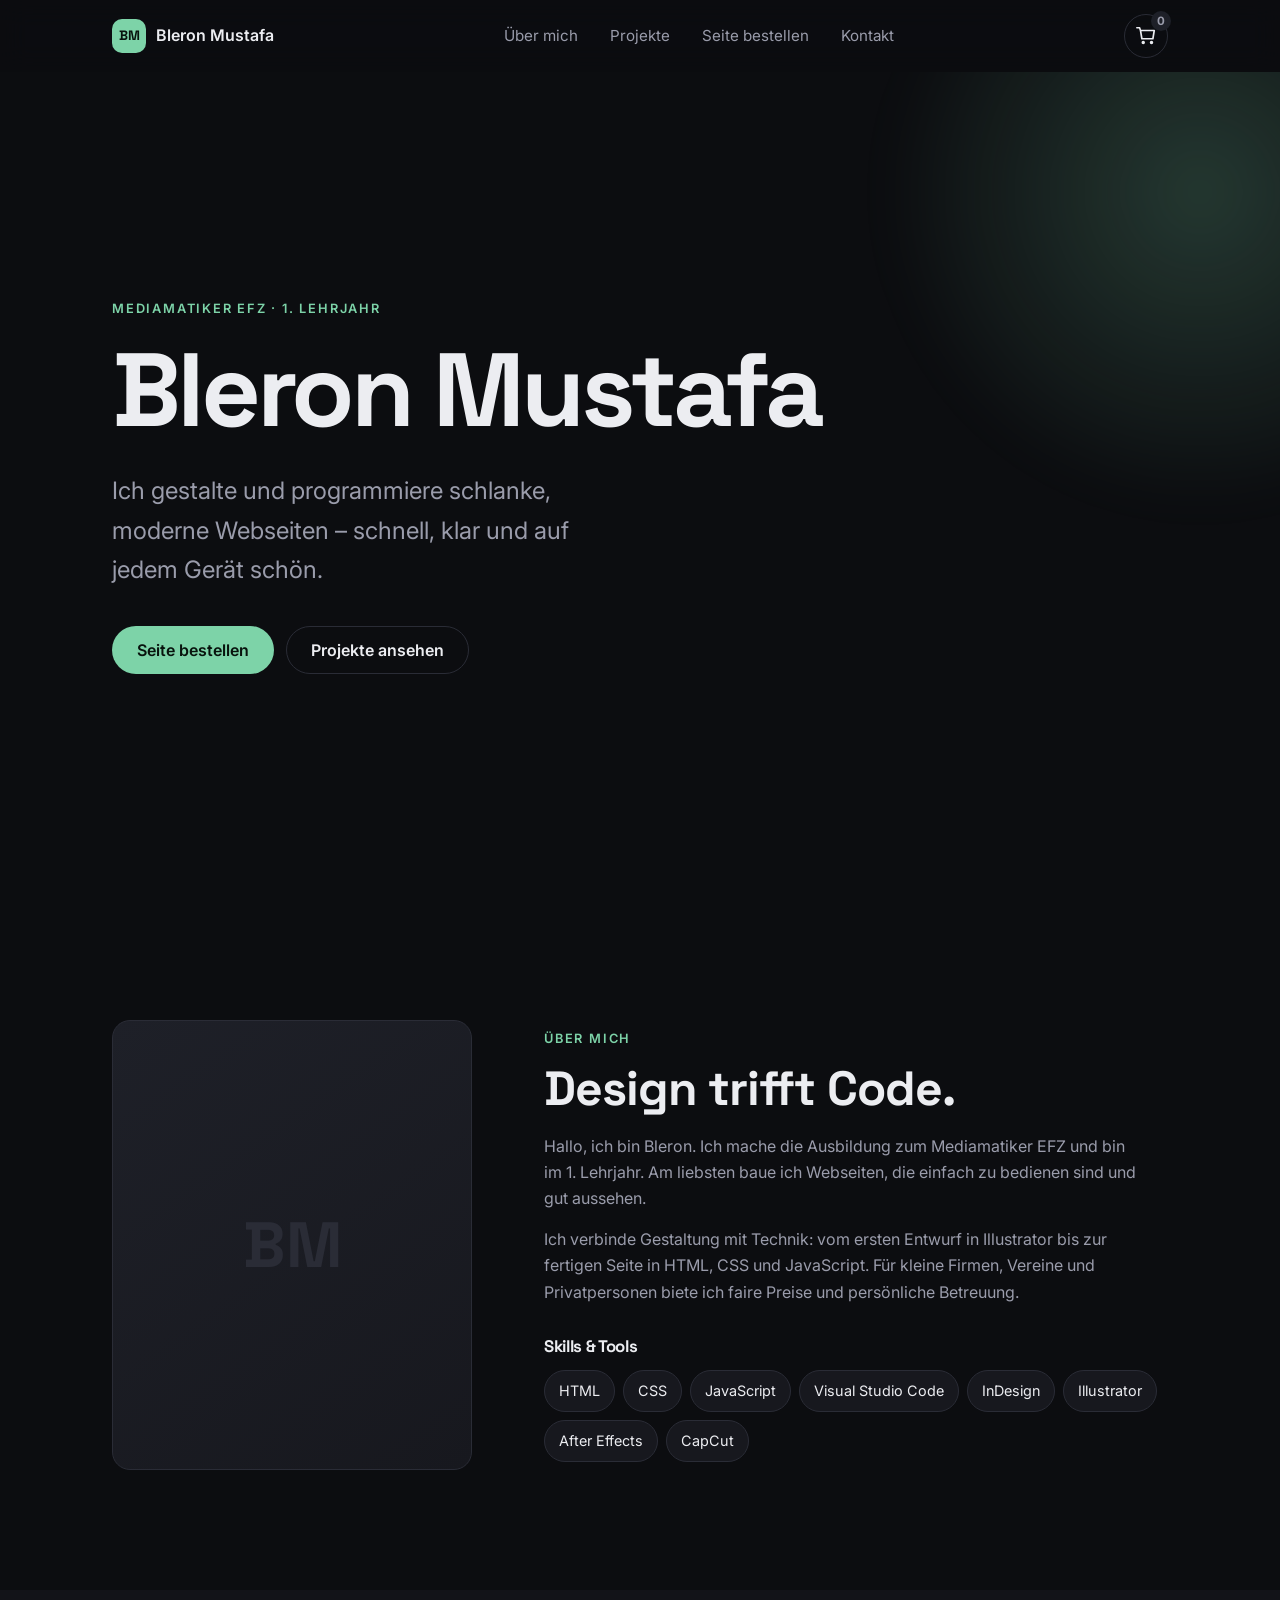
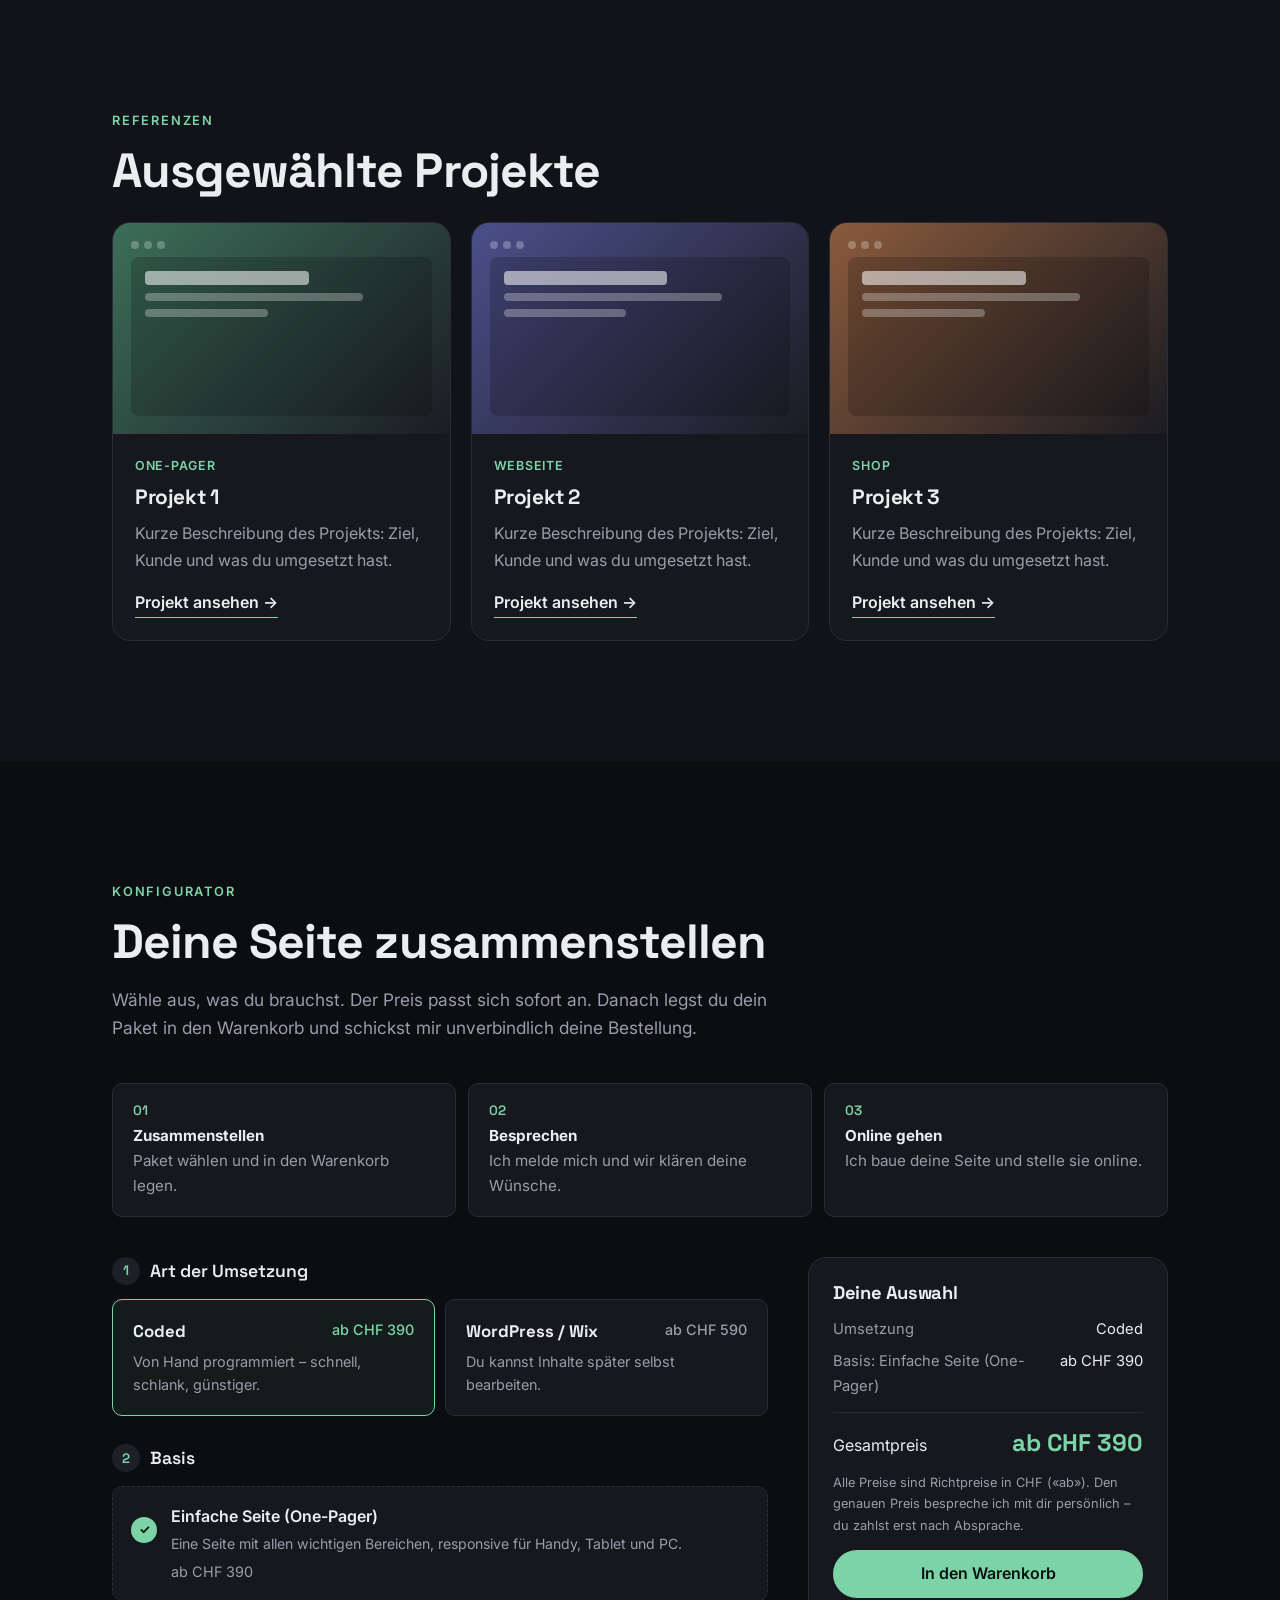
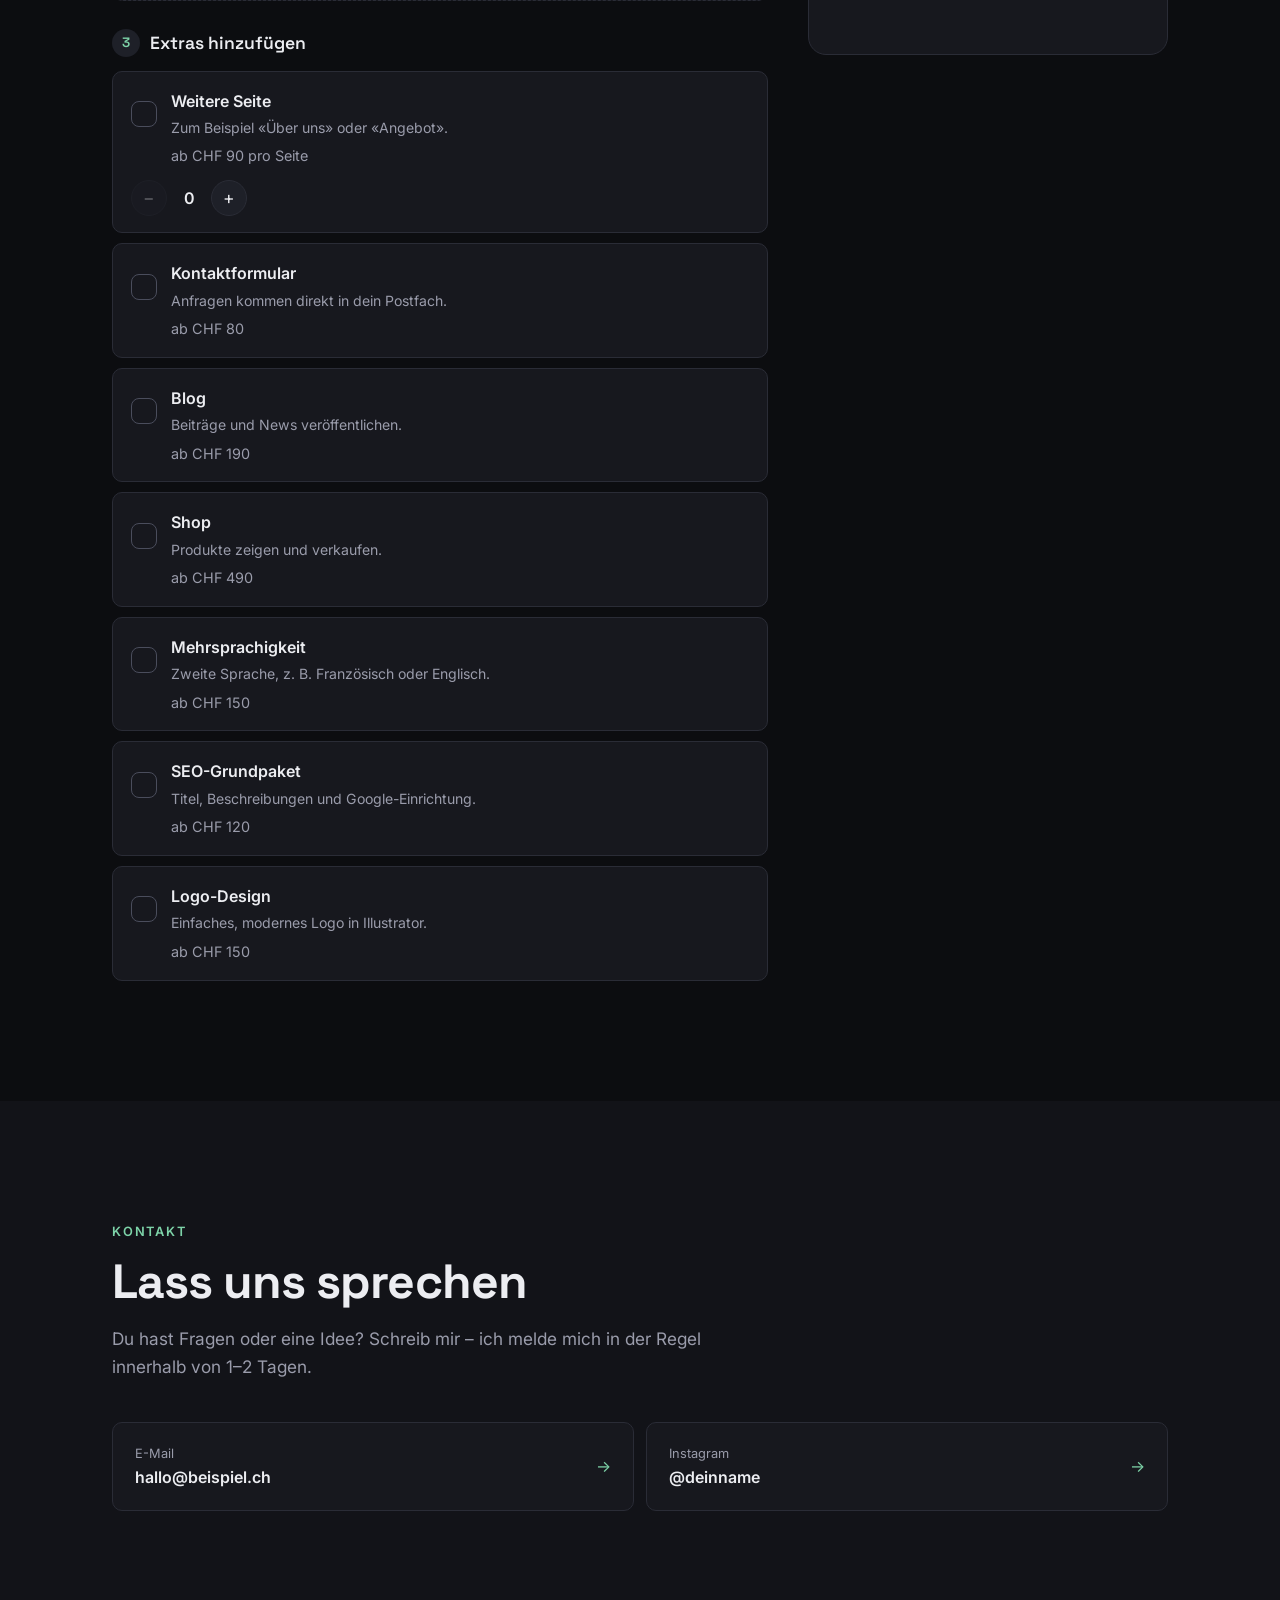
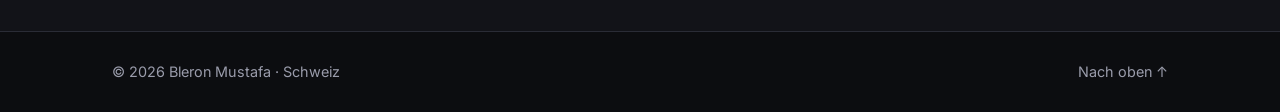
==== index.html @ dbeaaf13 "Add files via upload" ====
<!DOCTYPE html>
<html lang="de-CH">
<head>
  <meta charset="UTF-8">
  <meta name="viewport" content="width=device-width, initial-scale=1">
  <title>Bleron Mustafa – Webseiten &amp; Mediamatik</title>
  <meta name="description" content="Bleron Mustafa, Mediamatiker EFZ in Ausbildung. Moderne, schnelle Webseiten – coded oder mit WordPress/Wix. Jetzt online zusammenstellen und bestellen.">
  <meta name="theme-color" content="#0c0d10">

  <!-- Schriften -->
  <link rel="preconnect" href="https://fonts.googleapis.com">
  <link rel="preconnect" href="https://fonts.gstatic.com" crossorigin>
  <link href="https://fonts.googleapis.com/css2?family=Inter:wght@400;500;600&family=Space+Grotesk:wght@500;600;700&display=swap" rel="stylesheet">

  <link rel="stylesheet" href="style.css">
  <script>document.documentElement.classList.add("js");</script>
  <script src="script.js" defer></script>
</head>
<body>
  <a class="skip-link" href="#main">Zum Inhalt springen</a>

  <!-- ===== Header ===== -->
  <header class="header" id="top">
    <div class="container header__inner">
      <a class="logo" href="#top" aria-label="Zur Startseite">
        <span class="logo__mark" aria-hidden="true">BM</span>
        <span class="logo__text" data-text="name"></span>
      </a>

      <nav class="nav" id="nav" aria-label="Hauptnavigation">
        <ul class="nav__list">
          <li><a href="#about">Über mich</a></li>
          <li><a href="#projects">Projekte</a></li>
          <li><a href="#configurator">Seite bestellen</a></li>
          <li><a href="#contact">Kontakt</a></li>
        </ul>
      </nav>

      <div class="header__actions">
        <button class="cart-btn" id="cartBtn" type="button" aria-haspopup="dialog" aria-controls="cart">
          <svg viewBox="0 0 24 24" width="22" height="22" aria-hidden="true"><path d="M6 6h15l-1.5 9h-12L6 6Zm0 0L5 3H2M9 20a1 1 0 1 0 0-2 1 1 0 0 0 0 2Zm9 0a1 1 0 1 0 0-2 1 1 0 0 0 0 2Z" fill="none" stroke="currentColor" stroke-width="1.8" stroke-linecap="round" stroke-linejoin="round"/></svg>
          <span class="visually-hidden">Warenkorb, </span>
          <span class="cart-btn__count" id="cartCount" aria-live="polite">0</span>
          <span class="visually-hidden"> Artikel</span>
        </button>
        <button class="menu-btn" id="menuBtn" type="button" aria-expanded="false" aria-controls="nav">
          <span class="menu-btn__bar" aria-hidden="true"></span>
          <span class="visually-hidden">Menü öffnen</span>
        </button>
      </div>
    </div>
  </header>

  <main id="main">
    <!-- ===== Hero ===== -->
    <section class="hero" aria-labelledby="heroTitle">
      <div class="hero__glow" aria-hidden="true"></div>
      <div class="container hero__inner">
        <p class="eyebrow reveal" data-text="heroEyebrow"></p>
        <h1 class="hero__title reveal" id="heroTitle" data-text="name"></h1>
        <p class="hero__lead reveal" data-text="heroText"></p>
        <div class="hero__cta reveal">
          <a class="btn btn--primary" href="#configurator">Seite bestellen</a>
          <a class="btn btn--ghost" href="#projects">Projekte ansehen</a>
        </div>
      </div>
    </section>

    <!-- ===== Über mich ===== -->
    <section class="section" id="about" aria-labelledby="aboutTitle">
      <div class="container about">
        <div class="about__photo reveal" id="aboutPhoto"></div>
        <div class="about__content">
          <p class="eyebrow reveal">Über mich</p>
          <h2 class="section__title reveal" id="aboutTitle" data-text="aboutTitle"></h2>
          <div class="about__text reveal" id="aboutText"></div>
          <h3 class="about__subtitle reveal">Skills &amp; Tools</h3>
          <ul class="skills reveal" id="skills"></ul>
        </div>
      </div>
    </section>

    <!-- ===== Projekte ===== -->
    <section class="section section--alt" id="projects" aria-labelledby="projectsTitle">
      <div class="container">
        <p class="eyebrow reveal">Referenzen</p>
        <h2 class="section__title reveal" id="projectsTitle">Ausgewählte Projekte</h2>
        <div class="projects" id="projectList"></div>
      </div>
    </section>

    <!-- ===== Konfigurator ===== -->
    <section class="section" id="configurator" aria-labelledby="configTitle">
      <div class="container">
        <p class="eyebrow reveal">Konfigurator</p>
        <h2 class="section__title reveal" id="configTitle">Deine Seite zusammenstellen</h2>
        <p class="section__lead reveal" data-text="configLead"></p>

        <ol class="steps reveal" id="steps"></ol>

        <form class="config reveal" id="configForm" novalidate>
          <div class="config__main">
            <!-- Schritt 1: Art der Umsetzung -->
            <fieldset class="config__group">
              <legend class="config__legend"><span class="config__num">1</span> Art der Umsetzung</legend>
              <div class="type-switch" id="typeSwitch"></div>
            </fieldset>

            <!-- Schritt 2: Basis -->
            <fieldset class="config__group">
              <legend class="config__legend"><span class="config__num">2</span> Basis</legend>
              <div class="option option--base" id="baseOption"></div>
            </fieldset>

            <!-- Schritt 3: Extras -->
            <fieldset class="config__group">
              <legend class="config__legend"><span class="config__num">3</span> Extras hinzufügen</legend>
              <div class="options" id="extrasList"></div>
            </fieldset>
          </div>

          <!-- Zusammenfassung -->
          <aside class="summary" aria-labelledby="summaryTitle">
            <h3 class="summary__title" id="summaryTitle">Deine Auswahl</h3>
            <ul class="summary__list" id="summaryList"></ul>
            <div class="summary__total">
              <span>Gesamtpreis</span>
              <strong id="configTotal" aria-live="polite">–</strong>
            </div>
            <p class="summary__note" data-text="priceNote"></p>
            <button class="btn btn--primary btn--block" type="submit" id="addToCartBtn">In den Warenkorb</button>
            <button class="btn btn--ghost btn--block" type="button" id="cancelEditBtn" hidden>Bearbeiten abbrechen</button>
            <p class="summary__feedback" id="configFeedback" role="status"></p>
          </aside>
        </form>
      </div>
    </section>

    <!-- ===== Kontakt ===== -->
    <section class="section section--alt" id="contact" aria-labelledby="contactTitle">
      <div class="container contact">
        <p class="eyebrow reveal">Kontakt</p>
        <h2 class="section__title reveal" id="contactTitle">Lass uns sprechen</h2>
        <p class="section__lead reveal" data-text="contactText"></p>
        <ul class="contact__list reveal" id="contactList"></ul>
      </div>
    </section>
  </main>

  <!-- ===== Footer ===== -->
  <footer class="footer">
    <div class="container footer__inner">
      <p>© <span id="year"></span> <span data-text="name"></span> · <span data-text="location"></span></p>
      <a href="#top">Nach oben ↑</a>
    </div>
  </footer>

  <!-- ===== Warenkorb (Seitenleiste) ===== -->
  <dialog class="drawer" id="cart" aria-labelledby="cartTitle">
    <div class="drawer__inner">
      <div class="drawer__head">
        <h2 class="drawer__title" id="cartTitle">Warenkorb</h2>
        <button class="icon-btn" type="button" id="cartClose" aria-label="Warenkorb schliessen">
          <svg viewBox="0 0 24 24" width="20" height="20" aria-hidden="true"><path d="M6 6l12 12M18 6 6 18" stroke="currentColor" stroke-width="2" stroke-linecap="round"/></svg>
        </button>
      </div>

      <!-- Ansicht 1: Artikel -->
      <div class="drawer__view" id="cartView">
        <ul class="cart-list" id="cartList"></ul>
        <div class="cart-empty" id="cartEmpty">
          <p>Dein Warenkorb ist noch leer.</p>
          <a class="btn btn--ghost" href="#configurator" data-close-cart>Zum Konfigurator</a>
        </div>
        <div class="drawer__foot" id="cartFoot">
          <div class="summary__total">
            <span>Total</span>
            <strong id="cartTotal">–</strong>
          </div>
          <p class="summary__note" data-text="priceNote"></p>
          <button class="btn btn--primary btn--block" type="button" id="checkoutBtn">Bestellen</button>
        </div>
      </div>

      <!-- Ansicht 2: Bestellformular -->
      <div class="drawer__view" id="orderView" hidden>
        <button class="link-btn" type="button" id="backToCart">← Zurück zum Warenkorb</button>
        <form class="order-form" id="orderForm" novalidate>
          <p class="order-form__info">Felder mit <span aria-hidden="true">*</span><span class="visually-hidden">Stern</span> sind Pflicht.</p>

          <div class="field">
            <label for="fName">Name <span aria-hidden="true">*</span></label>
            <input id="fName" name="name" type="text" autocomplete="name" required aria-describedby="fNameErr">
            <p class="field__error" id="fNameErr"></p>
          </div>
          <div class="field">
            <label for="fEmail">E-Mail <span aria-hidden="true">*</span></label>
            <input id="fEmail" name="email" type="email" autocomplete="email" inputmode="email" required aria-describedby="fEmailErr">
            <p class="field__error" id="fEmailErr"></p>
          </div>
          <div class="field">
            <label for="fPhone">Telefon <span class="field__opt">(optional)</span></label>
            <input id="fPhone" name="telefon" type="tel" autocomplete="tel" inputmode="tel" aria-describedby="fPhoneErr">
            <p class="field__error" id="fPhoneErr"></p>
          </div>
          <div class="field">
            <label for="fMessage">Nachricht / Wünsche <span class="field__opt">(optional)</span></label>
            <textarea id="fMessage" name="nachricht" rows="4" placeholder="Was ist dir wichtig? Farben, Beispiele, Termin …"></textarea>
          </div>
          <!-- Spam-Schutz für Formspree (für Menschen unsichtbar) -->
          <input class="visually-hidden" type="text" name="_gotcha" tabindex="-1" autocomplete="off" aria-hidden="true">

          <div class="summary__total">
            <span>Total</span>
            <strong id="orderTotal">–</strong>
          </div>
          <button class="btn btn--primary btn--block" type="submit" id="sendBtn">Bestellung absenden</button>
          <p class="form-status" id="orderStatus" role="alert"></p>
        </form>
      </div>

      <!-- Ansicht 3: Danke -->
      <div class="drawer__view thanks" id="thanksView" hidden tabindex="-1">
        <div class="thanks__icon" aria-hidden="true">✓</div>
        <h3>Vielen Dank!</h3>
        <p data-text="thanksText"></p>
        <p class="thanks__demo" id="thanksDemo" hidden>Hinweis: Demo-Modus – es wurde keine E-Mail gesendet, weil die Formspree-ID noch fehlt.</p>
        <button class="btn btn--ghost" type="button" data-close-cart>Schliessen</button>
      </div>
    </div>
  </dialog>

  <noscript><p class="noscript">Bitte aktiviere JavaScript, damit Konfigurator und Warenkorb funktionieren.</p></noscript>
</body>
</html>
---- style.css ----
/* =========================================================
   Bleron Mustafa – Portfolio
   Mobile first. Farben & Abstände als Variablen.
   ========================================================= */

:root {
  --bg: #0c0d10;
  --bg-alt: #121318;
  --surface: #17181e;
  --surface-2: #1e2028;
  --border: #2a2c36;
  --text: #ecedf1;
  --muted: #9a9cab;
  --accent: #7dd3a8;          /* Akzentfarbe: ruhiges Mint */
  --accent-strong: #a3e6c4;
  --accent-ink: #08130d;      /* Text auf Akzentfarbe */
  --danger: #ff8a8a;

  --font: "Inter", system-ui, -apple-system, "Segoe UI", sans-serif;
  --font-head: "Space Grotesk", var(--font);

  --radius: 18px;
  --radius-sm: 10px;
  --container: 1120px;
  --gutter: 20px;
  --header-h: 64px;
  --ease: cubic-bezier(.2, .7, .2, 1);
}

/* ---------- Grundlagen ---------- */
*, *::before, *::after { box-sizing: border-box; }
html { scroll-behavior: smooth; scroll-padding-top: calc(var(--header-h) + 12px); -webkit-text-size-adjust: 100%; }
body {
  margin: 0;
  background: var(--bg);
  color: var(--text);
  font: 400 1rem/1.65 var(--font);
  -webkit-font-smoothing: antialiased;
}
img { max-width: 100%; display: block; }
a { color: inherit; }
h1, h2, h3 { font-family: var(--font-head); line-height: 1.15; margin: 0; letter-spacing: -0.02em; }
p { margin: 0; }
ul, ol { margin: 0; padding: 0; list-style: none; }
button, input, textarea { font: inherit; color: inherit; }
button { cursor: pointer; }
[hidden] { display: none !important; }

:focus-visible { outline: 2px solid var(--accent); outline-offset: 3px; border-radius: 6px; }

.visually-hidden {
  position: absolute !important; width: 1px; height: 1px; padding: 0; margin: -1px;
  overflow: hidden; clip: rect(0 0 0 0); white-space: nowrap; border: 0;
}
.skip-link {
  position: absolute; left: 12px; top: -60px; z-index: 100;
  background: var(--accent); color: var(--accent-ink); padding: 10px 16px; border-radius: var(--radius-sm);
  font-weight: 600; text-decoration: none; transition: top .2s;
}
.skip-link:focus { top: 12px; }

.container { width: 100%; max-width: var(--container); margin: 0 auto; padding: 0 var(--gutter); }

/* ---------- Buttons ---------- */
.btn {
  display: inline-flex; align-items: center; justify-content: center; gap: 8px;
  min-height: 48px; padding: 0 24px; border-radius: 999px;
  border: 1px solid transparent; font-weight: 600; text-decoration: none;
  transition: transform .25s var(--ease), background-color .25s, border-color .25s, color .25s;
}
.btn:hover { transform: translateY(-2px); }
.btn:active { transform: translateY(0); }
.btn--primary { background: var(--accent); color: var(--accent-ink); }
.btn--primary:hover { background: var(--accent-strong); }
.btn--ghost { background: transparent; border-color: var(--border); }
.btn--ghost:hover { border-color: var(--accent); color: var(--accent); }
.btn--block { width: 100%; }
.btn:disabled { opacity: .45; cursor: not-allowed; transform: none; }

.icon-btn {
  display: inline-grid; place-items: center; width: 40px; height: 40px;
  border-radius: 50%; border: 1px solid var(--border); background: transparent;
  transition: border-color .2s, color .2s;
}
.icon-btn:hover { border-color: var(--accent); color: var(--accent); }
.link-btn { background: none; border: 0; padding: 4px 0; color: var(--muted); text-decoration: underline; text-underline-offset: 3px; }
.link-btn:hover { color: var(--text); }

/* ---------- Header ---------- */
.header {
  position: sticky; top: 0; z-index: 50; height: var(--header-h);
  background: rgba(12, 13, 16, .72);
  backdrop-filter: saturate(160%) blur(14px); -webkit-backdrop-filter: saturate(160%) blur(14px);
  border-bottom: 1px solid transparent; transition: border-color .3s;
}
.header.is-scrolled { border-bottom-color: var(--border); }
.header__inner { height: 100%; display: flex; align-items: center; justify-content: space-between; gap: 16px; }

.logo { display: flex; align-items: center; gap: 10px; text-decoration: none; font-weight: 600; }
.logo__mark {
  display: grid; place-items: center; width: 34px; height: 34px; border-radius: 10px;
  background: var(--accent); color: var(--accent-ink); font: 700 .85rem var(--font-head);
}
.logo__text { display: none; }

.header__actions { display: flex; align-items: center; gap: 8px; }

.cart-btn {
  position: relative; display: inline-grid; place-items: center; width: 44px; height: 44px;
  border-radius: 50%; border: 1px solid var(--border); background: transparent;
  transition: border-color .2s, color .2s;
}
.cart-btn:hover { border-color: var(--accent); color: var(--accent); }
.cart-btn__count {
  position: absolute; top: -4px; right: -4px; min-width: 20px; height: 20px; padding: 0 5px;
  border-radius: 999px; background: var(--accent); color: var(--accent-ink);
  font-size: .72rem; font-weight: 700; line-height: 20px; text-align: center;
  transition: transform .3s var(--ease);
}
.cart-btn__count.is-empty { background: var(--surface-2); color: var(--muted); }
.cart-btn__count.bump { animation: bump .45s var(--ease); }
@keyframes bump { 40% { transform: scale(1.35); } }

/* Mobile-Menü */
.menu-btn {
  width: 44px; height: 44px; border-radius: 50%; border: 1px solid var(--border);
  background: transparent; display: grid; place-items: center;
}
.menu-btn__bar, .menu-btn__bar::before, .menu-btn__bar::after {
  display: block; width: 18px; height: 2px; background: currentColor; border-radius: 2px;
  transition: transform .3s var(--ease), opacity .2s; content: ""; position: relative;
}
.menu-btn__bar::before { position: absolute; top: -6px; }
.menu-btn__bar::after { position: absolute; top: 6px; }
.menu-btn[aria-expanded="true"] .menu-btn__bar { background: transparent; }
.menu-btn[aria-expanded="true"] .menu-btn__bar::before { transform: translateY(6px) rotate(45deg); }
.menu-btn[aria-expanded="true"] .menu-btn__bar::after { transform: translateY(-6px) rotate(-45deg); }

.nav {
  position: fixed; inset: var(--header-h) 0 auto 0;
  background: var(--bg); border-bottom: 1px solid var(--border);
  padding: 8px var(--gutter) 20px;
  opacity: 0; visibility: hidden; transform: translateY(-8px);
  transition: opacity .25s, transform .25s var(--ease), visibility .25s;
}
.nav.is-open { opacity: 1; visibility: visible; transform: none; }
.nav__list a {
  display: block; padding: 14px 4px; text-decoration: none; font-size: 1.1rem;
  border-bottom: 1px solid var(--border); color: var(--muted); transition: color .2s;
}
.nav__list a:hover { color: var(--text); }

/* ---------- Abschnitte ---------- */
.section { padding: 88px 0; }
.section--alt { background: var(--bg-alt); }
.eyebrow {
  color: var(--accent); font-size: .8rem; font-weight: 600;
  letter-spacing: .14em; text-transform: uppercase; margin-bottom: 12px;
}
.section__title { font-size: clamp(2rem, 6vw, 3rem); margin-bottom: 16px; }
.section__lead { color: var(--muted); max-width: 60ch; font-size: 1.08rem; margin-bottom: 40px; }

/* ---------- Hero ---------- */
.hero {
  position: relative; overflow: hidden;
  min-height: calc(100svh - var(--header-h));
  display: flex; align-items: center; padding: 80px 0;
}
.hero__glow {
  position: absolute; width: 640px; height: 640px; right: -240px; top: -200px;
  background: radial-gradient(closest-side, rgba(125, 211, 168, .22), transparent);
  filter: blur(20px); pointer-events: none;
  animation: float 14s ease-in-out infinite alternate;
}
@keyframes float { to { transform: translate(-80px, 80px) scale(1.1); } }
.hero__inner { position: relative; }
.hero__title { font-size: clamp(2.8rem, 12vw, 6.5rem); font-weight: 700; letter-spacing: -0.04em; }
.hero__lead { margin-top: 20px; max-width: 34ch; font-size: clamp(1.15rem, 3.4vw, 1.5rem); color: var(--muted); }
.hero__cta { margin-top: 36px; display: flex; flex-wrap: wrap; gap: 12px; }

/* ---------- Über mich ---------- */
.about { display: grid; gap: 40px; }
.about__photo {
  aspect-ratio: 4 / 5; max-width: 360px; width: 100%; border-radius: var(--radius); overflow: hidden;
  background: linear-gradient(145deg, var(--surface-2), var(--surface));
  border: 1px solid var(--border); display: grid; place-items: center;
}
.about__photo img { width: 100%; height: 100%; object-fit: cover; }
.about__initials { font: 700 4rem var(--font-head); color: var(--border); }
.about__text { display: grid; gap: 14px; color: var(--muted); max-width: 60ch; }
.about__subtitle { font-size: 1.05rem; margin: 32px 0 14px; }
.skills { display: flex; flex-wrap: wrap; gap: 8px; }
.skills li {
  padding: 8px 14px; border-radius: 999px; font-size: .9rem;
  background: var(--surface); border: 1px solid var(--border);
  transition: border-color .2s, color .2s, transform .25s var(--ease);
}
.skills li:hover { border-color: var(--accent); color: var(--accent); transform: translateY(-2px); }

/* ---------- Projekte ---------- */
.projects { display: grid; gap: 20px; margin-top: 24px; }
.project {
  display: flex; flex-direction: column; border-radius: var(--radius); overflow: hidden;
  background: var(--surface); border: 1px solid var(--border);
  transition: transform .4s var(--ease), border-color .3s;
}
.project:hover { transform: translateY(-6px); border-color: #3a3d4a; }
.project__media { aspect-ratio: 16 / 10; overflow: hidden; background: var(--surface-2); }
.project__media img { width: 100%; height: 100%; object-fit: cover; transition: transform .6s var(--ease); }
.project:hover .project__media img, .project:hover .mock { transform: scale(1.04); }
/* Platzhalter-Bild: kleines Browser-Fenster */
.mock { height: 100%; padding: 18px; display: flex; flex-direction: column; gap: 8px; transition: transform .6s var(--ease); }
.mock__bar { display: flex; gap: 5px; }
.mock__bar i { width: 8px; height: 8px; border-radius: 50%; background: rgba(255,255,255,.25); }
.mock__body { flex: 1; border-radius: 8px; background: rgba(0,0,0,.18); padding: 14px; display: grid; gap: 8px; align-content: start; }
.mock__body span { height: 8px; border-radius: 4px; background: rgba(255,255,255,.28); }
.mock__body span:first-child { height: 14px; width: 60%; background: rgba(255,255,255,.55); }
.mock__body span:nth-child(2) { width: 80%; }
.mock__body span:nth-child(3) { width: 45%; }
.project__body { padding: 22px; display: flex; flex-direction: column; gap: 10px; flex: 1; }
.project__tag { font-size: .78rem; color: var(--accent); font-weight: 600; letter-spacing: .06em; text-transform: uppercase; }
.project__title { font-size: 1.3rem; }
.project__text { color: var(--muted); flex: 1; }
.project__link {
  align-self: flex-start; margin-top: 6px; font-weight: 600; text-decoration: none;
  border-bottom: 1px solid var(--accent); padding-bottom: 2px; transition: color .2s;
}
.project__link:hover { color: var(--accent); }
.project__link span { display: inline-block; transition: transform .25s var(--ease); }
.project__link:hover span { transform: translateX(4px); }

/* ---------- Ablauf ---------- */
.steps { display: grid; gap: 12px; margin-bottom: 40px; counter-reset: step; }
.steps li {
  counter-increment: step; padding: 18px 20px; border-radius: var(--radius-sm);
  background: var(--surface); border: 1px solid var(--border); color: var(--muted); font-size: .95rem;
}
.steps li::before { content: counter(step, decimal-leading-zero); display: block; color: var(--accent); font: 600 .85rem var(--font-head); margin-bottom: 4px; }
.steps strong { color: var(--text); display: block; }

/* ---------- Konfigurator ---------- */
.config { display: grid; gap: 24px; align-items: start; }
.config__main { display: grid; gap: 28px; }
.config__group { border: 0; margin: 0; padding: 0; min-width: 0; }
.config__legend { display: flex; align-items: center; gap: 10px; font: 600 1.1rem var(--font-head); margin-bottom: 14px; padding: 0; }
.config__num {
  display: grid; place-items: center; width: 28px; height: 28px; border-radius: 50%;
  background: var(--surface-2); color: var(--accent); font-size: .85rem;
}

/* Umschalter Coded / WordPress */
.type-switch { display: grid; gap: 10px; }
.type-option { position: relative; }
.type-option input { position: absolute; opacity: 0; inset: 0; margin: 0; cursor: pointer; }
.type-option label {
  display: block; padding: 18px 20px; border-radius: var(--radius-sm); cursor: pointer;
  background: var(--surface); border: 1px solid var(--border);
  transition: border-color .2s, background-color .2s;
}
.type-option label strong { display: flex; justify-content: space-between; gap: 12px; font-family: var(--font-head); font-size: 1.05rem; }
.type-option label small { display: block; color: var(--muted); margin-top: 4px; font-size: .9rem; }
.type-option__price { color: var(--muted); font-weight: 500; font-family: var(--font); font-size: .9rem; white-space: nowrap; }
.type-option label:hover { border-color: #3a3d4a; }
.type-option input:checked + label { border-color: var(--accent); background: rgba(125, 211, 168, .07); }
.type-option input:checked + label .type-option__price { color: var(--accent); }
.type-option input:focus-visible + label { outline: 2px solid var(--accent); outline-offset: 3px; }

/* Optionen (Basis + Extras) */
.options { display: grid; gap: 10px; }
.option {
  display: grid; grid-template-columns: auto 1fr; gap: 4px 14px; align-items: center;
  padding: 16px 18px; border-radius: var(--radius-sm);
  background: var(--surface); border: 1px solid var(--border);
  transition: border-color .2s, background-color .2s;
}
.option.is-active { border-color: var(--accent); background: rgba(125, 211, 168, .05); }
.option__info { min-width: 0; }
.option__label { font-weight: 600; cursor: pointer; display: block; }
.option__desc { color: var(--muted); font-size: .88rem; }
.option__price { grid-column: 2; color: var(--muted); font-size: .9rem; }
.option.is-active .option__price { color: var(--accent); }
.option--base { border-style: dashed; }
.option__badge {
  display: grid; place-items: center; width: 26px; height: 26px; border-radius: 50%;
  background: var(--accent); color: var(--accent-ink); font-size: .8rem; font-weight: 700;
}

/* Eigene Checkbox */
.check { position: relative; width: 26px; height: 26px; }
.check input { position: absolute; inset: 0; opacity: 0; margin: 0; cursor: pointer; }
.check span {
  display: grid; place-items: center; width: 26px; height: 26px; border-radius: 8px;
  border: 1.5px solid #4a4d5c; transition: background-color .2s, border-color .2s; pointer-events: none;
}
.check span::after { content: "✓"; font-size: .85rem; font-weight: 700; color: var(--accent-ink); transform: scale(0); transition: transform .2s var(--ease); }
.check input:checked + span { background: var(--accent); border-color: var(--accent); }
.check input:checked + span::after { transform: scale(1); }
.check input:focus-visible + span { outline: 2px solid var(--accent); outline-offset: 3px; }

/* Mengen-Auswahl + / - */
.stepper { grid-column: 1 / -1; display: flex; align-items: center; gap: 6px; margin-top: 8px; }
.stepper button {
  width: 36px; height: 36px; border-radius: 50%; border: 1px solid var(--border);
  background: var(--surface-2); font-size: 1.1rem; line-height: 1; transition: border-color .2s, color .2s;
}
.stepper button:hover:not(:disabled) { border-color: var(--accent); color: var(--accent); }
.stepper button:disabled { opacity: .35; cursor: not-allowed; }
.stepper output { min-width: 32px; text-align: center; font-weight: 600; }

/* Zusammenfassung */
.summary {
  padding: 24px; border-radius: var(--radius);
  background: var(--surface); border: 1px solid var(--border);
  display: grid; gap: 14px;
}
.summary__title { font-size: 1.15rem; }
.summary__list { display: grid; gap: 8px; font-size: .92rem; color: var(--muted); }
.summary__list li { display: flex; justify-content: space-between; gap: 12px; }
.summary__list li span:last-child { white-space: nowrap; color: var(--text); }
.summary__total {
  display: flex; justify-content: space-between; align-items: baseline; gap: 12px;
  padding-top: 14px; border-top: 1px solid var(--border);
}
.summary__total strong { font: 700 1.5rem var(--font-head); color: var(--accent); }
.summary__note { font-size: .8rem; color: var(--muted); }
.summary__feedback { font-size: .9rem; color: var(--accent); min-height: 1.3em; }

/* ---------- Kontakt ---------- */
.contact { text-align: left; }
.contact__list { display: grid; gap: 12px; }
.contact__list a {
  display: flex; align-items: center; justify-content: space-between; gap: 16px;
  padding: 20px 22px; border-radius: var(--radius-sm); text-decoration: none;
  background: var(--surface); border: 1px solid var(--border);
  transition: border-color .2s, transform .3s var(--ease);
}
.contact__list a:hover { border-color: var(--accent); transform: translateX(4px); }
.contact__list small { display: block; color: var(--muted); font-size: .8rem; }
.contact__list strong { font-weight: 600; word-break: break-word; }
.contact__list .arrow { color: var(--accent); }

/* ---------- Footer ---------- */
.footer { border-top: 1px solid var(--border); padding: 28px 0; color: var(--muted); font-size: .9rem; }
.footer__inner { display: flex; flex-wrap: wrap; justify-content: space-between; gap: 12px; }
.footer a { text-decoration: none; }
.footer a:hover { color: var(--accent); }

/* ---------- Warenkorb-Seitenleiste ---------- */
.drawer {
  margin: 0 0 0 auto; padding: 0; border: 0; height: 100dvh; max-height: 100dvh;
  width: min(440px, 100vw); max-width: 100vw;
  background: var(--bg-alt); color: var(--text); border-left: 1px solid var(--border);
}
.drawer[open] { animation: slideIn .35s var(--ease); }
.drawer::backdrop { background: rgba(0, 0, 0, .55); backdrop-filter: blur(3px); }
@keyframes slideIn { from { transform: translateX(100%); } }
.drawer__inner { height: 100%; display: flex; flex-direction: column; }
.drawer__head {
  display: flex; align-items: center; justify-content: space-between;
  padding: 18px var(--gutter); border-bottom: 1px solid var(--border);
}
.drawer__title { font-size: 1.3rem; }
.drawer__view { flex: 1; overflow-y: auto; padding: 20px var(--gutter); display: flex; flex-direction: column; gap: 16px; }
.drawer__foot { margin-top: auto; display: grid; gap: 12px; }

.cart-list { display: grid; gap: 12px; }
.cart-item { padding: 18px; border-radius: var(--radius-sm); background: var(--surface); border: 1px solid var(--border); }
.cart-item__head { display: flex; justify-content: space-between; gap: 12px; margin-bottom: 10px; }
.cart-item__title { font-size: 1rem; font-family: var(--font-head); }
.cart-item__type { color: var(--accent); font-size: .82rem; }
.cart-item__opts { display: grid; gap: 4px; font-size: .88rem; color: var(--muted); }
.cart-item__opts li { display: flex; justify-content: space-between; gap: 10px; }
.cart-item__opts li span:last-child { white-space: nowrap; }
.cart-item__sum { display: flex; justify-content: space-between; margin-top: 10px; padding-top: 10px; border-top: 1px solid var(--border); font-weight: 600; }
.cart-item__actions { display: flex; gap: 16px; margin-top: 12px; }
.cart-item__actions .link-btn--danger:hover { color: var(--danger); }
.cart-empty { text-align: center; color: var(--muted); padding: 40px 0; display: grid; gap: 18px; justify-items: center; }

/* Formular */
.order-form { display: grid; gap: 16px; }
.order-form__info { font-size: .85rem; color: var(--muted); }
.field { display: grid; gap: 6px; }
.field label { font-weight: 500; font-size: .95rem; }
.field__opt { color: var(--muted); font-weight: 400; }
.field input, .field textarea {
  width: 100%; padding: 13px 14px; border-radius: var(--radius-sm);
  background: var(--surface); border: 1px solid var(--border);
  transition: border-color .2s, box-shadow .2s; resize: vertical;
}
.field input:focus, .field textarea:focus { outline: none; border-color: var(--accent); box-shadow: 0 0 0 3px rgba(125, 211, 168, .2); }
.field [aria-invalid="true"] { border-color: var(--danger); }
.field__error { color: var(--danger); font-size: .85rem; min-height: 0; }
.field__error:empty { display: none; }
.form-status { font-size: .9rem; color: var(--danger); }
.form-status:empty { display: none; }

.thanks { text-align: center; justify-content: center; align-items: center; }
.thanks:focus { outline: none; }
.thanks__icon {
  width: 72px; height: 72px; border-radius: 50%; display: grid; place-items: center;
  background: var(--accent); color: var(--accent-ink); font-size: 2rem; font-weight: 700;
  animation: pop .5s var(--ease);
}
@keyframes pop { from { transform: scale(.5); opacity: 0; } }
.thanks h3 { font-size: 1.6rem; }
.thanks p { color: var(--muted); max-width: 32ch; }
.thanks__demo { font-size: .85rem; border: 1px dashed var(--border); padding: 10px 14px; border-radius: var(--radius-sm); }

.noscript { position: fixed; bottom: 0; left: 0; right: 0; padding: 14px; background: var(--danger); color: #000; text-align: center; }

/* ---------- Scroll-Animation ---------- */
.js .reveal { opacity: 0; transform: translateY(24px); transition: opacity .8s var(--ease), transform .8s var(--ease); }
.js .reveal.is-visible { opacity: 1; transform: none; }

/* ---------- Tablet ---------- */
@media (min-width: 700px) {
  :root { --gutter: 32px; }
  .section { padding: 120px 0; }
  .projects { grid-template-columns: repeat(2, 1fr); }
  .type-switch { grid-template-columns: 1fr 1fr; }
  .steps { grid-template-columns: repeat(3, 1fr); }
  .contact__list { grid-template-columns: repeat(2, 1fr); }
  .logo__text { display: inline; }
}

/* ---------- Desktop ---------- */
@media (min-width: 1000px) {
  :root { --header-h: 72px; }
  .menu-btn { display: none; }
  .nav {
    position: static; opacity: 1; visibility: visible; transform: none;
    background: none; border: 0; padding: 0;
  }
  .nav__list { display: flex; gap: 32px; }
  .nav__list a { padding: 6px 0; border: 0; font-size: .95rem; position: relative; }
  .nav__list a::after {
    content: ""; position: absolute; left: 0; right: 0; bottom: 0; height: 1px;
    background: var(--accent); transform: scaleX(0); transform-origin: left; transition: transform .3s var(--ease);
  }
  .nav__list a:hover::after { transform: scaleX(1); }

  .about { grid-template-columns: 360px 1fr; gap: 72px; align-items: center; }
  .projects { grid-template-columns: repeat(3, 1fr); }
  .config { grid-template-columns: 1fr 360px; gap: 40px; }
  .summary { position: sticky; top: calc(var(--header-h) + 24px); }
}

/* ---------- Weniger Bewegung, wenn gewünscht ---------- */
@media (prefers-reduced-motion: reduce) {
  html { scroll-behavior: auto; }
  *, *::before, *::after { animation-duration: .01ms !important; animation-iteration-count: 1 !important; transition-duration: .01ms !important; }
  .js .reveal { opacity: 1; transform: none; }
}
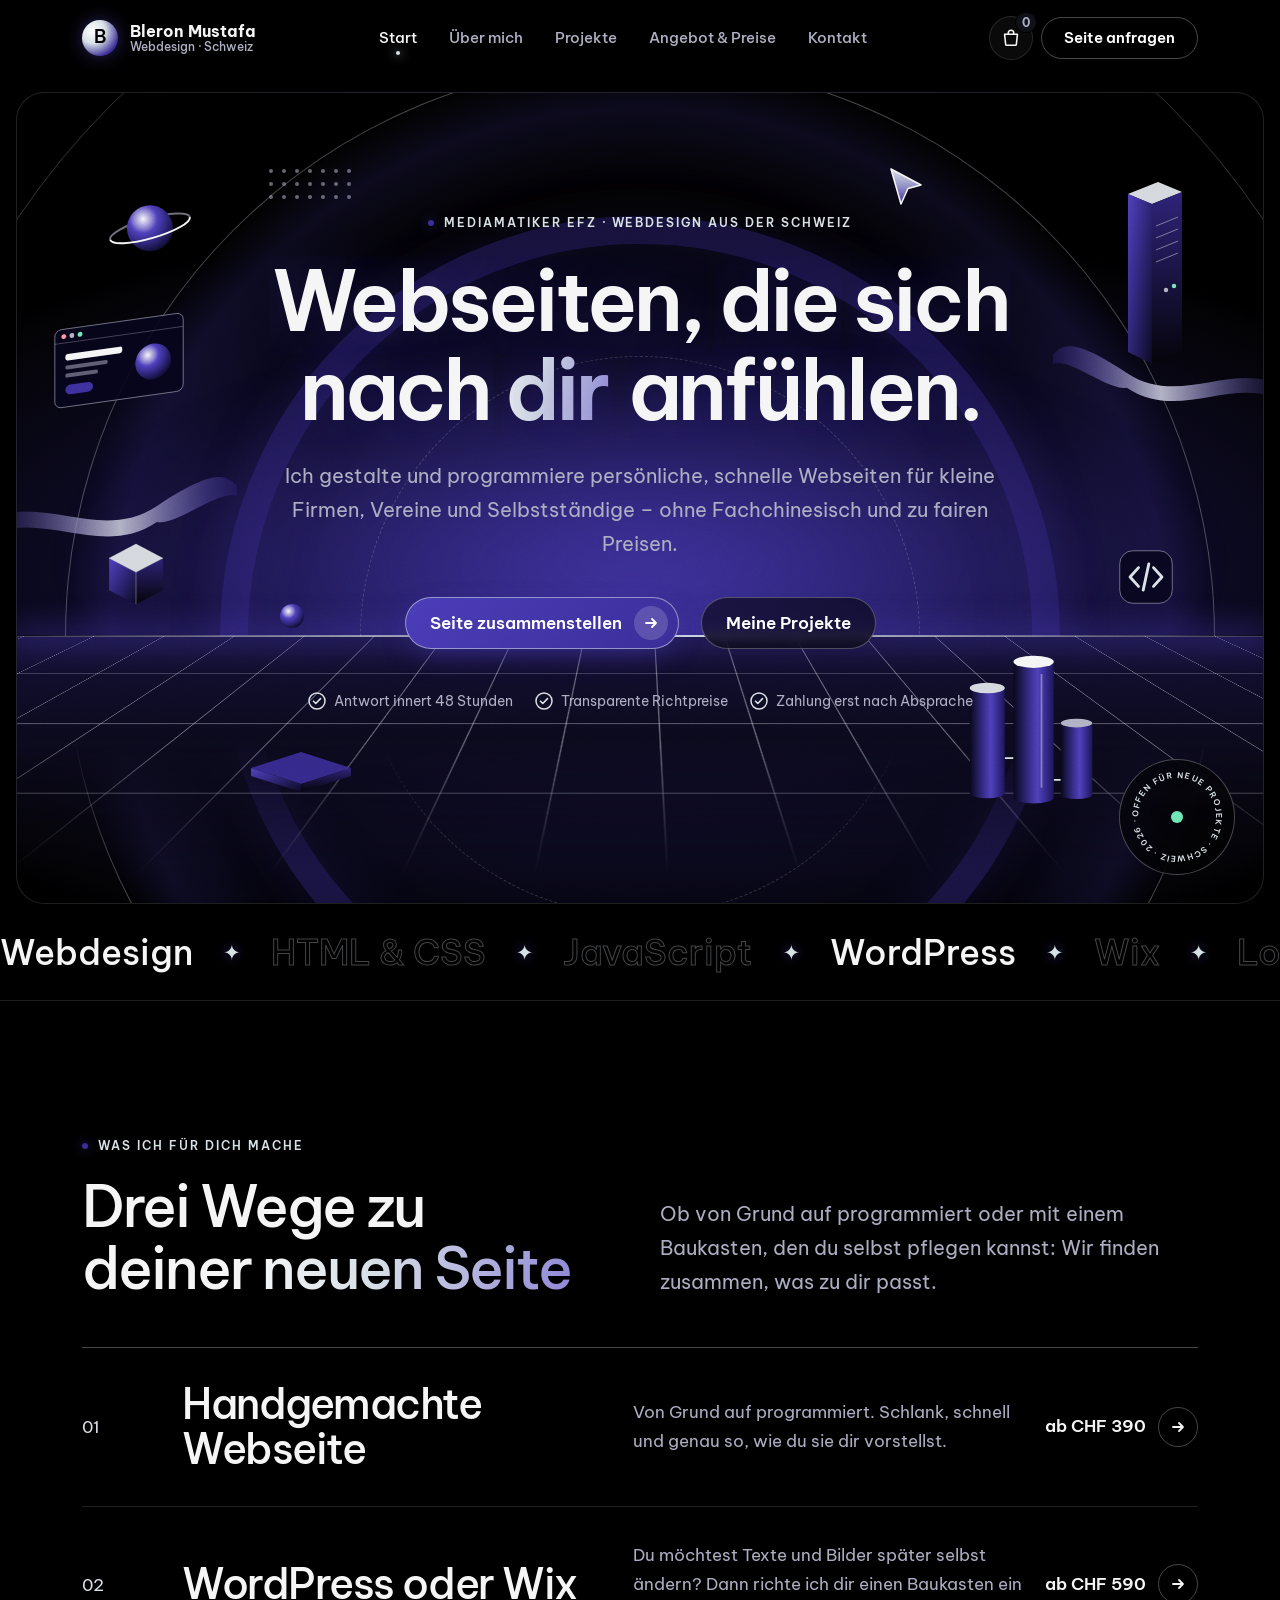
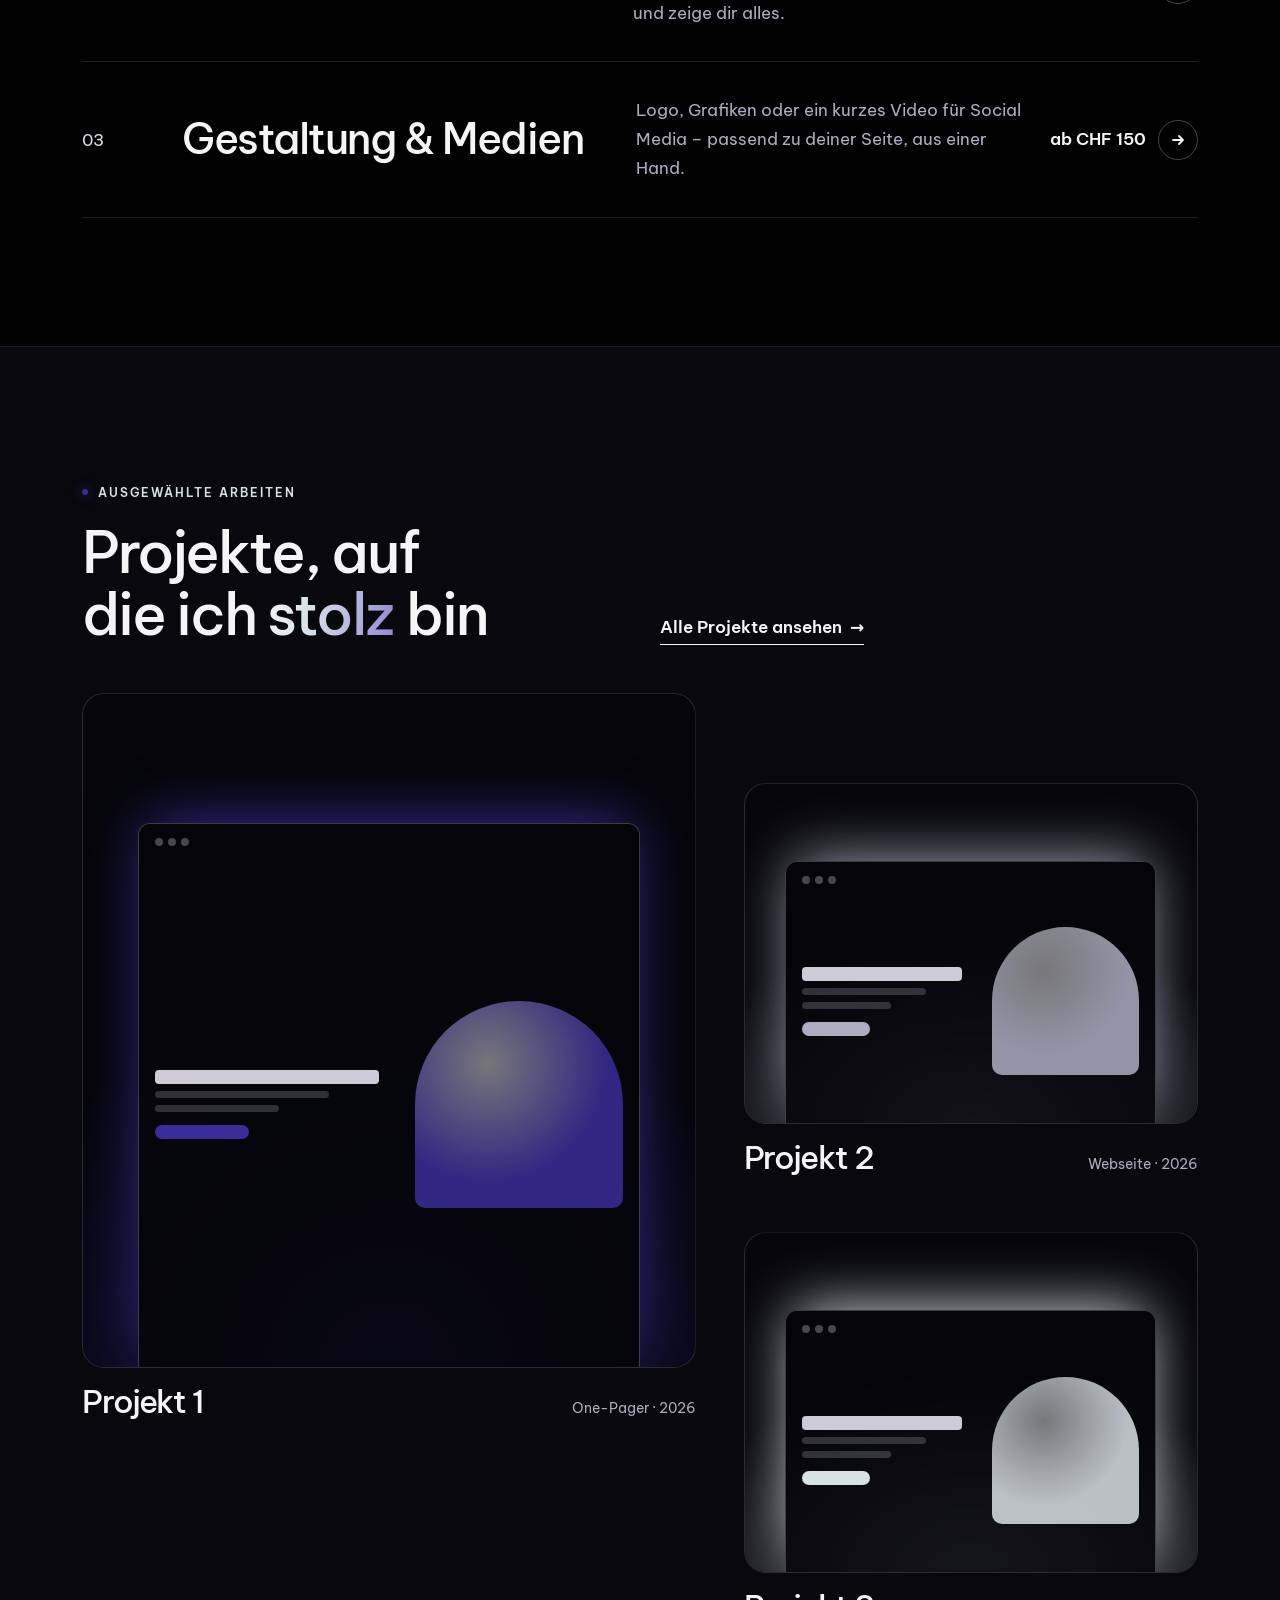
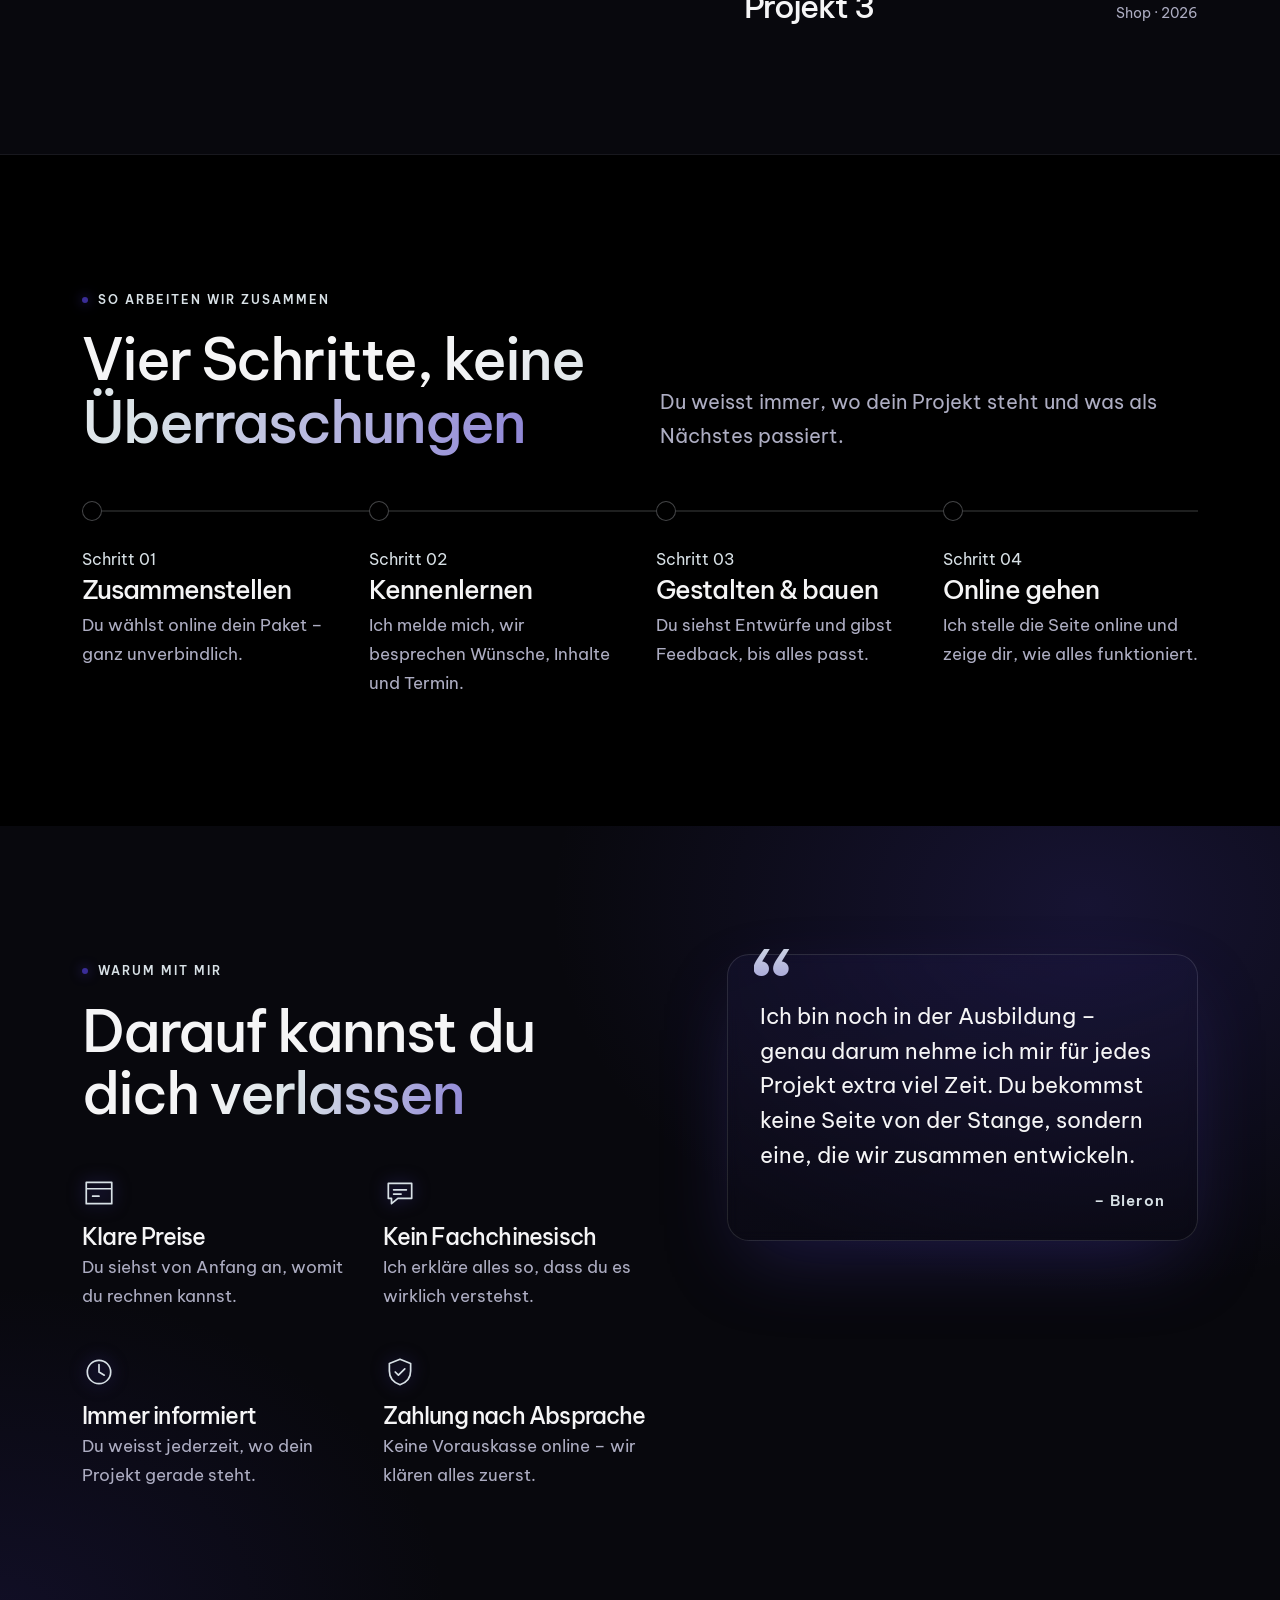
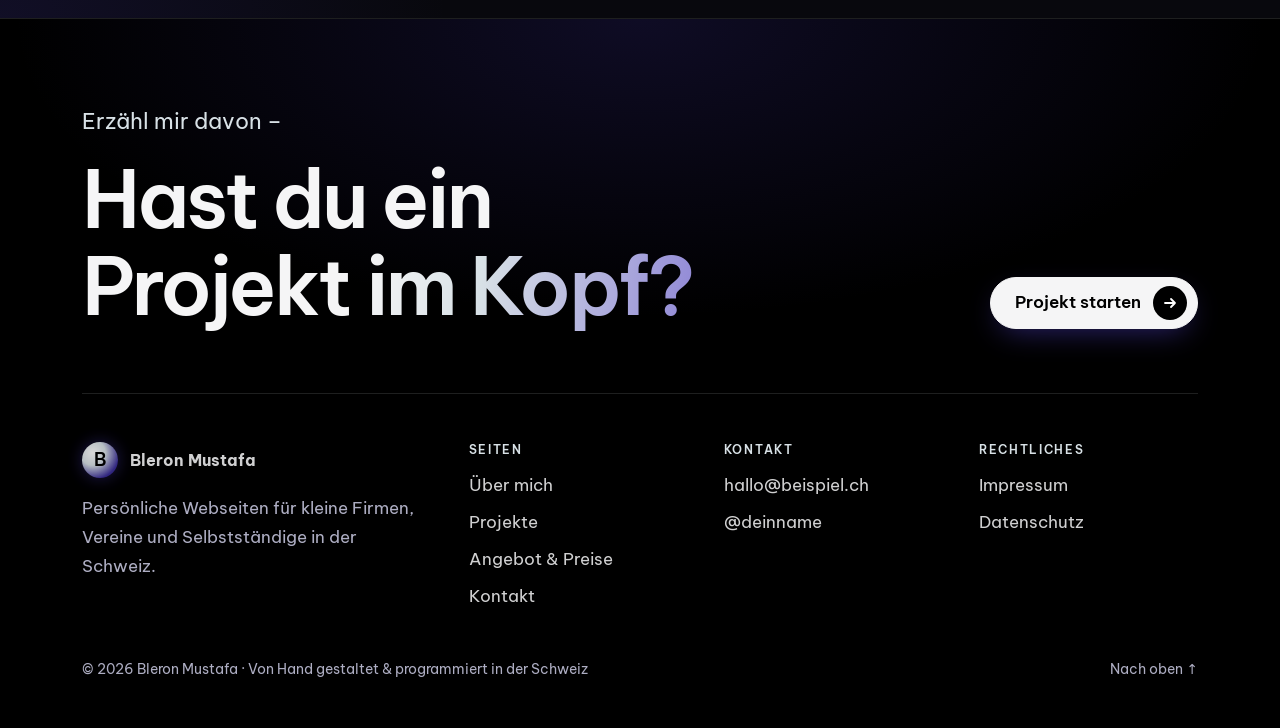
==== commit 636c4605: "Add files via upload" ====
--- a/index.html
+++ b/index.html
@@ -3,14 +3,14 @@
 <head>
   <meta charset="UTF-8">
   <meta name="viewport" content="width=device-width, initial-scale=1">
-  <title>Bleron Mustafa – Webseiten &amp; Mediamatik</title>
-  <meta name="description" content="Bleron Mustafa, Mediamatiker EFZ in Ausbildung. Moderne, schnelle Webseiten – coded oder mit WordPress/Wix. Jetzt online zusammenstellen und bestellen.">
-  <meta name="theme-color" content="#0c0d10">
-
-  <!-- Schriften -->
+  <title>Bleron Mustafa – Persönliche Webseiten aus der Schweiz</title>
+  <meta name="description" content="Bleron Mustafa, Mediamatiker EFZ in Ausbildung: persönliche, schnelle Webseiten für kleine Firmen, Vereine und Selbstständige in der Schweiz. Faire Richtpreise in CHF.">
+  <meta name="theme-color" content="#000000">
+
+  <!-- Schrift: Be Vietnam Pro -->
   <link rel="preconnect" href="https://fonts.googleapis.com">
   <link rel="preconnect" href="https://fonts.gstatic.com" crossorigin>
-  <link href="https://fonts.googleapis.com/css2?family=Inter:wght@400;500;600&family=Space+Grotesk:wght@500;600;700&display=swap" rel="stylesheet">
+  <link href="https://fonts.googleapis.com/css2?family=Be+Vietnam+Pro:wght@400;500;600;700&display=swap" rel="stylesheet">
 
   <link rel="stylesheet" href="style.css">
   <script>document.documentElement.classList.add("js");</script>
@@ -20,216 +20,233 @@
   <a class="skip-link" href="#main">Zum Inhalt springen</a>
 
   <!-- ===== Header ===== -->
-  <header class="header" id="top">
-    <div class="container header__inner">
-      <a class="logo" href="#top" aria-label="Zur Startseite">
-        <span class="logo__mark" aria-hidden="true">BM</span>
-        <span class="logo__text" data-text="name"></span>
+  <header class="site-header">
+    <div class="wrap header-row">
+      <a class="brand" href="index.html" aria-label="Bleron Mustafa – zur Startseite">
+        <span class="brand__mark" aria-hidden="true">B</span>
+        <span class="brand__name">Bleron Mustafa <small>Webdesign · Schweiz</small></span>
       </a>
 
       <nav class="nav" id="nav" aria-label="Hauptnavigation">
         <ul class="nav__list">
-          <li><a href="#about">Über mich</a></li>
-          <li><a href="#projects">Projekte</a></li>
-          <li><a href="#configurator">Seite bestellen</a></li>
-          <li><a href="#contact">Kontakt</a></li>
+          <li><a href="index.html" aria-current="page">Start <small>Willkommen</small></a></li>
+          <li><a href="ueber-mich.html">Über mich <small>Wer ich bin</small></a></li>
+          <li><a href="projekte.html">Projekte <small>Referenzen</small></a></li>
+          <li><a href="angebot.html">Angebot &amp; Preise <small>Seite bestellen</small></a></li>
+          <li><a href="kontakt.html">Kontakt <small>Schreib mir</small></a></li>
         </ul>
+        <p class="nav__foot"><span data-config="email"></span><br>Antwort innert 48 Stunden</p>
       </nav>
 
-      <div class="header__actions">
-        <button class="cart-btn" id="cartBtn" type="button" aria-haspopup="dialog" aria-controls="cart">
-          <svg viewBox="0 0 24 24" width="22" height="22" aria-hidden="true"><path d="M6 6h15l-1.5 9h-12L6 6Zm0 0L5 3H2M9 20a1 1 0 1 0 0-2 1 1 0 0 0 0 2Zm9 0a1 1 0 1 0 0-2 1 1 0 0 0 0 2Z" fill="none" stroke="currentColor" stroke-width="1.8" stroke-linecap="round" stroke-linejoin="round"/></svg>
-          <span class="visually-hidden">Warenkorb, </span>
-          <span class="cart-btn__count" id="cartCount" aria-live="polite">0</span>
-          <span class="visually-hidden"> Artikel</span>
+      <div class="header-actions">
+        <button class="icon-btn" id="cartBtn" type="button" aria-haspopup="dialog">
+          <svg width="22" height="22" viewBox="0 0 24 24" aria-hidden="true"><path d="M5 8h14l-1.2 11.1a1 1 0 0 1-1 .9H7.2a1 1 0 0 1-1-.9L5 8Zm4 0V6.5a3 3 0 0 1 6 0V8" fill="none" stroke="currentColor" stroke-width="1.7" stroke-linecap="round" stroke-linejoin="round"/></svg>
+          <span class="visually-hidden">Warenkorb öffnen, </span>
+          <span class="cart-count is-empty" id="cartCount">0</span>
+          <span class="visually-hidden"> Pakete</span>
         </button>
+        <a class="btn btn--plain header-cta" href="angebot.html">Seite anfragen</a>
         <button class="menu-btn" id="menuBtn" type="button" aria-expanded="false" aria-controls="nav">
-          <span class="menu-btn__bar" aria-hidden="true"></span>
-          <span class="visually-hidden">Menü öffnen</span>
+          <span class="menu-btn__lines" aria-hidden="true"></span>
+          <span class="visually-hidden" id="menuLabel">Menü öffnen</span>
         </button>
       </div>
     </div>
   </header>
 
   <main id="main">
-    <!-- ===== Hero ===== -->
+    <!-- Hero mit Szene -->
     <section class="hero" aria-labelledby="heroTitle">
-      <div class="hero__glow" aria-hidden="true"></div>
-      <div class="container hero__inner">
-        <p class="eyebrow reveal" data-text="heroEyebrow"></p>
-        <h1 class="hero__title reveal" id="heroTitle" data-text="name"></h1>
-        <p class="hero__lead reveal" data-text="heroText"></p>
-        <div class="hero__cta reveal">
-          <a class="btn btn--primary" href="#configurator">Seite bestellen</a>
-          <a class="btn btn--ghost" href="#projects">Projekte ansehen</a>
-        </div>
-      </div>
-    </section>
-
-    <!-- ===== Über mich ===== -->
-    <section class="section" id="about" aria-labelledby="aboutTitle">
-      <div class="container about">
-        <div class="about__photo reveal" id="aboutPhoto"></div>
-        <div class="about__content">
-          <p class="eyebrow reveal">Über mich</p>
-          <h2 class="section__title reveal" id="aboutTitle" data-text="aboutTitle"></h2>
-          <div class="about__text reveal" id="aboutText"></div>
-          <h3 class="about__subtitle reveal">Skills &amp; Tools</h3>
-          <ul class="skills reveal" id="skills"></ul>
-        </div>
-      </div>
-    </section>
-
-    <!-- ===== Projekte ===== -->
-    <section class="section section--alt" id="projects" aria-labelledby="projectsTitle">
-      <div class="container">
-        <p class="eyebrow reveal">Referenzen</p>
-        <h2 class="section__title reveal" id="projectsTitle">Ausgewählte Projekte</h2>
-        <div class="projects" id="projectList"></div>
-      </div>
-    </section>
-
-    <!-- ===== Konfigurator ===== -->
-    <section class="section" id="configurator" aria-labelledby="configTitle">
-      <div class="container">
-        <p class="eyebrow reveal">Konfigurator</p>
-        <h2 class="section__title reveal" id="configTitle">Deine Seite zusammenstellen</h2>
-        <p class="section__lead reveal" data-text="configLead"></p>
-
-        <ol class="steps reveal" id="steps"></ol>
-
-        <form class="config reveal" id="configForm" novalidate>
-          <div class="config__main">
-            <!-- Schritt 1: Art der Umsetzung -->
-            <fieldset class="config__group">
-              <legend class="config__legend"><span class="config__num">1</span> Art der Umsetzung</legend>
-              <div class="type-switch" id="typeSwitch"></div>
-            </fieldset>
-
-            <!-- Schritt 2: Basis -->
-            <fieldset class="config__group">
-              <legend class="config__legend"><span class="config__num">2</span> Basis</legend>
-              <div class="option option--base" id="baseOption"></div>
-            </fieldset>
-
-            <!-- Schritt 3: Extras -->
-            <fieldset class="config__group">
-              <legend class="config__legend"><span class="config__num">3</span> Extras hinzufügen</legend>
-              <div class="options" id="extrasList"></div>
-            </fieldset>
-          </div>
-
-          <!-- Zusammenfassung -->
-          <aside class="summary" aria-labelledby="summaryTitle">
-            <h3 class="summary__title" id="summaryTitle">Deine Auswahl</h3>
-            <ul class="summary__list" id="summaryList"></ul>
-            <div class="summary__total">
-              <span>Gesamtpreis</span>
-              <strong id="configTotal" aria-live="polite">–</strong>
-            </div>
-            <p class="summary__note" data-text="priceNote"></p>
-            <button class="btn btn--primary btn--block" type="submit" id="addToCartBtn">In den Warenkorb</button>
-            <button class="btn btn--ghost btn--block" type="button" id="cancelEditBtn" hidden>Bearbeiten abbrechen</button>
-            <p class="summary__feedback" id="configFeedback" role="status"></p>
-          </aside>
-        </form>
-      </div>
-    </section>
-
-    <!-- ===== Kontakt ===== -->
-    <section class="section section--alt" id="contact" aria-labelledby="contactTitle">
-      <div class="container contact">
-        <p class="eyebrow reveal">Kontakt</p>
-        <h2 class="section__title reveal" id="contactTitle">Lass uns sprechen</h2>
-        <p class="section__lead reveal" data-text="contactText"></p>
-        <ul class="contact__list reveal" id="contactList"></ul>
+      <div class="hero__frame" id="heroScene">
+      <div class="scene" aria-hidden="true">
+        <svg width="0" height="0" style="position:absolute">
+          <defs>
+            <linearGradient id="gV" x1="0" y1="0" x2="0" y2="1"><stop offset="0" stop-color="#d8e1e6"/><stop offset="1" stop-color="#3a2d97"/></linearGradient>
+            <linearGradient id="gV2" x1="0" y1="0" x2="1" y2="1"><stop offset="0" stop-color="#4a3cb8"/><stop offset="1" stop-color="#0a0820"/></linearGradient>
+            <linearGradient id="gDark" x1="0" y1="0" x2="0" y2="1"><stop offset="0" stop-color="#2a2070"/><stop offset="1" stop-color="#030208"/></linearGradient>
+            <linearGradient id="gSide" x1="0" x2="1"><stop offset="0" stop-color="#07061a"/><stop offset=".6" stop-color="#4a3cb8"/><stop offset="1" stop-color="#1a1450"/></linearGradient>
+            <radialGradient id="gPlanet" cx=".35" cy=".3" r=".8"><stop offset="0" stop-color="#f5f5f6"/><stop offset=".38" stop-color="#4a3cb8"/><stop offset="1" stop-color="#05041a"/></radialGradient>
+            <linearGradient id="gRibbon" x1="0" x2="1"><stop offset="0" stop-color="#3a2d97" stop-opacity="0"/><stop offset=".55" stop-color="#adadc2"/><stop offset="1" stop-color="#3a2d97" stop-opacity=".25"/></linearGradient>
+          </defs>
+        </svg>
+        <div class="scene__glow"></div>
+        <div class="scene__arch"><span></span><span></span><span></span><span></span></div>
+        <div class="scene__floor"></div>
+        <div class="scene__horizon"></div>
+
+        <!-- Planet -->
+        <div class="obj obj--planet"><svg viewBox="0 0 120 100"><path d="M6 50a54 13 0 0 1 108 0" transform="rotate(-16 60 50)" fill="none" stroke="#adadc2" stroke-width="2.5" opacity=".6"/><circle cx="60" cy="50" r="30" fill="url(#gPlanet)"/><path d="M6 50a54 13 0 0 0 108 0" transform="rotate(-16 60 50)" fill="none" stroke="#f5f5f6" stroke-width="2.5"/></svg></div>
+        <!-- Würfel -->
+        <div class="obj obj--cube"><svg viewBox="0 0 100 110"><path d="M50 8 92 30 50 52 8 30z" fill="#d3d7dd"/><path d="M8 30 50 52v50L8 80z" fill="url(#gV2)"/><path d="M92 30 50 52v50l42-22z" fill="url(#gDark)"/><path d="M50 8 92 30 50 52 8 30zM50 52v50" fill="none" stroke="#f5f5f6" stroke-opacity=".5"/></svg></div>
+        <!-- Browserfenster -->
+        <div class="obj obj--window"><svg viewBox="0 0 160 124"><g transform="skewY(-8) translate(0 22)"><rect x="1" y="1" width="158" height="96" rx="8" fill="#05041a" fill-opacity=".9" stroke="#adadc2" stroke-opacity=".7"/><path d="M1 18h158" stroke="#adadc2" stroke-opacity=".4"/><circle cx="12" cy="10" r="3" fill="#ff8fa3"/><circle cx="22" cy="10" r="3" fill="#adadc2"/><circle cx="32" cy="10" r="3" fill="#6ee7b7"/><rect x="14" y="32" width="70" height="8" rx="3" fill="#f5f5f6"/><rect x="14" y="46" width="52" height="5" rx="2" fill="#adadc2" opacity=".5"/><rect x="14" y="56" width="40" height="5" rx="2" fill="#adadc2" opacity=".5"/><rect x="14" y="70" width="34" height="12" rx="6" fill="#3a2d97"/><circle cx="122" cy="56" r="22" fill="url(#gPlanet)"/></g></svg></div>
+        <!-- Monolith / Server -->
+        <div class="obj obj--monolith"><svg viewBox="0 0 70 200"><path d="M10 20 40 8 64 18 34 30z" fill="#d3d7dd"/><path d="M10 20 34 30v160L10 178z" fill="url(#gV2)"/><path d="M34 30 64 18v160l-30 12z" fill="url(#gDark)"/><path d="M38 52l22-9M38 64l22-9M38 76l22-9M38 88l22-9" stroke="#d8e1e6" stroke-opacity=".45"/><circle cx="56" cy="112" r="2.2" fill="#6ee7b7"/><circle cx="48" cy="116" r="2.2" fill="#adadc2"/></svg></div>
+        <!-- Säulen -->
+        <div class="obj obj--pillars"><svg viewBox="0 0 160 175"><path d="M50 120h10M106 145h8" stroke="#d8e1e6" stroke-width="2"/><path d="M10 40v120a20 6 0 0 0 40 0V40z" fill="url(#gSide)"/><ellipse cx="30" cy="40" rx="20" ry="6" fill="#d3d7dd"/><path d="M60 10v155a23 7 0 0 0 46 0V10z" fill="url(#gSide)"/><ellipse cx="83" cy="10" rx="23" ry="7" fill="#f5f5f6"/><path d="M92 24v130" stroke="#f5f5f6" stroke-opacity=".35" stroke-width="2"/><path d="M114 80v82a18 5 0 0 0 36 0V80z" fill="url(#gSide)"/><ellipse cx="132" cy="80" rx="18" ry="5" fill="#adadc2"/></svg></div>
+        <!-- Bänder -->
+        <div class="obj obj--ribbon-l"><svg viewBox="0 0 260 90"><path d="M0 60C60 20 120 80 180 40S250 10 260 20v10c-20-6-60 30-80 26C120 96 60 36 0 76z" fill="url(#gRibbon)"/></svg></div>
+        <div class="obj obj--ribbon-r"><svg viewBox="0 0 260 90"><path transform="scale(-1 1) translate(-260 0)" d="M0 60C60 20 120 80 180 40S250 10 260 20v10c-20-6-60 30-80 26C120 96 60 36 0 76z" fill="url(#gRibbon)"/></svg></div>
+        <!-- Mauszeiger -->
+        <div class="obj obj--cursor"><svg viewBox="0 0 40 46"><path d="M4 3l30 16-13 3.5L14 38z" fill="url(#gV)" stroke="#f5f5f6" stroke-width="1.5" stroke-linejoin="round"/></svg></div>
+        <!-- Kugel -->
+        <div class="obj obj--sphere"><svg viewBox="0 0 26 26"><circle cx="13" cy="13" r="12" fill="url(#gPlanet)"/></svg></div>
+        <!-- Platte -->
+        <div class="obj obj--slab"><svg viewBox="0 0 120 50"><path d="M10 20 60 4l50 16-50 16z" fill="#3a2d97" fill-opacity=".85"/><path d="M10 20v8l50 16v-8z" fill="url(#gV2)"/><path d="M110 20v8L60 44v-8z" fill="url(#gDark)"/></svg></div>
+        <!-- Code-Symbol -->
+        <div class="obj obj--code"><svg viewBox="0 0 64 64"><rect x="4" y="4" width="56" height="56" rx="14" fill="#05041a" fill-opacity=".85" stroke="#adadc2" stroke-opacity=".6"/><path d="M24 22l-9 10 9 10M40 22l9 10-9 10M35 18l-6 28" fill="none" stroke="#d8e1e6" stroke-width="3" stroke-linecap="round" stroke-linejoin="round"/></svg></div>
+        <!-- Punkte -->
+        <div class="obj obj--dots"><svg viewBox="0 0 90 32"><g fill="#adadc2" opacity=".55"><circle cx="5" cy="5" r="2"/><circle cx="18" cy="5" r="2"/><circle cx="31" cy="5" r="2"/><circle cx="44" cy="5" r="2"/><circle cx="57" cy="5" r="2"/><circle cx="70" cy="5" r="2"/><circle cx="83" cy="5" r="2"/><circle cx="5" cy="18" r="2"/><circle cx="18" cy="18" r="2"/><circle cx="31" cy="18" r="2"/><circle cx="44" cy="18" r="2"/><circle cx="57" cy="18" r="2"/><circle cx="70" cy="18" r="2"/><circle cx="83" cy="18" r="2"/><circle cx="5" cy="31" r="2"/><circle cx="18" cy="31" r="2"/><circle cx="31" cy="31" r="2"/><circle cx="44" cy="31" r="2"/><circle cx="57" cy="31" r="2"/><circle cx="70" cy="31" r="2"/><circle cx="83" cy="31" r="2"/></g></svg></div>
+      </div>
+        <div class="hero__content">
+          <p class="kicker" data-reveal>Mediamatiker EFZ · Webdesign aus der Schweiz</p>
+          <h1 class="title-xl split" id="heroTitle" data-split>Webseiten, die sich nach <em>dir</em> anfühlen.</h1>
+          <p class="lead" data-reveal style="--d:.45s">Ich gestalte und programmiere persönliche, schnelle Webseiten für kleine Firmen, Vereine und Selbstständige – ohne Fachchinesisch und zu fairen Preisen.</p>
+          <div class="hero__actions" data-reveal style="--d:.55s">
+            <a class="btn" href="angebot.html">Seite zusammenstellen <span class="btn__icon"><svg width="16" height="16" viewBox="0 0 16 16" aria-hidden="true"><path d="M3 8h10M9 4l4 4-4 4" fill="none" stroke="currentColor" stroke-width="1.8" stroke-linecap="round" stroke-linejoin="round"/></svg></span></a>
+            <a class="btn btn--line" href="projekte.html">Meine Projekte</a>
+          </div>
+          <ul class="trust" data-reveal style="--d:.65s">
+            <li><svg width="18" height="18" viewBox="0 0 18 18" aria-hidden="true"><circle cx="9" cy="9" r="8" fill="none" stroke="currentColor" stroke-width="1.5"/><path d="M5.5 9.2l2.3 2.3 4.7-4.9" fill="none" stroke="currentColor" stroke-width="1.6" stroke-linecap="round" stroke-linejoin="round"/></svg> Antwort innert 48 Stunden</li>
+            <li><svg width="18" height="18" viewBox="0 0 18 18" aria-hidden="true"><circle cx="9" cy="9" r="8" fill="none" stroke="currentColor" stroke-width="1.5"/><path d="M5.5 9.2l2.3 2.3 4.7-4.9" fill="none" stroke="currentColor" stroke-width="1.6" stroke-linecap="round" stroke-linejoin="round"/></svg> Transparente Richtpreise</li>
+            <li><svg width="18" height="18" viewBox="0 0 18 18" aria-hidden="true"><circle cx="9" cy="9" r="8" fill="none" stroke="currentColor" stroke-width="1.5"/><path d="M5.5 9.2l2.3 2.3 4.7-4.9" fill="none" stroke="currentColor" stroke-width="1.6" stroke-linecap="round" stroke-linejoin="round"/></svg> Zahlung erst nach Absprache</li>
+          </ul>
+        </div>
+        <div class="badge" aria-hidden="true">
+        <svg viewBox="0 0 120 120"><defs><path id="circle1" d="M60 60m-46 0a46 46 0 1 1 92 0a46 46 0 1 1-92 0"/></defs><text><textPath href="#circle1" textLength="286" lengthAdjust="spacing">Offen für neue Projekte · Schweiz · 2026 ·</textPath></text></svg>
+        <span class="badge__dot"></span>
+      </div>
+      </div>
+    </section>
+
+    <!-- Laufband -->
+    <div class="marquee" aria-hidden="true"><ul class="marquee__track" id="marquee"></ul></div>
+
+    <!-- Leistungen -->
+    <section class="section" aria-labelledby="servicesTitle">
+      <div class="wrap">
+        <div class="section-head">
+          <div>
+            <p class="kicker" data-reveal>Was ich für dich mache</p>
+            <h2 class="title-l" id="servicesTitle" data-reveal style="--d:.1s">Drei Wege zu deiner <em>neuen Seite</em></h2>
+          </div>
+          <p class="lead" data-reveal style="--d:.2s">Ob von Grund auf programmiert oder mit einem Baukasten, den du selbst pflegen kannst: Wir finden zusammen, was zu dir passt.</p>
+        </div>
+        <div class="services">
+          <a class="service" href="angebot.html?typ=coded" data-reveal>
+            <span class="service__no">01</span>
+            <h3 class="service__title">Handgemachte Webseite</h3>
+            <p class="service__text">Von Grund auf programmiert. Schlank, schnell und genau so, wie du sie dir vorstellst.</p>
+            <span class="service__price"><span data-price="base.coded"></span><span class="service__arrow"><svg width="16" height="16" viewBox="0 0 16 16" aria-hidden="true"><path d="M3 8h10M9 4l4 4-4 4" fill="none" stroke="currentColor" stroke-width="1.8" stroke-linecap="round" stroke-linejoin="round"/></svg></span></span>
+          </a>
+          <a class="service" href="angebot.html?typ=cms" data-reveal>
+            <span class="service__no">02</span>
+            <h3 class="service__title">WordPress oder Wix</h3>
+            <p class="service__text">Du möchtest Texte und Bilder später selbst ändern? Dann richte ich dir einen Baukasten ein und zeige dir alles.</p>
+            <span class="service__price"><span data-price="base.cms"></span><span class="service__arrow"><svg width="16" height="16" viewBox="0 0 16 16" aria-hidden="true"><path d="M3 8h10M9 4l4 4-4 4" fill="none" stroke="currentColor" stroke-width="1.8" stroke-linecap="round" stroke-linejoin="round"/></svg></span></span>
+          </a>
+          <a class="service" href="angebot.html" data-reveal>
+            <span class="service__no">03</span>
+            <h3 class="service__title">Gestaltung &amp; Medien</h3>
+            <p class="service__text">Logo, Grafiken oder ein kurzes Video für Social Media – passend zu deiner Seite, aus einer Hand.</p>
+            <span class="service__price"><span data-price="extra.logo"></span><span class="service__arrow"><svg width="16" height="16" viewBox="0 0 16 16" aria-hidden="true"><path d="M3 8h10M9 4l4 4-4 4" fill="none" stroke="currentColor" stroke-width="1.8" stroke-linecap="round" stroke-linejoin="round"/></svg></span></span>
+          </a>
+        </div>
+      </div>
+    </section>
+
+    <!-- Projekte -->
+    <section class="section section--sand" aria-labelledby="workTitle">
+      <div class="wrap">
+        <div class="section-head">
+          <div>
+            <p class="kicker" data-reveal>Ausgewählte Arbeiten</p>
+            <h2 class="title-l" id="workTitle" data-reveal style="--d:.1s">Projekte, auf die ich <em>stolz</em> bin</h2>
+          </div>
+          <p data-reveal style="--d:.2s"><a class="text-link" href="projekte.html">Alle Projekte ansehen <span aria-hidden="true">→</span></a></p>
+        </div>
+        <div class="work-grid" id="workTeaser"></div>
+      </div>
+    </section>
+
+    <!-- Ablauf -->
+    <section class="section" aria-labelledby="processTitle">
+      <div class="wrap">
+        <div class="section-head">
+          <div>
+            <p class="kicker" data-reveal>So arbeiten wir zusammen</p>
+            <h2 class="title-l" id="processTitle" data-reveal style="--d:.1s">Vier Schritte, <em>keine Überraschungen</em></h2>
+          </div>
+          <p class="lead" data-reveal style="--d:.2s">Du weisst immer, wo dein Projekt steht und was als Nächstes passiert.</p>
+        </div>
+        <ol class="process" id="process"><li class="process__line" aria-hidden="true"></li></ol>
+      </div>
+    </section>
+
+    <!-- Versprechen -->
+    <section class="section section--ink" aria-labelledby="promiseTitle">
+      <div class="wrap promise-grid">
+        <div>
+          <p class="kicker" data-reveal>Warum mit mir</p>
+          <h2 class="title-l" id="promiseTitle" data-reveal style="--d:.1s">Darauf kannst du dich <em style="color:var(--sun)">verlassen</em></h2>
+          <ul class="promises" id="promises" style="margin-top:48px"></ul>
+        </div>
+        <figure class="note" data-reveal="scale" style="margin:0">
+          <blockquote style="margin:0" id="personalNote"></blockquote>
+          <figcaption class="note__sign">– Bleron</figcaption>
+        </figure>
       </div>
     </section>
   </main>
 
   <!-- ===== Footer ===== -->
-  <footer class="footer">
-    <div class="container footer__inner">
-      <p>© <span id="year"></span> <span data-text="name"></span> · <span data-text="location"></span></p>
-      <a href="#top">Nach oben ↑</a>
+  <footer class="site-footer">
+    <div class="wrap">
+      <div class="footer-cta">
+        <div>
+          <p class="hand" data-reveal>Erzähl mir davon –</p>
+          <h2 data-reveal style="--d:.1s">Hast du ein Projekt <em>im Kopf?</em></h2>
+        </div>
+        <div data-reveal style="--d:.2s">
+          <a class="btn btn--light" href="angebot.html">Projekt starten <span class="btn__icon"><svg width="16" height="16" viewBox="0 0 16 16" aria-hidden="true"><path d="M3 8h10M9 4l4 4-4 4" fill="none" stroke="currentColor" stroke-width="1.8" stroke-linecap="round" stroke-linejoin="round"/></svg></span></a>
+        </div>
+      </div>
+      <div class="footer-grid">
+        <div>
+          <a class="brand" href="index.html" aria-label="Zur Startseite">
+            <span class="brand__mark" aria-hidden="true">B</span>
+            <span class="brand__name">Bleron Mustafa</span>
+          </a>
+          <p style="margin-top:16px">Persönliche Webseiten für kleine Firmen, Vereine und Selbstständige in der Schweiz.</p>
+        </div>
+        <div>
+          <h3>Seiten</h3>
+          <ul>
+            <li><a href="ueber-mich.html">Über mich</a></li>
+            <li><a href="projekte.html">Projekte</a></li>
+            <li><a href="angebot.html">Angebot &amp; Preise</a></li>
+            <li><a href="kontakt.html">Kontakt</a></li>
+          </ul>
+        </div>
+        <div>
+          <h3>Kontakt</h3>
+          <ul id="footerContact"></ul>
+        </div>
+        <div>
+          <h3>Rechtliches</h3>
+          <ul>
+            <li><a href="impressum.html">Impressum</a></li>
+            <li><a href="datenschutz.html">Datenschutz</a></li>
+          </ul>
+        </div>
+      </div>
+      <div class="footer-bottom">
+        <p>© <span id="year">2026</span> Bleron Mustafa · Von Hand gestaltet &amp; programmiert in der Schweiz</p>
+        <a href="#main">Nach oben ↑</a>
+      </div>
     </div>
   </footer>
 
-  <!-- ===== Warenkorb (Seitenleiste) ===== -->
-  <dialog class="drawer" id="cart" aria-labelledby="cartTitle">
-    <div class="drawer__inner">
-      <div class="drawer__head">
-        <h2 class="drawer__title" id="cartTitle">Warenkorb</h2>
-        <button class="icon-btn" type="button" id="cartClose" aria-label="Warenkorb schliessen">
-          <svg viewBox="0 0 24 24" width="20" height="20" aria-hidden="true"><path d="M6 6l12 12M18 6 6 18" stroke="currentColor" stroke-width="2" stroke-linecap="round"/></svg>
-        </button>
-      </div>
-
-      <!-- Ansicht 1: Artikel -->
-      <div class="drawer__view" id="cartView">
-        <ul class="cart-list" id="cartList"></ul>
-        <div class="cart-empty" id="cartEmpty">
-          <p>Dein Warenkorb ist noch leer.</p>
-          <a class="btn btn--ghost" href="#configurator" data-close-cart>Zum Konfigurator</a>
-        </div>
-        <div class="drawer__foot" id="cartFoot">
-          <div class="summary__total">
-            <span>Total</span>
-            <strong id="cartTotal">–</strong>
-          </div>
-          <p class="summary__note" data-text="priceNote"></p>
-          <button class="btn btn--primary btn--block" type="button" id="checkoutBtn">Bestellen</button>
-        </div>
-      </div>
-
-      <!-- Ansicht 2: Bestellformular -->
-      <div class="drawer__view" id="orderView" hidden>
-        <button class="link-btn" type="button" id="backToCart">← Zurück zum Warenkorb</button>
-        <form class="order-form" id="orderForm" novalidate>
-          <p class="order-form__info">Felder mit <span aria-hidden="true">*</span><span class="visually-hidden">Stern</span> sind Pflicht.</p>
-
-          <div class="field">
-            <label for="fName">Name <span aria-hidden="true">*</span></label>
-            <input id="fName" name="name" type="text" autocomplete="name" required aria-describedby="fNameErr">
-            <p class="field__error" id="fNameErr"></p>
-          </div>
-          <div class="field">
-            <label for="fEmail">E-Mail <span aria-hidden="true">*</span></label>
-            <input id="fEmail" name="email" type="email" autocomplete="email" inputmode="email" required aria-describedby="fEmailErr">
-            <p class="field__error" id="fEmailErr"></p>
-          </div>
-          <div class="field">
-            <label for="fPhone">Telefon <span class="field__opt">(optional)</span></label>
-            <input id="fPhone" name="telefon" type="tel" autocomplete="tel" inputmode="tel" aria-describedby="fPhoneErr">
-            <p class="field__error" id="fPhoneErr"></p>
-          </div>
-          <div class="field">
-            <label for="fMessage">Nachricht / Wünsche <span class="field__opt">(optional)</span></label>
-            <textarea id="fMessage" name="nachricht" rows="4" placeholder="Was ist dir wichtig? Farben, Beispiele, Termin …"></textarea>
-          </div>
-          <!-- Spam-Schutz für Formspree (für Menschen unsichtbar) -->
-          <input class="visually-hidden" type="text" name="_gotcha" tabindex="-1" autocomplete="off" aria-hidden="true">
-
-          <div class="summary__total">
-            <span>Total</span>
-            <strong id="orderTotal">–</strong>
-          </div>
-          <button class="btn btn--primary btn--block" type="submit" id="sendBtn">Bestellung absenden</button>
-          <p class="form-status" id="orderStatus" role="alert"></p>
-        </form>
-      </div>
-
-      <!-- Ansicht 3: Danke -->
-      <div class="drawer__view thanks" id="thanksView" hidden tabindex="-1">
-        <div class="thanks__icon" aria-hidden="true">✓</div>
-        <h3>Vielen Dank!</h3>
-        <p data-text="thanksText"></p>
-        <p class="thanks__demo" id="thanksDemo" hidden>Hinweis: Demo-Modus – es wurde keine E-Mail gesendet, weil die Formspree-ID noch fehlt.</p>
-        <button class="btn btn--ghost" type="button" data-close-cart>Schliessen</button>
-      </div>
-    </div>
-  </dialog>
-
-  <noscript><p class="noscript">Bitte aktiviere JavaScript, damit Konfigurator und Warenkorb funktionieren.</p></noscript>
+  <noscript><p class="noscript">Bitte aktiviere JavaScript, damit Konfigurator, Warenkorb und Formulare funktionieren.</p></noscript>
 </body>
 </html>
--- a/style.css
+++ b/style.css
@@ -1,453 +1,824 @@
 /* =========================================================
-   Bleron Mustafa – Portfolio
-   Mobile first. Farben & Abstände als Variablen.
+   Bleron Mustafa – Webdesign
+   Dunkles Design mit violettem Leuchten. Mobile first.
+   Inhalt: 1 Grundlagen · 2 Bausteine · 3 Header/Footer
+           4 Startseite (Szene) · 5 Unterseiten · 6 Konfigurator
+           7 Warenkorb/Bestellung · 8 Animationen · 9 Breakpoints
    ========================================================= */
 
+/* ---------- 1 Grundlagen ---------- */
 :root {
-  --bg: #0c0d10;
-  --bg-alt: #121318;
-  --surface: #17181e;
-  --surface-2: #1e2028;
-  --border: #2a2c36;
-  --text: #ecedf1;
-  --muted: #9a9cab;
-  --accent: #7dd3a8;          /* Akzentfarbe: ruhiges Mint */
-  --accent-strong: #a3e6c4;
-  --accent-ink: #08130d;      /* Text auf Akzentfarbe */
-  --danger: #ff8a8a;
-
-  --font: "Inter", system-ui, -apple-system, "Segoe UI", sans-serif;
-  --font-head: "Space Grotesk", var(--font);
-
-  --radius: 18px;
-  --radius-sm: 10px;
-  --container: 1120px;
+  --bg: #000000;          /* Schwarz */
+  --bg-2: #08080d;        /* etwas heller für Abschnitte */
+  --card: #0f0f17;        /* Karten */
+  --glass: rgba(216, 225, 230, .04);
+  --ink: #f5f5f6;         /* Haupttext */
+  --ink-soft: #adadc2;    /* Nebentext */
+  --line: rgba(211, 215, 221, .14);
+  --line-strong: rgba(211, 215, 221, .32);
+  --accent: #3a2d97;      /* Indigo (Hauptfarbe) */
+  --accent-2: #4a3cb8;    /* etwas helleres Indigo für Verläufe */
+  --lilac: #d8e1e6;       /* helles Blaugrau */
+  --glow: rgba(74, 60, 184, .65);
+  --ok: #6ee7b7;
+  --danger: #ff8fa3;
+
+  --serif: "Be Vietnam Pro", system-ui, -apple-system, "Segoe UI", sans-serif;
+  --sans: "Be Vietnam Pro", system-ui, -apple-system, "Segoe UI", sans-serif;
+
+  --wrap: 1180px;
   --gutter: 20px;
-  --header-h: 64px;
-  --ease: cubic-bezier(.2, .7, .2, 1);
-}
-
-/* ---------- Grundlagen ---------- */
+  --header-h: 68px;
+  --radius: 22px;
+  --radius-sm: 12px;
+  --ease: cubic-bezier(.22, .8, .24, 1);
+  --noise: url("data:image/svg+xml,%3Csvg xmlns='http://www.w3.org/2000/svg' width='200' height='200'%3E%3Cfilter id='n'%3E%3CfeTurbulence type='fractalNoise' baseFrequency='.85' numOctaves='3' stitchTiles='stitch'/%3E%3CfeColorMatrix values='0 0 0 0 1 0 0 0 0 1 0 0 0 0 1 0 0 0 .55 0'/%3E%3C/filter%3E%3Crect width='100%25' height='100%25' filter='url(%23n)'/%3E%3C/svg%3E");
+}
+
 *, *::before, *::after { box-sizing: border-box; }
-html { scroll-behavior: smooth; scroll-padding-top: calc(var(--header-h) + 12px); -webkit-text-size-adjust: 100%; }
+html { scroll-behavior: smooth; scroll-padding-top: calc(var(--header-h) + 16px); -webkit-text-size-adjust: 100%; color-scheme: dark; }
 body {
-  margin: 0;
-  background: var(--bg);
-  color: var(--text);
-  font: 400 1rem/1.65 var(--font);
+  margin: 0; min-height: 100vh; display: flex; flex-direction: column;
+  background: var(--bg); color: var(--ink);
+  font: 400 1.0625rem/1.7 var(--sans);
   -webkit-font-smoothing: antialiased;
 }
-img { max-width: 100%; display: block; }
+/* Körnung über der ganzen Seite */
+body::after {
+  content: ""; position: fixed; inset: 0; z-index: 500; pointer-events: none;
+  background-image: var(--noise); opacity: .07; mix-blend-mode: overlay;
+}
+main { flex: 1; }
+img, svg { display: block; max-width: 100%; }
 a { color: inherit; }
-h1, h2, h3 { font-family: var(--font-head); line-height: 1.15; margin: 0; letter-spacing: -0.02em; }
-p { margin: 0; }
+p { margin: 0 0 1em; }
+p:last-child { margin-bottom: 0; }
 ul, ol { margin: 0; padding: 0; list-style: none; }
-button, input, textarea { font: inherit; color: inherit; }
+h1, h2, h3, h4 { font-family: var(--serif); font-weight: 500; line-height: 1.08; letter-spacing: -0.035em; margin: 0; text-wrap: balance; }
+h1 em, h2 em, h3 em {
+  font-style: normal; color: var(--lilac);
+  background: linear-gradient(100deg, #f5f5f6 0%, #d8e1e6 35%, #8f86d6 100%);
+  -webkit-background-clip: text; background-clip: text; -webkit-text-fill-color: transparent;
+  padding-right: .06em;
+}
+button, input, textarea, select { font: inherit; color: inherit; }
 button { cursor: pointer; }
 [hidden] { display: none !important; }
-
-:focus-visible { outline: 2px solid var(--accent); outline-offset: 3px; border-radius: 6px; }
-
+::selection { background: var(--accent); color: #fff; }
+:focus-visible { outline: 2px solid var(--lilac); outline-offset: 3px; border-radius: 6px; }
+
+.wrap { width: 100%; max-width: var(--wrap); margin: 0 auto; padding: 0 var(--gutter); }
 .visually-hidden {
-  position: absolute !important; width: 1px; height: 1px; padding: 0; margin: -1px;
+  position: absolute !important; width: 1px; height: 1px; margin: -1px; padding: 0;
   overflow: hidden; clip: rect(0 0 0 0); white-space: nowrap; border: 0;
 }
 .skip-link {
-  position: absolute; left: 12px; top: -60px; z-index: 100;
-  background: var(--accent); color: var(--accent-ink); padding: 10px 16px; border-radius: var(--radius-sm);
-  font-weight: 600; text-decoration: none; transition: top .2s;
+  position: absolute; left: 12px; top: -80px; z-index: 600; padding: 10px 18px;
+  background: var(--accent); color: #fff; border-radius: var(--radius-sm); text-decoration: none; font-weight: 600;
 }
 .skip-link:focus { top: 12px; }
 
-.container { width: 100%; max-width: var(--container); margin: 0 auto; padding: 0 var(--gutter); }
-
-/* ---------- Buttons ---------- */
+/* ---------- 2 Bausteine ---------- */
+.hand { font: 400 1.35rem/1.2 var(--serif); color: var(--lilac); }
+.kicker {
+  display: inline-flex; align-items: center; gap: 10px; margin-bottom: 18px;
+  font-size: .78rem; font-weight: 600; letter-spacing: .16em; text-transform: uppercase; color: var(--lilac);
+}
+.kicker::before { content: ""; width: 6px; height: 6px; border-radius: 50%; background: var(--accent); box-shadow: 0 0 12px var(--accent); }
+.title-xl { font-size: clamp(2.5rem, 8.5vw, 5.2rem); font-weight: 600; letter-spacing: -0.045em; }
+.title-l { font-size: clamp(2.1rem, 6vw, 3.6rem); }
+.title-m { font-size: clamp(1.6rem, 4vw, 2.2rem); }
+.lead { font-size: clamp(1.08rem, 2.4vw, 1.25rem); color: var(--ink-soft); max-width: 54ch; }
+.muted { color: var(--ink-soft); }
+
+.section { padding: 84px 0; position: relative; }
+.section--sand { background: var(--bg-2); border-block: 1px solid rgba(211, 215, 221, .08); }
+.section--ink {
+  background:
+    radial-gradient(60% 70% at 85% 10%, rgba(74, 60, 184, .22), transparent 70%),
+    radial-gradient(50% 60% at 0% 100%, rgba(58, 45, 151, .18), transparent 70%),
+    var(--bg-2);
+  overflow: hidden;
+}
+.section-head { display: grid; gap: 18px; margin-bottom: 48px; }
+.section-head .lead { margin: 0; }
+
+/* Buttons: Pille mit Pfeil, leuchtend */
 .btn {
-  display: inline-flex; align-items: center; justify-content: center; gap: 8px;
-  min-height: 48px; padding: 0 24px; border-radius: 999px;
-  border: 1px solid transparent; font-weight: 600; text-decoration: none;
-  transition: transform .25s var(--ease), background-color .25s, border-color .25s, color .25s;
-}
-.btn:hover { transform: translateY(-2px); }
-.btn:active { transform: translateY(0); }
-.btn--primary { background: var(--accent); color: var(--accent-ink); }
-.btn--primary:hover { background: var(--accent-strong); }
-.btn--ghost { background: transparent; border-color: var(--border); }
-.btn--ghost:hover { border-color: var(--accent); color: var(--accent); }
-.btn--block { width: 100%; }
-.btn:disabled { opacity: .45; cursor: not-allowed; transform: none; }
-
+  position: relative; display: inline-flex; align-items: center; gap: 12px;
+  min-height: 52px; padding: 0 10px 0 24px; border-radius: 999px;
+  border: 1px solid rgba(216, 225, 230, .55);
+  background: linear-gradient(135deg, var(--accent-2), var(--accent));
+  color: #fff; font-weight: 600; text-decoration: none; isolation: isolate;
+  box-shadow: 0 0 0 0 var(--glow), 0 10px 30px -10px var(--glow);
+  transition: box-shadow .4s var(--ease), transform .4s var(--ease), background-color .3s;
+}
+.btn:hover { transform: translateY(-2px); box-shadow: 0 0 0 4px rgba(74, 60, 184, .18), 0 16px 40px -8px var(--glow); }
+.btn__icon {
+  display: grid; place-items: center; width: 34px; height: 34px; border-radius: 50%;
+  background: rgba(255, 255, 255, .16); transition: transform .4s var(--ease), background-color .3s;
+}
+.btn:hover .btn__icon { transform: translateX(3px); background: rgba(255, 255, 255, .28); }
+.btn--line { background: rgba(0, 0, 0, .55); backdrop-filter: blur(6px); border-color: var(--line-strong); box-shadow: none; padding: 0 24px; }
+.btn--line:hover { border-color: var(--lilac); box-shadow: 0 0 24px -6px var(--glow); }
+.btn--line .btn__icon { display: none; }
+.btn--light { background: #f5f5f6; color: #000; border-color: #f5f5f6; }
+.btn--light .btn__icon { background: #000; color: #fff; }
+.btn--block { width: 100%; justify-content: space-between; }
+.btn:disabled, .btn[aria-disabled="true"] { opacity: .4; cursor: not-allowed; pointer-events: none; }
+.btn--plain { padding: 0 22px; justify-content: center; }
+
+.text-link {
+  display: inline-flex; align-items: center; gap: 8px; font-weight: 600; text-decoration: none;
+  background: linear-gradient(currentColor, currentColor) 0 100% / 100% 1px no-repeat;
+  padding-bottom: 3px; transition: background-size .4s var(--ease), color .25s;
+}
+.text-link:hover { color: var(--lilac); background-size: 0 1px; background-position: 100% 100%; }
+.text-link span { transition: transform .3s var(--ease); }
+.text-link:hover span { transform: translateX(4px); }
+
+.link-btn { background: none; border: 0; padding: 2px 0; color: var(--ink-soft); text-decoration: underline; text-underline-offset: 3px; font-size: .92rem; }
+.link-btn:hover { color: var(--lilac); }
+
+.chip {
+  display: inline-flex; align-items: center; gap: 8px; padding: 6px 14px; border-radius: 999px;
+  background: var(--glass); border: 1px solid var(--line); font-size: .88rem; font-weight: 500; color: var(--ink);
+}
+
+/* Glas-Karte als Grundlage */
+.glass, .skill-group, .profile, .form-card, .contact-card, .option, .type-card label, .cart-item, .receipt, .note {
+  background: linear-gradient(160deg, rgba(74, 60, 184, .09), rgba(74, 60, 184, .02));
+  border: 1px solid var(--line);
+  backdrop-filter: blur(6px);
+}
+
+/* ---------- 3 Header / Navigation / Footer ---------- */
+.site-header {
+  position: sticky; top: 0; z-index: 60; height: var(--header-h);
+  border-bottom: 1px solid transparent; transition: border-color .3s, transform .4s var(--ease);
+  view-transition-name: header;
+}
+/* Unschärfe auf eigener Ebene – sonst wäre das mobile Menü im Header gefangen */
+.site-header::before {
+  content: ""; position: absolute; inset: 0; z-index: -1;
+  background: rgba(0, 0, 0, .72);
+  backdrop-filter: blur(14px) saturate(140%); -webkit-backdrop-filter: blur(14px) saturate(140%);
+}
+.site-header.is-scrolled { border-bottom-color: var(--line); }
+.site-header.is-hidden { transform: translateY(-100%); }
+.header-row { height: 100%; display: flex; align-items: center; justify-content: space-between; gap: 16px; }
+
+.brand { display: flex; align-items: center; gap: 12px; text-decoration: none; }
+.brand__mark {
+  display: grid; place-items: center; width: 36px; height: 36px; border-radius: 50%;
+  background: radial-gradient(circle at 30% 30%, #fff, var(--lilac) 35%, var(--accent) 75%);
+  color: #000; font: 600 1.15rem/1 var(--serif);
+  box-shadow: 0 0 18px -2px var(--glow); transition: transform .6s var(--ease);
+}
+.brand:hover .brand__mark { transform: rotate(-20deg) scale(1.06); }
+.brand__name { display: grid; line-height: 1.15; font-weight: 700; font-size: .98rem; }
+.brand__name small { font-weight: 500; font-size: .76rem; color: var(--ink-soft); }
+
+.header-actions { display: flex; align-items: center; gap: 8px; }
 .icon-btn {
-  display: inline-grid; place-items: center; width: 40px; height: 40px;
-  border-radius: 50%; border: 1px solid var(--border); background: transparent;
-  transition: border-color .2s, color .2s;
-}
-.icon-btn:hover { border-color: var(--accent); color: var(--accent); }
-.link-btn { background: none; border: 0; padding: 4px 0; color: var(--muted); text-decoration: underline; text-underline-offset: 3px; }
-.link-btn:hover { color: var(--text); }
-
-/* ---------- Header ---------- */
-.header {
-  position: sticky; top: 0; z-index: 50; height: var(--header-h);
-  background: rgba(12, 13, 16, .72);
-  backdrop-filter: saturate(160%) blur(14px); -webkit-backdrop-filter: saturate(160%) blur(14px);
-  border-bottom: 1px solid transparent; transition: border-color .3s;
-}
-.header.is-scrolled { border-bottom-color: var(--border); }
-.header__inner { height: 100%; display: flex; align-items: center; justify-content: space-between; gap: 16px; }
-
-.logo { display: flex; align-items: center; gap: 10px; text-decoration: none; font-weight: 600; }
-.logo__mark {
-  display: grid; place-items: center; width: 34px; height: 34px; border-radius: 10px;
-  background: var(--accent); color: var(--accent-ink); font: 700 .85rem var(--font-head);
-}
-.logo__text { display: none; }
-
-.header__actions { display: flex; align-items: center; gap: 8px; }
-
-.cart-btn {
-  position: relative; display: inline-grid; place-items: center; width: 44px; height: 44px;
-  border-radius: 50%; border: 1px solid var(--border); background: transparent;
-  transition: border-color .2s, color .2s;
-}
-.cart-btn:hover { border-color: var(--accent); color: var(--accent); }
-.cart-btn__count {
-  position: absolute; top: -4px; right: -4px; min-width: 20px; height: 20px; padding: 0 5px;
-  border-radius: 999px; background: var(--accent); color: var(--accent-ink);
-  font-size: .72rem; font-weight: 700; line-height: 20px; text-align: center;
-  transition: transform .3s var(--ease);
-}
-.cart-btn__count.is-empty { background: var(--surface-2); color: var(--muted); }
-.cart-btn__count.bump { animation: bump .45s var(--ease); }
-@keyframes bump { 40% { transform: scale(1.35); } }
-
-/* Mobile-Menü */
-.menu-btn {
-  width: 44px; height: 44px; border-radius: 50%; border: 1px solid var(--border);
-  background: transparent; display: grid; place-items: center;
-}
-.menu-btn__bar, .menu-btn__bar::before, .menu-btn__bar::after {
-  display: block; width: 18px; height: 2px; background: currentColor; border-radius: 2px;
-  transition: transform .3s var(--ease), opacity .2s; content: ""; position: relative;
-}
-.menu-btn__bar::before { position: absolute; top: -6px; }
-.menu-btn__bar::after { position: absolute; top: 6px; }
-.menu-btn[aria-expanded="true"] .menu-btn__bar { background: transparent; }
-.menu-btn[aria-expanded="true"] .menu-btn__bar::before { transform: translateY(6px) rotate(45deg); }
-.menu-btn[aria-expanded="true"] .menu-btn__bar::after { transform: translateY(-6px) rotate(-45deg); }
-
+  position: relative; display: grid; place-items: center; width: 44px; height: 44px; border-radius: 50%;
+  border: 1px solid var(--line); background: var(--glass); transition: border-color .25s, box-shadow .25s;
+}
+.icon-btn:hover { border-color: var(--lilac); box-shadow: 0 0 18px -6px var(--glow); }
+.cart-count {
+  position: absolute; top: -5px; right: -5px; min-width: 21px; height: 21px; padding: 0 6px; border-radius: 999px;
+  background: var(--accent); color: #fff; font-size: .72rem; font-weight: 700; line-height: 19px; text-align: center;
+  border: 1px solid var(--bg); box-shadow: 0 0 12px var(--glow);
+}
+.cart-count.is-empty { background: var(--card); color: var(--ink-soft); box-shadow: none; }
+.cart-count.bump { animation: bump .5s var(--ease); }
+@keyframes bump { 35% { transform: scale(1.45); } }
+
+.menu-btn { width: 44px; height: 44px; border-radius: 50%; border: 1px solid var(--line); background: var(--glass); display: grid; place-items: center; }
+.menu-btn__lines { position: relative; width: 18px; height: 10px; }
+.menu-btn__lines::before, .menu-btn__lines::after {
+  content: ""; position: absolute; left: 0; right: 0; height: 1.5px; border-radius: 2px; background: currentColor;
+  transition: transform .4s var(--ease), top .4s var(--ease), right .4s var(--ease);
+}
+.menu-btn__lines::before { top: 0; }
+.menu-btn__lines::after { top: 8px; right: 5px; }
+.menu-btn[aria-expanded="true"] .menu-btn__lines::before { top: 4px; transform: rotate(45deg); }
+.menu-btn[aria-expanded="true"] .menu-btn__lines::after { top: 4px; right: 0; transform: rotate(-45deg); }
+
+.header-cta { display: none; }
+
+/* Mobile Navigation: Vollbild */
 .nav {
-  position: fixed; inset: var(--header-h) 0 auto 0;
-  background: var(--bg); border-bottom: 1px solid var(--border);
-  padding: 8px var(--gutter) 20px;
-  opacity: 0; visibility: hidden; transform: translateY(-8px);
-  transition: opacity .25s, transform .25s var(--ease), visibility .25s;
-}
-.nav.is-open { opacity: 1; visibility: visible; transform: none; }
+  position: fixed; inset: var(--header-h) 0 0 0; z-index: 55; padding: 24px var(--gutter) 40px;
+  background: radial-gradient(80% 50% at 50% 100%, rgba(74, 60, 184, .25), transparent 70%), var(--bg);
+  display: flex; flex-direction: column; justify-content: space-between;
+  clip-path: inset(0 0 100% 0); visibility: hidden;
+  transition: clip-path .6s var(--ease), visibility .6s;
+}
+.nav.is-open { clip-path: inset(0); visibility: visible; }
+.nav__list li { overflow: hidden; border-bottom: 1px solid var(--line); }
 .nav__list a {
-  display: block; padding: 14px 4px; text-decoration: none; font-size: 1.1rem;
-  border-bottom: 1px solid var(--border); color: var(--muted); transition: color .2s;
-}
-.nav__list a:hover { color: var(--text); }
-
-/* ---------- Abschnitte ---------- */
-.section { padding: 88px 0; }
-.section--alt { background: var(--bg-alt); }
-.eyebrow {
-  color: var(--accent); font-size: .8rem; font-weight: 600;
-  letter-spacing: .14em; text-transform: uppercase; margin-bottom: 12px;
-}
-.section__title { font-size: clamp(2rem, 6vw, 3rem); margin-bottom: 16px; }
-.section__lead { color: var(--muted); max-width: 60ch; font-size: 1.08rem; margin-bottom: 40px; }
-
-/* ---------- Hero ---------- */
-.hero {
-  position: relative; overflow: hidden;
-  min-height: calc(100svh - var(--header-h));
-  display: flex; align-items: center; padding: 80px 0;
-}
-.hero__glow {
-  position: absolute; width: 640px; height: 640px; right: -240px; top: -200px;
-  background: radial-gradient(closest-side, rgba(125, 211, 168, .22), transparent);
-  filter: blur(20px); pointer-events: none;
-  animation: float 14s ease-in-out infinite alternate;
-}
-@keyframes float { to { transform: translate(-80px, 80px) scale(1.1); } }
-.hero__inner { position: relative; }
-.hero__title { font-size: clamp(2.8rem, 12vw, 6.5rem); font-weight: 700; letter-spacing: -0.04em; }
-.hero__lead { margin-top: 20px; max-width: 34ch; font-size: clamp(1.15rem, 3.4vw, 1.5rem); color: var(--muted); }
-.hero__cta { margin-top: 36px; display: flex; flex-wrap: wrap; gap: 12px; }
-
-/* ---------- Über mich ---------- */
-.about { display: grid; gap: 40px; }
-.about__photo {
-  aspect-ratio: 4 / 5; max-width: 360px; width: 100%; border-radius: var(--radius); overflow: hidden;
-  background: linear-gradient(145deg, var(--surface-2), var(--surface));
-  border: 1px solid var(--border); display: grid; place-items: center;
-}
-.about__photo img { width: 100%; height: 100%; object-fit: cover; }
-.about__initials { font: 700 4rem var(--font-head); color: var(--border); }
-.about__text { display: grid; gap: 14px; color: var(--muted); max-width: 60ch; }
-.about__subtitle { font-size: 1.05rem; margin: 32px 0 14px; }
-.skills { display: flex; flex-wrap: wrap; gap: 8px; }
-.skills li {
-  padding: 8px 14px; border-radius: 999px; font-size: .9rem;
-  background: var(--surface); border: 1px solid var(--border);
-  transition: border-color .2s, color .2s, transform .25s var(--ease);
-}
-.skills li:hover { border-color: var(--accent); color: var(--accent); transform: translateY(-2px); }
-
-/* ---------- Projekte ---------- */
-.projects { display: grid; gap: 20px; margin-top: 24px; }
-.project {
-  display: flex; flex-direction: column; border-radius: var(--radius); overflow: hidden;
-  background: var(--surface); border: 1px solid var(--border);
-  transition: transform .4s var(--ease), border-color .3s;
-}
-.project:hover { transform: translateY(-6px); border-color: #3a3d4a; }
-.project__media { aspect-ratio: 16 / 10; overflow: hidden; background: var(--surface-2); }
-.project__media img { width: 100%; height: 100%; object-fit: cover; transition: transform .6s var(--ease); }
-.project:hover .project__media img, .project:hover .mock { transform: scale(1.04); }
-/* Platzhalter-Bild: kleines Browser-Fenster */
-.mock { height: 100%; padding: 18px; display: flex; flex-direction: column; gap: 8px; transition: transform .6s var(--ease); }
-.mock__bar { display: flex; gap: 5px; }
-.mock__bar i { width: 8px; height: 8px; border-radius: 50%; background: rgba(255,255,255,.25); }
-.mock__body { flex: 1; border-radius: 8px; background: rgba(0,0,0,.18); padding: 14px; display: grid; gap: 8px; align-content: start; }
-.mock__body span { height: 8px; border-radius: 4px; background: rgba(255,255,255,.28); }
-.mock__body span:first-child { height: 14px; width: 60%; background: rgba(255,255,255,.55); }
-.mock__body span:nth-child(2) { width: 80%; }
-.mock__body span:nth-child(3) { width: 45%; }
-.project__body { padding: 22px; display: flex; flex-direction: column; gap: 10px; flex: 1; }
-.project__tag { font-size: .78rem; color: var(--accent); font-weight: 600; letter-spacing: .06em; text-transform: uppercase; }
-.project__title { font-size: 1.3rem; }
-.project__text { color: var(--muted); flex: 1; }
-.project__link {
-  align-self: flex-start; margin-top: 6px; font-weight: 600; text-decoration: none;
-  border-bottom: 1px solid var(--accent); padding-bottom: 2px; transition: color .2s;
-}
-.project__link:hover { color: var(--accent); }
-.project__link span { display: inline-block; transition: transform .25s var(--ease); }
-.project__link:hover span { transform: translateX(4px); }
-
-/* ---------- Ablauf ---------- */
-.steps { display: grid; gap: 12px; margin-bottom: 40px; counter-reset: step; }
-.steps li {
-  counter-increment: step; padding: 18px 20px; border-radius: var(--radius-sm);
-  background: var(--surface); border: 1px solid var(--border); color: var(--muted); font-size: .95rem;
-}
-.steps li::before { content: counter(step, decimal-leading-zero); display: block; color: var(--accent); font: 600 .85rem var(--font-head); margin-bottom: 4px; }
-.steps strong { color: var(--text); display: block; }
-
-/* ---------- Konfigurator ---------- */
-.config { display: grid; gap: 24px; align-items: start; }
-.config__main { display: grid; gap: 28px; }
-.config__group { border: 0; margin: 0; padding: 0; min-width: 0; }
-.config__legend { display: flex; align-items: center; gap: 10px; font: 600 1.1rem var(--font-head); margin-bottom: 14px; padding: 0; }
-.config__num {
-  display: grid; place-items: center; width: 28px; height: 28px; border-radius: 50%;
-  background: var(--surface-2); color: var(--accent); font-size: .85rem;
-}
-
-/* Umschalter Coded / WordPress */
-.type-switch { display: grid; gap: 10px; }
-.type-option { position: relative; }
-.type-option input { position: absolute; opacity: 0; inset: 0; margin: 0; cursor: pointer; }
-.type-option label {
-  display: block; padding: 18px 20px; border-radius: var(--radius-sm); cursor: pointer;
-  background: var(--surface); border: 1px solid var(--border);
-  transition: border-color .2s, background-color .2s;
-}
-.type-option label strong { display: flex; justify-content: space-between; gap: 12px; font-family: var(--font-head); font-size: 1.05rem; }
-.type-option label small { display: block; color: var(--muted); margin-top: 4px; font-size: .9rem; }
-.type-option__price { color: var(--muted); font-weight: 500; font-family: var(--font); font-size: .9rem; white-space: nowrap; }
-.type-option label:hover { border-color: #3a3d4a; }
-.type-option input:checked + label { border-color: var(--accent); background: rgba(125, 211, 168, .07); }
-.type-option input:checked + label .type-option__price { color: var(--accent); }
-.type-option input:focus-visible + label { outline: 2px solid var(--accent); outline-offset: 3px; }
-
-/* Optionen (Basis + Extras) */
+  display: flex; align-items: baseline; justify-content: space-between; padding: 14px 0;
+  font: 500 clamp(2rem, 9vw, 2.6rem)/1.15 var(--serif); text-decoration: none;
+  transform: translateY(105%); transition: transform .6s var(--ease), color .2s;
+}
+.nav__list a small { font: 500 .82rem var(--sans); color: var(--ink-soft); }
+.nav.is-open .nav__list a { transform: none; }
+.nav.is-open .nav__list li:nth-child(2) a { transition-delay: .05s; }
+.nav.is-open .nav__list li:nth-child(3) a { transition-delay: .1s; }
+.nav.is-open .nav__list li:nth-child(4) a { transition-delay: .15s; }
+.nav.is-open .nav__list li:nth-child(5) a { transition-delay: .2s; }
+.nav__list a[aria-current="page"] { color: var(--lilac); }
+.nav__foot { color: var(--ink-soft); font-size: .95rem; }
+body.menu-open { overflow: hidden; }
+
+/* Footer */
+.site-footer {
+  position: relative; overflow: hidden; margin-top: auto; padding: 90px 0 32px;
+  background: radial-gradient(70% 60% at 50% 0%, rgba(74, 60, 184, .2), transparent 70%), var(--bg);
+  border-top: 1px solid var(--line);
+}
+.footer-cta { display: grid; gap: 28px; padding-bottom: 64px; border-bottom: 1px solid var(--line); }
+.footer-cta h2 { font-size: clamp(2.4rem, 8vw, 5rem); font-weight: 600; }
+.footer-grid { display: grid; gap: 36px; padding: 48px 0 40px; }
+.footer-grid h3 { font: 600 .76rem var(--sans); letter-spacing: .14em; text-transform: uppercase; color: var(--lilac); margin-bottom: 14px; }
+.footer-grid li { margin-bottom: 8px; }
+.footer-grid a { text-decoration: none; color: var(--ink); opacity: .85; transition: color .2s, opacity .2s; }
+.footer-grid a:hover { color: var(--lilac); opacity: 1; }
+.footer-grid p { color: var(--ink-soft); max-width: 34ch; }
+.footer-bottom { display: flex; flex-wrap: wrap; justify-content: space-between; gap: 12px; font-size: .86rem; color: var(--ink-soft); }
+.footer-bottom a { color: inherit; text-decoration: none; }
+.footer-bottom a:hover { color: var(--lilac); }
+
+/* ---------- 4 Startseite ---------- */
+.hero { padding: 12px 12px 0; }
+.hero__frame {
+  position: relative; overflow: hidden; isolation: isolate;
+  min-height: min(880px, calc(100svh - var(--header-h) - 12px));
+  display: grid; place-items: center; padding: 90px var(--gutter) 150px;
+  border-radius: 28px; border: 1px solid var(--line);
+  background: radial-gradient(90% 60% at 50% 62%, #2a2070 0%, #0d0a26 45%, #000 80%);
+}
+/* Körnung stärker in der Szene */
+.hero__frame::after {
+  content: ""; position: absolute; inset: 0; z-index: 3; pointer-events: none;
+  background-image: var(--noise); opacity: .22; mix-blend-mode: overlay;
+}
+.hero__content { position: relative; z-index: 4; text-align: center; max-width: 860px; display: grid; justify-items: center; }
+.hero__content .kicker { margin-bottom: 22px; text-wrap: balance; justify-content: center; }
+.hero h1 { margin-bottom: 24px; text-shadow: 0 0 60px rgba(74, 60, 184, .35); }
+.hero .lead { margin: 0 auto 36px; }
+.hero__actions { display: flex; flex-wrap: wrap; justify-content: center; align-items: center; gap: 14px 22px; }
+.trust { display: flex; flex-wrap: wrap; justify-content: center; gap: 8px 22px; margin-top: 40px; font-size: .9rem; color: var(--ink-soft); }
+.trust li { display: flex; align-items: center; gap: 8px; }
+.trust svg { color: var(--lilac); flex: none; }
+
+/* Szene: Glühen, Bögen, Gitterboden, schwebende Objekte */
+.scene { position: absolute; inset: 0; z-index: 1; pointer-events: none; }
+.scene__glow {
+  position: absolute; left: 50%; top: 58%; width: 90%; height: 50%; transform: translate(-50%, -50%);
+  background: radial-gradient(closest-side, rgba(74, 60, 184, .55), transparent);
+  filter: blur(30px); animation: breathe 7s ease-in-out infinite;
+}
+@keyframes breathe { 50% { opacity: .65; transform: translate(-50%, -50%) scale(1.06); } }
+.scene__arch { position: absolute; left: 50%; bottom: 33%; width: 0; height: 0; }
+.scene__arch span {
+  position: absolute; left: 0; top: 0; aspect-ratio: 1; border-radius: 50%;
+  transform: translate(-50%, -50%); border: 1px solid rgba(211, 215, 221, .22);
+}
+.scene__arch span:nth-child(1) { width: min(150vw, 1500px); }
+.scene__arch span:nth-child(2) {
+  width: min(118vw, 1150px); border-color: rgba(211, 215, 221, .3);
+  background: radial-gradient(closest-side, transparent 78%, rgba(74, 60, 184, .14) 92%, transparent);
+}
+.scene__arch span:nth-child(3) {
+  width: min(88vw, 840px); border-width: 28px; border-color: rgba(58, 45, 151, .35);
+  box-shadow: inset 0 0 60px rgba(74, 60, 184, .15), 0 0 60px rgba(74, 60, 184, .1);
+}
+.scene__arch span:nth-child(4) { width: min(60vw, 560px); border-style: dashed; border-color: rgba(211, 215, 221, .2); animation: spin 90s linear infinite; }
+.scene__floor {
+  position: absolute; left: -50%; right: -50%; bottom: 0; height: 33%;
+  background:
+    linear-gradient(rgba(211, 215, 221, .45) 1px, transparent 1px) 0 0 / 70px 70px,
+    linear-gradient(90deg, rgba(211, 215, 221, .45) 1px, transparent 1px) 0 0 / 70px 70px,
+    linear-gradient(#141036, #030208);
+  transform: perspective(500px) rotateX(62deg); transform-origin: top;
+  -webkit-mask-image: linear-gradient(#000 0%, #000 60%, transparent 100%); mask-image: linear-gradient(#000 0%, #000 60%, transparent 100%);
+  animation: grid 5s linear infinite;
+}
+@keyframes grid { to { background-position: 0 70px, 0 0, 0 0; } }
+.scene__horizon {
+  position: absolute; left: 0; right: 0; bottom: 33%; height: 2px; transform: translateY(1px);
+  background: linear-gradient(90deg, transparent, var(--lilac), transparent);
+  box-shadow: 0 0 30px 6px rgba(74, 60, 184, .55);
+}
+.obj {
+  position: absolute; will-change: transform;
+  translate: calc(var(--mx, 0) * var(--depth, 10) * 1px) calc(var(--my, 0) * var(--depth, 10) * 1px);
+  transition: translate .6s var(--ease);
+}
+.obj > svg { width: 100%; height: auto; animation: float var(--dur, 9s) ease-in-out infinite; animation-delay: var(--delay, 0s); overflow: visible; }
+@keyframes float { 50% { transform: translateY(-14px) rotate(var(--rot, 3deg)); } }
+.obj--planet { width: 92px; left: 7%; top: 12%; --depth: 22; --dur: 11s; }
+.obj--cube { width: 64px; left: 7%; top: 55%; --depth: 30; --dur: 8s; --rot: -6deg; }
+.obj--window { width: 130px; left: 3%; top: 27%; --depth: 14; --dur: 10s; --delay: -2s; }
+.obj--monolith { width: 70px; right: 6%; top: 10%; --depth: 18; --dur: 12s; }
+.obj--pillars { width: 140px; right: 13%; bottom: 12%; --depth: 10; --dur: 14s; --rot: 0deg; }
+.obj--ribbon-l { width: 260px; left: -40px; top: 46%; --depth: 8; --dur: 13s; --rot: 2deg; }
+.obj--ribbon-r { width: 240px; right: -30px; top: 30%; --depth: 12; --dur: 12s; --rot: -2deg; --delay: -4s; }
+.obj--cursor { width: 40px; right: 27%; top: 9%; --depth: 26; --dur: 7s; --rot: -10deg; }
+.obj--sphere { width: 26px; left: 21%; top: 63%; --depth: 34; --dur: 6s; }
+.obj--slab { width: 120px; left: 18%; bottom: 13%; --depth: 6; --dur: 15s; --rot: 1deg; }
+.obj--code { width: 60px; right: 7%; top: 56%; --depth: 20; --dur: 9s; --delay: -3s; }
+.obj--dots { width: 90px; left: 20%; top: 9%; --depth: 16; --dur: 16s; }
+
+/* Stempel in der Ecke */
+.badge {
+  position: absolute; right: 18px; bottom: 18px; z-index: 4; width: 104px; height: 104px; border-radius: 50%;
+  display: grid; place-items: center; border: 1px solid var(--line-strong);
+  background: rgba(0, 0, 0, .6); backdrop-filter: blur(6px);
+}
+.badge svg { position: absolute; inset: 6px; width: calc(100% - 12px); height: calc(100% - 12px); animation: spin 24s linear infinite; }
+.badge text { font: 600 9.5px var(--sans); letter-spacing: .06em; text-transform: uppercase; fill: var(--lilac); }
+.badge__dot { width: 12px; height: 12px; border-radius: 50%; background: var(--ok); box-shadow: 0 0 0 0 rgba(110, 231, 183, .5); animation: pulse 2.4s infinite; }
+@keyframes spin { to { transform: rotate(360deg); } }
+@keyframes pulse { 70% { box-shadow: 0 0 0 12px rgba(110, 231, 183, 0); } 100% { box-shadow: 0 0 0 0 rgba(110, 231, 183, 0); } }
+
+/* Laufband */
+.marquee { padding: 26px 0; overflow: hidden; border-bottom: 1px solid var(--line); }
+.marquee__track { display: flex; width: max-content; animation: marquee 40s linear infinite; }
+.marquee:hover .marquee__track { animation-play-state: paused; }
+.marquee__track li {
+  display: flex; align-items: center; gap: 30px; padding-right: 30px; white-space: nowrap;
+  font: 500 clamp(1.5rem, 3.6vw, 2.2rem) var(--serif); color: transparent; -webkit-text-stroke: 1px var(--line-strong);
+  transition: color .3s;
+}
+.marquee__track li:nth-child(3n + 1) { color: var(--ink); -webkit-text-stroke: 0; }
+.marquee__track li::after { content: "✦"; font-style: normal; color: var(--lilac); -webkit-text-stroke: 0; font-size: .6em; text-shadow: 0 0 12px var(--glow); }
+@keyframes marquee { to { transform: translateX(-50%); } }
+
+/* Leistungen als Liste */
+.services { border-top: 1px solid var(--line-strong); }
+.service {
+  position: relative; display: grid; grid-template-columns: auto 1fr; gap: 6px 20px; padding: 28px 0;
+  border-bottom: 1px solid var(--line); text-decoration: none; isolation: isolate;
+}
+.service::before {
+  content: ""; position: absolute; inset: 0 calc(var(--gutter) * -1); z-index: -1;
+  background: linear-gradient(90deg, rgba(74, 60, 184, .14), transparent 80%);
+  opacity: 0; transition: opacity .45s var(--ease);
+}
+.service:hover::before, .service:focus-visible::before { opacity: 1; }
+.service__no { font: 400 1.05rem var(--serif); color: var(--lilac); padding-top: 8px; }
+.service__title { font-size: clamp(1.7rem, 5vw, 2.6rem); transition: transform .45s var(--ease); }
+.service:hover .service__title { transform: translateX(8px); }
+.service__text { grid-column: 2; color: var(--ink-soft); max-width: 48ch; margin: 0; }
+.service__price { grid-column: 2; display: flex; align-items: center; gap: 12px; font-weight: 600; }
+.service__arrow {
+  display: grid; place-items: center; width: 40px; height: 40px; border-radius: 50%; border: 1px solid var(--line-strong);
+  transition: background-color .3s, box-shadow .3s, transform .45s var(--ease);
+}
+.service:hover .service__arrow { background: var(--accent); border-color: var(--accent); box-shadow: 0 0 20px var(--glow); transform: rotate(-45deg); }
+
+/* Projekte – Teaser auf Startseite */
+.work-grid { display: grid; gap: 44px; }
+.work { display: grid; gap: 16px; text-decoration: none; }
+.work__media { position: relative; overflow: hidden; border-radius: var(--radius); aspect-ratio: 4 / 3; background: var(--card); border: 1px solid var(--line); }
+.work__media img, .work__media .mock { width: 100%; height: 100%; object-fit: cover; transition: transform .9s var(--ease); }
+.work:hover .work__media img, .work:hover .work__media .mock { transform: scale(1.05); }
+.work__view {
+  position: absolute; right: 18px; bottom: 18px; display: inline-flex; align-items: center; gap: 8px;
+  padding: 10px 16px; border-radius: 999px; background: rgba(0, 0, 0, .7); border: 1px solid var(--line-strong);
+  backdrop-filter: blur(8px); font-weight: 600; font-size: .9rem;
+  transform: translateY(12px); opacity: 0; transition: transform .45s var(--ease), opacity .3s;
+}
+.work:hover .work__view, .work:focus-visible .work__view { transform: none; opacity: 1; }
+.work__meta { display: flex; justify-content: space-between; align-items: baseline; gap: 12px; }
+.work__title { font-size: clamp(1.5rem, 3.4vw, 2rem); }
+.work__tag { color: var(--ink-soft); font-size: .9rem; white-space: nowrap; }
+
+/* Platzhalter-Bild für Projekte: Mini-Webseite im Leuchten */
+.mock { position: relative; padding: 9% 9% 0; display: flex; align-items: flex-end; }
+.mock__win {
+  width: 100%; height: 88%; border-radius: 12px 12px 0 0; padding: 14px 16px; display: flex; flex-direction: column; gap: 10px;
+  background: rgba(5, 5, 10, .85); border: 1px solid rgba(216, 225, 230, .25); border-bottom: 0;
+  box-shadow: 0 -10px 60px -10px var(--mock-c, var(--accent));
+}
+.mock__dots { display: flex; gap: 5px; }
+.mock__dots i { width: 8px; height: 8px; border-radius: 50%; background: rgba(216, 225, 230, .3); }
+.mock__hero { flex: 1; display: grid; grid-template-columns: 1.2fr 1fr; gap: 12px; align-items: center; }
+.mock__lines { display: grid; gap: 7px; }
+.mock__lines span { height: 7px; border-radius: 4px; background: rgba(216, 225, 230, .2); }
+.mock__lines span:first-child { height: 14px; width: 90%; background: rgba(241, 238, 252, .85); }
+.mock__lines span:nth-child(2) { width: 70%; }
+.mock__lines span:nth-child(3) { width: 50%; }
+.mock__lines span:last-child { width: 38%; height: 14px; border-radius: 999px; margin-top: 6px; background: var(--mock-c, var(--accent)); }
+.mock__img { aspect-ratio: 1; border-radius: 50% 50% 10px 10px; background: radial-gradient(circle at 35% 30%, #fff8, var(--mock-c, var(--accent)) 60%); opacity: .85; }
+
+/* Ablauf mit wachsender Linie */
+.process { position: relative; display: grid; gap: 34px; padding-left: 34px; }
+.process__line { position: absolute; left: 9px; top: 6px; bottom: 6px; width: 2px; background: var(--line); }
+.process__line::after {
+  content: ""; position: absolute; inset: 0; background: linear-gradient(var(--lilac), var(--accent));
+  box-shadow: 0 0 12px var(--glow); transform-origin: top; transform: scaleY(var(--p, 0));
+}
+.step { position: relative; }
+.step::before {
+  content: ""; position: absolute; left: -34px; top: 6px; width: 20px; height: 20px; border-radius: 50%;
+  background: var(--bg); border: 1.5px solid var(--line-strong); transition: border-color .4s, background-color .4s, box-shadow .4s;
+}
+.step.is-done::before { border-color: var(--lilac); background: var(--accent); box-shadow: inset 0 0 0 4px var(--bg), 0 0 16px var(--glow); }
+.step__no { font: 400 1rem var(--serif); color: var(--lilac); }
+.step h3 { font-size: 1.6rem; margin: 2px 0 8px; }
+.step p { color: var(--ink-soft); max-width: 36ch; }
+
+/* Versprechen + Notiz */
+.promise-grid { display: grid; gap: 40px; }
+.promises { display: grid; gap: 28px; }
+.promise { display: grid; grid-template-columns: auto 1fr; gap: 4px 18px; }
+.promise svg { grid-row: span 2; color: var(--lilac); margin-top: 4px; filter: drop-shadow(0 0 8px var(--glow)); }
+.promise h3 { font-size: 1.45rem; }
+.promise p { color: var(--ink-soft); margin: 0; }
+.note { position: relative; align-self: start; padding: 44px 32px 30px; border-radius: var(--radius); box-shadow: 0 30px 80px -20px rgba(74, 60, 184, .35); }
+.note::before {
+  content: "“"; position: absolute; top: -18px; left: 26px; font: 600 6rem/1 var(--serif);
+  background: linear-gradient(var(--lilac), #6c60c9); -webkit-background-clip: text; background-clip: text; color: transparent;
+}
+.note p { font: 400 1.4rem/1.55 var(--serif); margin: 0; }
+.note__sign { display: block; margin-top: 18px; text-align: right; font: 600 .95rem var(--sans); letter-spacing: .08em; color: var(--lilac); }
+
+/* ---------- 5 Unterseiten ---------- */
+.page-hero { position: relative; padding: 64px 0 40px; overflow: hidden; }
+.page-hero::before { /* Leuchten + Gitter hinter dem Titel */
+  content: ""; position: absolute; inset: -40% -10% 0; z-index: -1; pointer-events: none;
+  background:
+    radial-gradient(40% 50% at 75% 35%, rgba(74, 60, 184, .28), transparent 70%),
+    linear-gradient(rgba(211, 215, 221, .07) 1px, transparent 1px) 0 0 / 56px 56px,
+    linear-gradient(90deg, rgba(211, 215, 221, .07) 1px, transparent 1px) 0 0 / 56px 56px;
+  -webkit-mask-image: radial-gradient(70% 70% at 60% 40%, #000, transparent); mask-image: radial-gradient(70% 70% at 60% 40%, #000, transparent);
+}
+.page-hero h1 { margin: 6px 0 22px; }
+.page-hero .lead { margin: 0; }
+.breadcrumb { font-size: .88rem; color: var(--ink-soft); }
+.breadcrumb a { text-decoration: none; }
+.breadcrumb a:hover { color: var(--lilac); }
+
+/* Über mich */
+.about-grid { display: grid; gap: 48px; align-items: start; }
+.about-grid > .about-text { grid-row: 1; }
+.about-text p { font-size: 1.1rem; color: var(--ink-soft); }
+.about-text p:first-child { font: 400 1.45rem/1.5 var(--serif); color: var(--ink); }
+.facts { display: grid; border-top: 1px solid var(--line-strong); }
+.facts div { display: flex; justify-content: space-between; gap: 16px; padding: 14px 0; border-bottom: 1px solid var(--line); }
+.facts dt { color: var(--ink-soft); }
+.facts dd { margin: 0; font-weight: 600; text-align: right; }
+.profile { padding: 30px 26px; border-radius: var(--radius); display: grid; gap: 22px; justify-items: start; }
+.profile .facts { width: 100%; }
+.skill-groups { display: grid; gap: 22px; }
+.skill-group { padding: 26px; border-radius: var(--radius); transition: transform .45s var(--ease), box-shadow .45s, border-color .3s; }
+.skill-group:hover { transform: translateY(-4px); border-color: var(--line-strong); box-shadow: 0 20px 50px -20px var(--glow); }
+.skill-group h3 { font-size: 1.5rem; margin-bottom: 6px; }
+.skill-group p { color: var(--ink-soft); font-size: .98rem; }
+.skill-group ul { display: flex; flex-wrap: wrap; gap: 8px; margin-top: 16px; }
+.timeline { border-left: 1px solid var(--line-strong); margin-left: 6px; display: grid; gap: 32px; padding-left: 28px; }
+.timeline li { position: relative; }
+.timeline li::before { content: ""; position: absolute; left: -35px; top: 8px; width: 13px; height: 13px; border-radius: 50%; background: var(--accent); box-shadow: 0 0 0 5px var(--bg), 0 0 18px var(--glow); }
+.timeline time { font: 400 1.05rem var(--serif); color: var(--lilac); }
+.timeline h3 { font-size: 1.45rem; margin: 2px 0 6px; }
+.timeline p { color: var(--ink-soft); }
+
+/* Projekte-Seite */
+.filters { display: flex; flex-wrap: wrap; gap: 8px; margin-bottom: 48px; }
+.filter { padding: 9px 18px; border-radius: 999px; border: 1px solid var(--line); background: transparent; font-weight: 600; transition: background-color .25s, color .25s, border-color .25s, box-shadow .25s; }
+.filter:hover { border-color: var(--lilac); }
+.filter[aria-pressed="true"] { background: var(--accent); border-color: var(--accent); color: #fff; box-shadow: 0 0 20px -4px var(--glow); }
+.cases { display: grid; gap: 80px; }
+.case { display: grid; gap: 28px; align-items: center; transition: opacity .35s, transform .35s var(--ease); }
+.case.is-hiding { opacity: 0; transform: translateY(14px); }
+.case__media { border-radius: var(--radius); overflow: hidden; aspect-ratio: 4 / 3; background: var(--card); border: 1px solid var(--line); }
+.case__media img, .case__media .mock { width: 100%; height: 100%; object-fit: cover; transition: transform .9s var(--ease); }
+.case:hover .case__media img, .case:hover .case__media .mock { transform: scale(1.04); }
+.case__no { font: 400 clamp(3rem, 8vw, 5rem)/1 var(--serif); color: transparent; -webkit-text-stroke: 1px var(--line-strong); }
+.case h2 { font-size: clamp(2rem, 5vw, 3rem); margin: 4px 0 14px; }
+.case__info { display: flex; flex-wrap: wrap; gap: 8px; margin: 18px 0 24px; }
+.case__text { color: var(--ink-soft); max-width: 46ch; }
+.empty-state { text-align: center; padding: 40px 0; color: var(--ink-soft); }
+
+/* Kontakt-Seite */
+.contact-grid { display: grid; gap: 48px; align-items: start; }
+.contact-cards { display: grid; gap: 14px; }
+.contact-card {
+  display: flex; align-items: center; justify-content: space-between; gap: 16px; padding: 22px 24px;
+  border-radius: var(--radius-sm); text-decoration: none; transition: border-color .25s, transform .4s var(--ease), box-shadow .3s;
+}
+.contact-card:hover { border-color: var(--lilac); transform: translateX(6px); box-shadow: 0 0 30px -10px var(--glow); }
+.contact-card small { display: block; color: var(--ink-soft); font-size: .84rem; }
+.contact-card strong { font-weight: 600; word-break: break-word; }
+.response { display: flex; gap: 14px; align-items: center; margin-top: 28px; padding: 18px 20px; border-radius: var(--radius-sm); background: rgba(110, 231, 183, .06); border: 1px solid rgba(110, 231, 183, .2); }
+.response__dot { width: 11px; height: 11px; border-radius: 50%; background: var(--ok); flex: none; animation: pulse 2.4s infinite; }
+
+/* Formulare */
+.form-card { padding: 30px 24px; border-radius: var(--radius); }
+.form { display: grid; gap: 18px; }
+.form-row { display: grid; gap: 18px; }
+.field { display: grid; gap: 6px; }
+.field label { font-weight: 600; font-size: .94rem; }
+.field__opt { color: var(--ink-soft); font-weight: 400; }
+.field input, .field textarea {
+  width: 100%; padding: 14px 16px; border-radius: var(--radius-sm); background: rgba(0, 0, 0, .6);
+  border: 1px solid var(--line); transition: border-color .2s, box-shadow .2s; resize: vertical;
+}
+.field input::placeholder, .field textarea::placeholder { color: #6e6e82; }
+.field input:hover, .field textarea:hover { border-color: var(--line-strong); }
+.field input:focus, .field textarea:focus { outline: none; border-color: var(--lilac); box-shadow: 0 0 0 4px rgba(74, 60, 184, .2); }
+.field [aria-invalid="true"] { border-color: var(--danger); background: rgba(255, 143, 163, .06); }
+.field__error { color: var(--danger); font-size: .88rem; font-weight: 500; margin: 0; }
+.field__error:empty { display: none; }
+.form-note { font-size: .86rem; color: var(--ink-soft); margin: 0; }
+.form-status { margin: 0; padding: 12px 16px; border-radius: var(--radius-sm); background: rgba(255, 143, 163, .1); border: 1px solid rgba(255, 143, 163, .3); color: var(--danger); font-weight: 500; }
+.form-status:empty { display: none; }
+.success { text-align: center; padding: 30px 10px; display: grid; justify-items: center; gap: 14px; }
+.success:focus { outline: none; }
+.success__icon { width: 76px; height: 76px; border-radius: 50%; background: linear-gradient(135deg, var(--accent-2), var(--accent)); color: #fff; display: grid; place-items: center; box-shadow: 0 0 40px var(--glow); }
+.success__icon path { stroke-dasharray: 30; stroke-dashoffset: 30; animation: check .6s .2s var(--ease) forwards; }
+@keyframes check { to { stroke-dashoffset: 0; } }
+.success h2 { font-size: 2.2rem; }
+.success p { color: var(--ink-soft); max-width: 40ch; }
+.demo-hint { font-size: .86rem; padding: 10px 14px; border: 1px dashed var(--line-strong); border-radius: var(--radius-sm); }
+
+/* FAQ */
+.faq { border-top: 1px solid var(--line-strong); }
+.faq details { border-bottom: 1px solid var(--line); }
+.faq summary {
+  display: flex; justify-content: space-between; align-items: center; gap: 20px; padding: 22px 0; cursor: pointer;
+  font: 400 clamp(1.2rem, 3vw, 1.5rem)/1.3 var(--serif); list-style: none; transition: color .2s;
+}
+.faq summary::-webkit-details-marker { display: none; }
+.faq summary::after {
+  content: "+"; flex: none; display: grid; place-items: center; width: 36px; height: 36px; border-radius: 50%;
+  border: 1px solid var(--line-strong); font: 400 1.3rem var(--sans); transition: transform .4s var(--ease), background-color .3s, box-shadow .3s;
+}
+.faq details[open] summary::after { transform: rotate(45deg); background: var(--accent); border-color: var(--accent); box-shadow: 0 0 16px var(--glow); }
+.faq summary:hover { color: var(--lilac); }
+.faq__answer { padding: 0 0 24px; color: var(--ink-soft); max-width: 62ch; }
+.faq details[open] .faq__answer { animation: fadeDown .45s var(--ease); }
+@keyframes fadeDown { from { opacity: 0; transform: translateY(-8px); } }
+
+/* Rechtstexte */
+.legal { max-width: 70ch; }
+.legal h2 { font-size: 1.8rem; margin: 40px 0 12px; }
+.legal p, .legal li { color: var(--ink-soft); }
+.legal ul { list-style: disc; padding-left: 22px; margin-bottom: 1em; }
+.placeholder { background: rgba(74, 60, 184, .25); padding: 0 4px; border-radius: 4px; color: var(--ink); }
+
+/* ---------- 6 Konfigurator ---------- */
+.config { display: grid; gap: 32px; align-items: start; }
+.config__steps { display: grid; gap: 44px; }
+.config-group { border: 0; margin: 0; padding: 0; min-width: 0; }
+.config-group legend { padding: 0; margin-bottom: 18px; display: flex; align-items: baseline; gap: 12px; font: 500 1.7rem/1.2 var(--serif); }
+.config-group legend span { font: 400 1.05rem var(--serif); color: var(--lilac); }
+
+.type-grid { display: grid; gap: 12px; }
+.type-card { position: relative; }
+.type-card input { position: absolute; inset: 0; z-index: 1; opacity: 0; margin: 0; cursor: pointer; }
+.type-card label {
+  display: grid; gap: 6px; padding: 22px 22px 20px; border-radius: var(--radius); cursor: pointer;
+  transition: border-color .25s, box-shadow .3s, transform .4s var(--ease);
+}
+.type-card label:hover { border-color: var(--line-strong); }
+.type-card__top { display: flex; justify-content: space-between; align-items: center; gap: 12px; }
+.type-card__name { font: 500 1.5rem var(--serif); }
+.type-card__radio { width: 22px; height: 22px; border-radius: 50%; border: 1.5px solid var(--line-strong); display: grid; place-items: center; transition: border-color .2s; }
+.type-card__radio::after { content: ""; width: 10px; height: 10px; border-radius: 50%; background: var(--lilac); box-shadow: 0 0 10px var(--glow); transform: scale(0); transition: transform .3s var(--ease); }
+.type-card__desc { color: var(--ink-soft); font-size: .94rem; }
+.type-card__price { font-weight: 600; }
+.type-card input:checked + label { border-color: var(--accent); box-shadow: 0 0 0 1px var(--accent), 0 20px 50px -20px var(--glow); }
+.type-card input:checked + label .type-card__radio { border-color: var(--lilac); }
+.type-card input:checked + label .type-card__radio::after { transform: scale(1); }
+.type-card input:focus-visible + label { outline: 2px solid var(--lilac); outline-offset: 3px; }
+
 .options { display: grid; gap: 10px; }
 .option {
-  display: grid; grid-template-columns: auto 1fr; gap: 4px 14px; align-items: center;
-  padding: 16px 18px; border-radius: var(--radius-sm);
-  background: var(--surface); border: 1px solid var(--border);
-  transition: border-color .2s, background-color .2s;
-}
-.option.is-active { border-color: var(--accent); background: rgba(125, 211, 168, .05); }
-.option__info { min-width: 0; }
+  display: grid; grid-template-columns: auto 1fr; gap: 2px 16px; align-items: start; padding: 18px 20px;
+  border-radius: var(--radius-sm); transition: border-color .25s, box-shadow .3s;
+}
+.option:hover { border-color: var(--line-strong); }
+.option.is-active { border-color: var(--accent); box-shadow: 0 0 30px -12px var(--glow); }
+.option--base { border-style: dashed; background: transparent; }
 .option__label { font-weight: 600; cursor: pointer; display: block; }
-.option__desc { color: var(--muted); font-size: .88rem; }
-.option__price { grid-column: 2; color: var(--muted); font-size: .9rem; }
-.option.is-active .option__price { color: var(--accent); }
-.option--base { border-style: dashed; }
-.option__badge {
-  display: grid; place-items: center; width: 26px; height: 26px; border-radius: 50%;
-  background: var(--accent); color: var(--accent-ink); font-size: .8rem; font-weight: 700;
-}
-
-/* Eigene Checkbox */
-.check { position: relative; width: 26px; height: 26px; }
-.check input { position: absolute; inset: 0; opacity: 0; margin: 0; cursor: pointer; }
-.check span {
-  display: grid; place-items: center; width: 26px; height: 26px; border-radius: 8px;
-  border: 1.5px solid #4a4d5c; transition: background-color .2s, border-color .2s; pointer-events: none;
-}
-.check span::after { content: "✓"; font-size: .85rem; font-weight: 700; color: var(--accent-ink); transform: scale(0); transition: transform .2s var(--ease); }
-.check input:checked + span { background: var(--accent); border-color: var(--accent); }
-.check input:checked + span::after { transform: scale(1); }
-.check input:focus-visible + span { outline: 2px solid var(--accent); outline-offset: 3px; }
-
-/* Mengen-Auswahl + / - */
-.stepper { grid-column: 1 / -1; display: flex; align-items: center; gap: 6px; margin-top: 8px; }
-.stepper button {
-  width: 36px; height: 36px; border-radius: 50%; border: 1px solid var(--border);
-  background: var(--surface-2); font-size: 1.1rem; line-height: 1; transition: border-color .2s, color .2s;
-}
-.stepper button:hover:not(:disabled) { border-color: var(--accent); color: var(--accent); }
+.option__desc { display: block; color: var(--ink-soft); font-size: .92rem; }
+.option__price { grid-column: 2; font-size: .92rem; color: var(--ink-soft); margin-top: 4px; }
+.option.is-active .option__price { color: var(--lilac); font-weight: 600; }
+.option__included { display: grid; place-items: center; width: 26px; height: 26px; border-radius: 50%; background: var(--accent); color: #fff; margin-top: 1px; box-shadow: 0 0 12px var(--glow); }
+
+.check { position: relative; width: 26px; height: 26px; margin-top: 1px; }
+.check input { position: absolute; inset: 0; z-index: 1; opacity: 0; margin: 0; cursor: pointer; }
+.check span { display: grid; place-items: center; width: 26px; height: 26px; border-radius: 8px; border: 1.5px solid var(--line-strong); background: rgba(0, 0, 0, .6); pointer-events: none; transition: background-color .2s, border-color .2s, box-shadow .2s; }
+.check svg { opacity: 0; transform: scale(.4) rotate(-20deg); transition: transform .3s var(--ease), opacity .2s; color: #fff; }
+.check input:checked + span { background: var(--accent); border-color: var(--accent); box-shadow: 0 0 14px var(--glow); }
+.check input:checked + span svg { opacity: 1; transform: none; }
+.check input:focus-visible + span { outline: 2px solid var(--lilac); outline-offset: 3px; }
+
+.stepper { grid-column: 2; display: inline-flex; align-items: center; gap: 4px; margin-top: 12px; padding: 4px; border-radius: 999px; border: 1px solid var(--line); width: max-content; }
+.stepper button { width: 36px; height: 36px; border-radius: 50%; border: 0; background: var(--glass); font-size: 1.2rem; line-height: 1; transition: background-color .2s; }
+.stepper button:hover:not(:disabled) { background: var(--accent); }
 .stepper button:disabled { opacity: .35; cursor: not-allowed; }
-.stepper output { min-width: 32px; text-align: center; font-weight: 600; }
+.stepper output { min-width: 34px; text-align: center; font-weight: 700; }
 
 /* Zusammenfassung */
-.summary {
-  padding: 24px; border-radius: var(--radius);
-  background: var(--surface); border: 1px solid var(--border);
-  display: grid; gap: 14px;
-}
-.summary__title { font-size: 1.15rem; }
-.summary__list { display: grid; gap: 8px; font-size: .92rem; color: var(--muted); }
-.summary__list li { display: flex; justify-content: space-between; gap: 12px; }
-.summary__list li span:last-child { white-space: nowrap; color: var(--text); }
-.summary__total {
-  display: flex; justify-content: space-between; align-items: baseline; gap: 12px;
-  padding-top: 14px; border-top: 1px solid var(--border);
-}
-.summary__total strong { font: 700 1.5rem var(--font-head); color: var(--accent); }
-.summary__note { font-size: .8rem; color: var(--muted); }
-.summary__feedback { font-size: .9rem; color: var(--accent); min-height: 1.3em; }
-
-/* ---------- Kontakt ---------- */
-.contact { text-align: left; }
-.contact__list { display: grid; gap: 12px; }
-.contact__list a {
-  display: flex; align-items: center; justify-content: space-between; gap: 16px;
-  padding: 20px 22px; border-radius: var(--radius-sm); text-decoration: none;
-  background: var(--surface); border: 1px solid var(--border);
-  transition: border-color .2s, transform .3s var(--ease);
-}
-.contact__list a:hover { border-color: var(--accent); transform: translateX(4px); }
-.contact__list small { display: block; color: var(--muted); font-size: .8rem; }
-.contact__list strong { font-weight: 600; word-break: break-word; }
-.contact__list .arrow { color: var(--accent); }
-
-/* ---------- Footer ---------- */
-.footer { border-top: 1px solid var(--border); padding: 28px 0; color: var(--muted); font-size: .9rem; }
-.footer__inner { display: flex; flex-wrap: wrap; justify-content: space-between; gap: 12px; }
-.footer a { text-decoration: none; }
-.footer a:hover { color: var(--accent); }
-
-/* ---------- Warenkorb-Seitenleiste ---------- */
+.receipt { position: relative; padding: 28px 24px; border-radius: var(--radius); display: grid; gap: 14px; box-shadow: 0 30px 80px -30px var(--glow); overflow: hidden; }
+.receipt::before { /* Lichtkante oben */
+  content: ""; position: absolute; left: 10%; right: 10%; top: 0; height: 1px;
+  background: linear-gradient(90deg, transparent, var(--lilac), transparent);
+}
+.receipt__head { display: flex; justify-content: space-between; align-items: baseline; gap: 12px; padding-bottom: 14px; border-bottom: 1px dashed var(--line-strong); }
+.receipt__head h2, .receipt__head h3 { font-size: 1.6rem; }
+.receipt__head .hand { font-size: 1.1rem; }
+.receipt__list { display: grid; gap: 8px; font-size: .95rem; }
+.receipt__list li { display: flex; justify-content: space-between; gap: 14px; }
+.receipt__list li span:first-child { color: var(--ink-soft); }
+.receipt__list li span:last-child { white-space: nowrap; font-weight: 500; font-variant-numeric: tabular-nums; }
+.receipt__list li.is-new { animation: slideIn .45s var(--ease); }
+@keyframes slideIn { from { opacity: 0; transform: translateX(-10px); } }
+.receipt__total { display: flex; justify-content: space-between; align-items: baseline; gap: 14px; padding-top: 14px; border-top: 1px dashed var(--line-strong); }
+.receipt__total strong { font: 500 2rem/1 var(--serif); font-variant-numeric: tabular-nums; }
+.receipt__total strong.tick { animation: tick .4s var(--ease); }
+@keyframes tick { 40% { transform: translateY(-4px); color: var(--lilac); text-shadow: 0 0 20px var(--glow); } }
+.receipt__note { font-size: .82rem; color: var(--ink-soft); margin: 0; }
+.receipt__feedback { font-size: .92rem; font-weight: 600; color: var(--ok); margin: 0; min-height: 1.4em; }
+
+/* ---------- 7 Warenkorb & Bestellung ---------- */
 .drawer {
-  margin: 0 0 0 auto; padding: 0; border: 0; height: 100dvh; max-height: 100dvh;
-  width: min(440px, 100vw); max-width: 100vw;
-  background: var(--bg-alt); color: var(--text); border-left: 1px solid var(--border);
-}
-.drawer[open] { animation: slideIn .35s var(--ease); }
-.drawer::backdrop { background: rgba(0, 0, 0, .55); backdrop-filter: blur(3px); }
-@keyframes slideIn { from { transform: translateX(100%); } }
+  margin: 0 0 0 auto; padding: 0; border: 0; border-left: 1px solid var(--line); height: 100dvh; max-height: 100dvh; width: min(440px, 100vw); max-width: 100vw;
+  background: radial-gradient(80% 40% at 100% 0%, rgba(74, 60, 184, .18), transparent 70%), var(--bg-2); color: var(--ink);
+  box-shadow: -30px 0 80px rgba(0, 0, 0, .5);
+}
+.drawer[open] { animation: drawerIn .5s var(--ease); }
+.drawer::backdrop { background: rgba(0, 0, 0, .6); backdrop-filter: blur(4px); }
+@keyframes drawerIn { from { transform: translateX(100%); } }
 .drawer__inner { height: 100%; display: flex; flex-direction: column; }
-.drawer__head {
-  display: flex; align-items: center; justify-content: space-between;
-  padding: 18px var(--gutter); border-bottom: 1px solid var(--border);
-}
-.drawer__title { font-size: 1.3rem; }
-.drawer__view { flex: 1; overflow-y: auto; padding: 20px var(--gutter); display: flex; flex-direction: column; gap: 16px; }
-.drawer__foot { margin-top: auto; display: grid; gap: 12px; }
-
-.cart-list { display: grid; gap: 12px; }
-.cart-item { padding: 18px; border-radius: var(--radius-sm); background: var(--surface); border: 1px solid var(--border); }
-.cart-item__head { display: flex; justify-content: space-between; gap: 12px; margin-bottom: 10px; }
-.cart-item__title { font-size: 1rem; font-family: var(--font-head); }
-.cart-item__type { color: var(--accent); font-size: .82rem; }
-.cart-item__opts { display: grid; gap: 4px; font-size: .88rem; color: var(--muted); }
-.cart-item__opts li { display: flex; justify-content: space-between; gap: 10px; }
-.cart-item__opts li span:last-child { white-space: nowrap; }
-.cart-item__sum { display: flex; justify-content: space-between; margin-top: 10px; padding-top: 10px; border-top: 1px solid var(--border); font-weight: 600; }
-.cart-item__actions { display: flex; gap: 16px; margin-top: 12px; }
-.cart-item__actions .link-btn--danger:hover { color: var(--danger); }
-.cart-empty { text-align: center; color: var(--muted); padding: 40px 0; display: grid; gap: 18px; justify-items: center; }
-
-/* Formular */
-.order-form { display: grid; gap: 16px; }
-.order-form__info { font-size: .85rem; color: var(--muted); }
-.field { display: grid; gap: 6px; }
-.field label { font-weight: 500; font-size: .95rem; }
-.field__opt { color: var(--muted); font-weight: 400; }
-.field input, .field textarea {
-  width: 100%; padding: 13px 14px; border-radius: var(--radius-sm);
-  background: var(--surface); border: 1px solid var(--border);
-  transition: border-color .2s, box-shadow .2s; resize: vertical;
-}
-.field input:focus, .field textarea:focus { outline: none; border-color: var(--accent); box-shadow: 0 0 0 3px rgba(125, 211, 168, .2); }
-.field [aria-invalid="true"] { border-color: var(--danger); }
-.field__error { color: var(--danger); font-size: .85rem; min-height: 0; }
-.field__error:empty { display: none; }
-.form-status { font-size: .9rem; color: var(--danger); }
-.form-status:empty { display: none; }
-
-.thanks { text-align: center; justify-content: center; align-items: center; }
-.thanks:focus { outline: none; }
-.thanks__icon {
-  width: 72px; height: 72px; border-radius: 50%; display: grid; place-items: center;
-  background: var(--accent); color: var(--accent-ink); font-size: 2rem; font-weight: 700;
-  animation: pop .5s var(--ease);
-}
-@keyframes pop { from { transform: scale(.5); opacity: 0; } }
-.thanks h3 { font-size: 1.6rem; }
-.thanks p { color: var(--muted); max-width: 32ch; }
-.thanks__demo { font-size: .85rem; border: 1px dashed var(--border); padding: 10px 14px; border-radius: var(--radius-sm); }
-
-.noscript { position: fixed; bottom: 0; left: 0; right: 0; padding: 14px; background: var(--danger); color: #000; text-align: center; }
-
-/* ---------- Scroll-Animation ---------- */
-.js .reveal { opacity: 0; transform: translateY(24px); transition: opacity .8s var(--ease), transform .8s var(--ease); }
-.js .reveal.is-visible { opacity: 1; transform: none; }
-
-/* ---------- Tablet ---------- */
-@media (min-width: 700px) {
+.drawer__head { display: flex; justify-content: space-between; align-items: center; padding: 18px var(--gutter); border-bottom: 1px solid var(--line); }
+.drawer__head h2 { font-size: 1.8rem; }
+.drawer__body { flex: 1; overflow-y: auto; padding: 20px var(--gutter); display: grid; align-content: start; gap: 12px; }
+.drawer__foot { padding: 18px var(--gutter) 22px; border-top: 1px solid var(--line); display: grid; gap: 12px; }
+.drawer__total { display: flex; justify-content: space-between; align-items: baseline; }
+.drawer__total strong { font: 500 1.8rem var(--serif); }
+
+.cart-item { padding: 18px; border-radius: var(--radius-sm); animation: fadeDown .4s var(--ease); }
+.cart-item h3 { font-size: 1.3rem; }
+.cart-item__type { font-size: .88rem; color: var(--lilac); font-weight: 600; margin: 2px 0 10px; }
+.cart-item__lines { display: grid; gap: 4px; font-size: .9rem; color: var(--ink-soft); }
+.cart-item__lines li { display: flex; justify-content: space-between; gap: 12px; }
+.cart-item__lines li span:last-child { white-space: nowrap; }
+.cart-item__sum { display: flex; justify-content: space-between; margin-top: 10px; padding-top: 10px; border-top: 1px dashed var(--line); font-weight: 600; }
+.cart-item__actions { display: flex; gap: 18px; margin-top: 10px; }
+.cart-empty { display: grid; justify-items: center; gap: 16px; text-align: center; padding: 50px 10px; color: var(--ink-soft); }
+.cart-empty .hand { font-size: 1.6rem; }
+
+/* Leuchtender Punkt beim Hinzufügen */
+.fly-dot { position: fixed; z-index: 300; width: 16px; height: 16px; border-radius: 50%; background: var(--lilac); box-shadow: 0 0 20px 4px var(--glow); pointer-events: none; }
+
+/* Bestellseite */
+.progress { display: flex; gap: 8px; margin-bottom: 40px; counter-reset: p; flex-wrap: wrap; }
+.progress li { counter-increment: p; display: flex; align-items: center; gap: 10px; color: var(--ink-soft); font-weight: 600; font-size: .94rem; }
+.progress li::before { content: counter(p); display: grid; place-items: center; width: 30px; height: 30px; border-radius: 50%; border: 1px solid var(--line-strong); font-size: .85rem; }
+.progress li:not(:last-child)::after { content: ""; width: 28px; height: 1px; background: var(--line-strong); }
+.progress li.is-active { color: var(--ink); }
+.progress li.is-active::before { background: var(--accent); color: #fff; border-color: var(--accent); box-shadow: 0 0 14px var(--glow); }
+.progress li.is-done::before { content: "✓"; background: rgba(110, 231, 183, .15); color: var(--ok); border-color: rgba(110, 231, 183, .4); }
+.checkout { display: grid; gap: 40px; align-items: start; }
+.checkout-items { display: grid; gap: 12px; margin-bottom: 4px; }
+
+.noscript { padding: 14px; background: var(--accent); color: #fff; text-align: center; font-weight: 600; }
+
+/* ---------- 8 Animationen ---------- */
+/* Einblenden beim Scrollen (nur mit JS) */
+.js [data-reveal] { opacity: 0; transform: translateY(30px); transition: opacity .9s var(--ease), transform .9s var(--ease); transition-delay: var(--d, 0s); }
+.js [data-reveal="scale"] { transform: scale(.94); }
+.js [data-reveal].is-visible { opacity: 1; transform: none; }
+
+/* Bild-Vorhang */
+.js [data-curtain] { clip-path: inset(100% 0 0 0); transition: clip-path 1.2s var(--ease); transition-delay: var(--d, 0s); }
+.js [data-curtain].is-visible { clip-path: inset(0); }
+
+/* Wörter einzeln einblenden */
+.split .w { display: inline-block; overflow: hidden; vertical-align: top; padding: 0 .04em .1em; margin: 0 -.04em -.1em; }
+.split .w > span { display: inline-block; transform: translateY(110%); transition: transform 1s var(--ease); transition-delay: calc(var(--i) * 60ms + .15s); }
+.is-loaded .split .w > span { transform: none; }
+
+/* Szene: Objekte und Licht kommen beim Laden herein */
+.js .scene__arch span, .js .scene__floor, .js .scene__horizon { opacity: 0; transition: opacity 1.6s var(--ease); }
+.js .obj { opacity: 0; scale: .7; transition: opacity 1.2s var(--ease), scale 1.4s var(--ease), translate .6s var(--ease); }
+.is-loaded .scene__arch span, .is-loaded .scene__floor, .is-loaded .scene__horizon, .is-loaded .obj { opacity: 1; scale: 1; }
+.is-loaded .scene__arch span:nth-child(2) { transition-delay: .15s; }
+.is-loaded .scene__arch span:nth-child(3) { transition-delay: .3s; }
+.is-loaded .scene__arch span:nth-child(4) { transition-delay: .45s; }
+.is-loaded .obj:nth-child(odd) { transition-delay: .5s, .5s, 0s; }
+.is-loaded .obj:nth-child(even) { transition-delay: .75s, .75s, 0s; }
+
+/* Weiche Seitenwechsel (moderne Browser) */
+@view-transition { navigation: auto; }
+::view-transition-old(root) { animation: .3s var(--ease) both pageOut; }
+::view-transition-new(root) { animation: .5s var(--ease) both pageIn; }
+@keyframes pageOut { to { opacity: 0; transform: translateY(-12px); } }
+@keyframes pageIn { from { opacity: 0; transform: translateY(16px); } }
+
+/* ---------- 9 Breakpoints ---------- */
+/* Handy: weniger Objekte, damit der Text Platz hat */
+@media (max-width: 699px) {
+  .obj--window, .obj--dots, .obj--code, .obj--slab, .obj--ribbon-r, .obj--cursor { display: none; }
+  .obj--planet { width: 54px; left: 3%; top: 2.5%; }
+  .obj--monolith { width: 34px; top: 2%; right: 4%; }
+  .hero__frame { padding-top: 96px; }
+  .hero__content .kicker { font-size: .68rem; letter-spacing: .12em; }
+  .obj--cube { width: 46px; top: auto; bottom: 18%; left: 6%; }
+  .obj--pillars { width: 96px; right: 2%; bottom: 10%; }
+  .obj--ribbon-l { width: 180px; top: auto; bottom: 26%; }
+  .obj--sphere { right: 12%; top: auto; bottom: 34%; }
+  .badge { width: 84px; height: 84px; right: 12px; bottom: 12px; }
+  .badge text { font-size: 8px; }
+}
+
+@media (min-width: 640px) {
   :root { --gutter: 32px; }
-  .section { padding: 120px 0; }
-  .projects { grid-template-columns: repeat(2, 1fr); }
-  .type-switch { grid-template-columns: 1fr 1fr; }
-  .steps { grid-template-columns: repeat(3, 1fr); }
-  .contact__list { grid-template-columns: repeat(2, 1fr); }
-  .logo__text { display: inline; }
-}
-
-/* ---------- Desktop ---------- */
-@media (min-width: 1000px) {
-  :root { --header-h: 72px; }
+  .form-row { grid-template-columns: 1fr 1fr; }
+  .type-grid { grid-template-columns: 1fr 1fr; }
+  .form-card { padding: 40px; }
+  .skill-groups { grid-template-columns: repeat(2, 1fr); }
+  .footer-grid { grid-template-columns: repeat(3, 1fr); }
+}
+
+@media (min-width: 900px) {
+  :root { --header-h: 76px; }
+  .section { padding: 128px 0; }
   .menu-btn { display: none; }
-  .nav {
-    position: static; opacity: 1; visibility: visible; transform: none;
-    background: none; border: 0; padding: 0;
+  .header-cta { display: inline-flex; min-height: 42px; background: transparent; border-color: var(--line-strong); box-shadow: none; font-size: .92rem; }
+  .header-cta:hover { border-color: var(--lilac); box-shadow: 0 0 24px -6px var(--glow); }
+
+  .nav { position: static; inset: auto; padding: 0; background: none; clip-path: none; visibility: visible; display: block; transition: none; }
+  .nav__list { display: flex; gap: 4px; }
+  .nav__list li { border: 0; overflow: visible; }
+  .nav__list a {
+    position: relative; transform: none; display: block; padding: 8px 14px;
+    font: 500 .92rem var(--sans); color: var(--ink-soft); transition: color .25s;
   }
-  .nav__list { display: flex; gap: 32px; }
-  .nav__list a { padding: 6px 0; border: 0; font-size: .95rem; position: relative; }
   .nav__list a::after {
-    content: ""; position: absolute; left: 0; right: 0; bottom: 0; height: 1px;
-    background: var(--accent); transform: scaleX(0); transform-origin: left; transition: transform .3s var(--ease);
+    content: ""; position: absolute; left: 50%; bottom: 0; width: 4px; height: 4px; border-radius: 50%;
+    background: var(--lilac); box-shadow: 0 0 10px var(--lilac); transform: translateX(-50%) scale(0); transition: transform .3s var(--ease);
   }
-  .nav__list a:hover::after { transform: scaleX(1); }
-
-  .about { grid-template-columns: 360px 1fr; gap: 72px; align-items: center; }
-  .projects { grid-template-columns: repeat(3, 1fr); }
-  .config { grid-template-columns: 1fr 360px; gap: 40px; }
-  .summary { position: sticky; top: calc(var(--header-h) + 24px); }
-}
-
-/* ---------- Weniger Bewegung, wenn gewünscht ---------- */
+  .nav__list a small, .nav__foot { display: none; }
+  .nav__list a:hover { color: var(--ink); }
+  .nav__list a[aria-current="page"] { color: var(--ink); font-style: normal; }
+  .nav__list a[aria-current="page"]::after, .nav__list a:hover::after { transform: translateX(-50%) scale(1); }
+
+  .hero { padding: 16px 16px 0; }
+  .hero__frame { padding: 100px var(--gutter) 170px; }
+  .badge { right: 28px; bottom: 28px; width: 116px; height: 116px; }
+
+  .section-head { grid-template-columns: 1fr 1fr; align-items: end; gap: 40px; }
+
+  .service { grid-template-columns: 80px 1.1fr 1fr auto; align-items: center; padding: 34px 0; }
+  .service__no { padding: 0; }
+  .service__text, .service__price { grid-column: auto; }
+
+  .work-grid { grid-template-columns: 1.35fr 1fr; gap: 56px 48px; align-items: start; }
+  .work:first-child { grid-row: span 2; }
+  .work:first-child .work__media { aspect-ratio: 4 / 4.4; }
+  .work:nth-child(2) { margin-top: 90px; }
+
+  .process { grid-template-columns: repeat(4, 1fr); padding: 44px 0 0; gap: 32px; }
+  .process__line { left: 0; right: 0; top: 9px; bottom: auto; width: auto; height: 2px; }
+  .process__line::after { transform-origin: left; transform: scaleX(var(--p, 0)); }
+  .step::before { left: 0; top: -44px; }
+
+  .promise-grid { grid-template-columns: 1.2fr 1fr; gap: 80px; align-items: center; }
+  .promises { grid-template-columns: 1fr 1fr; gap: 40px 36px; }
+  .promise { grid-template-columns: 1fr; }
+  .promise svg { grid-row: auto; margin-bottom: 10px; }
+
+  .page-hero { padding: 96px 0 56px; }
+  .about-grid { grid-template-columns: 1fr 1.2fr; gap: 80px; }
+  .about-grid > .about-text { grid-row: auto; }
+  .about-grid .profile { position: sticky; top: calc(var(--header-h) + 30px); }
+  .skill-groups { grid-template-columns: repeat(3, 1fr); }
+  .case { grid-template-columns: 1.15fr 1fr; gap: 64px; }
+  .case:nth-child(even) .case__media { order: 2; }
+  .cases { gap: 120px; }
+  .contact-grid { grid-template-columns: 1fr 1.2fr; gap: 80px; }
+  .config { grid-template-columns: 1fr 380px; gap: 56px; }
+  .config__aside { position: sticky; top: calc(var(--header-h) + 24px); }
+  .checkout { grid-template-columns: 1.2fr 1fr; gap: 56px; }
+  .checkout aside { position: sticky; top: calc(var(--header-h) + 24px); }
+  .footer-cta { grid-template-columns: 1fr auto; align-items: end; }
+  .footer-grid { grid-template-columns: 1.6fr 1fr 1fr 1fr; }
+}
+
+/* Weniger Bewegung, wenn im System eingestellt */
 @media (prefers-reduced-motion: reduce) {
   html { scroll-behavior: auto; }
-  *, *::before, *::after { animation-duration: .01ms !important; animation-iteration-count: 1 !important; transition-duration: .01ms !important; }
-  .js .reveal { opacity: 1; transform: none; }
-}
+  *, *::before, *::after { animation-duration: .01ms !important; animation-iteration-count: 1 !important; transition-duration: .01ms !important; transition-delay: 0s !important; }
+  .js [data-reveal], .js [data-curtain] { opacity: 1; transform: none; clip-path: none; }
+  .split .w > span { transform: none; }
+  .marquee__track { animation: none; }
+  .obj { translate: none !important; }
+}
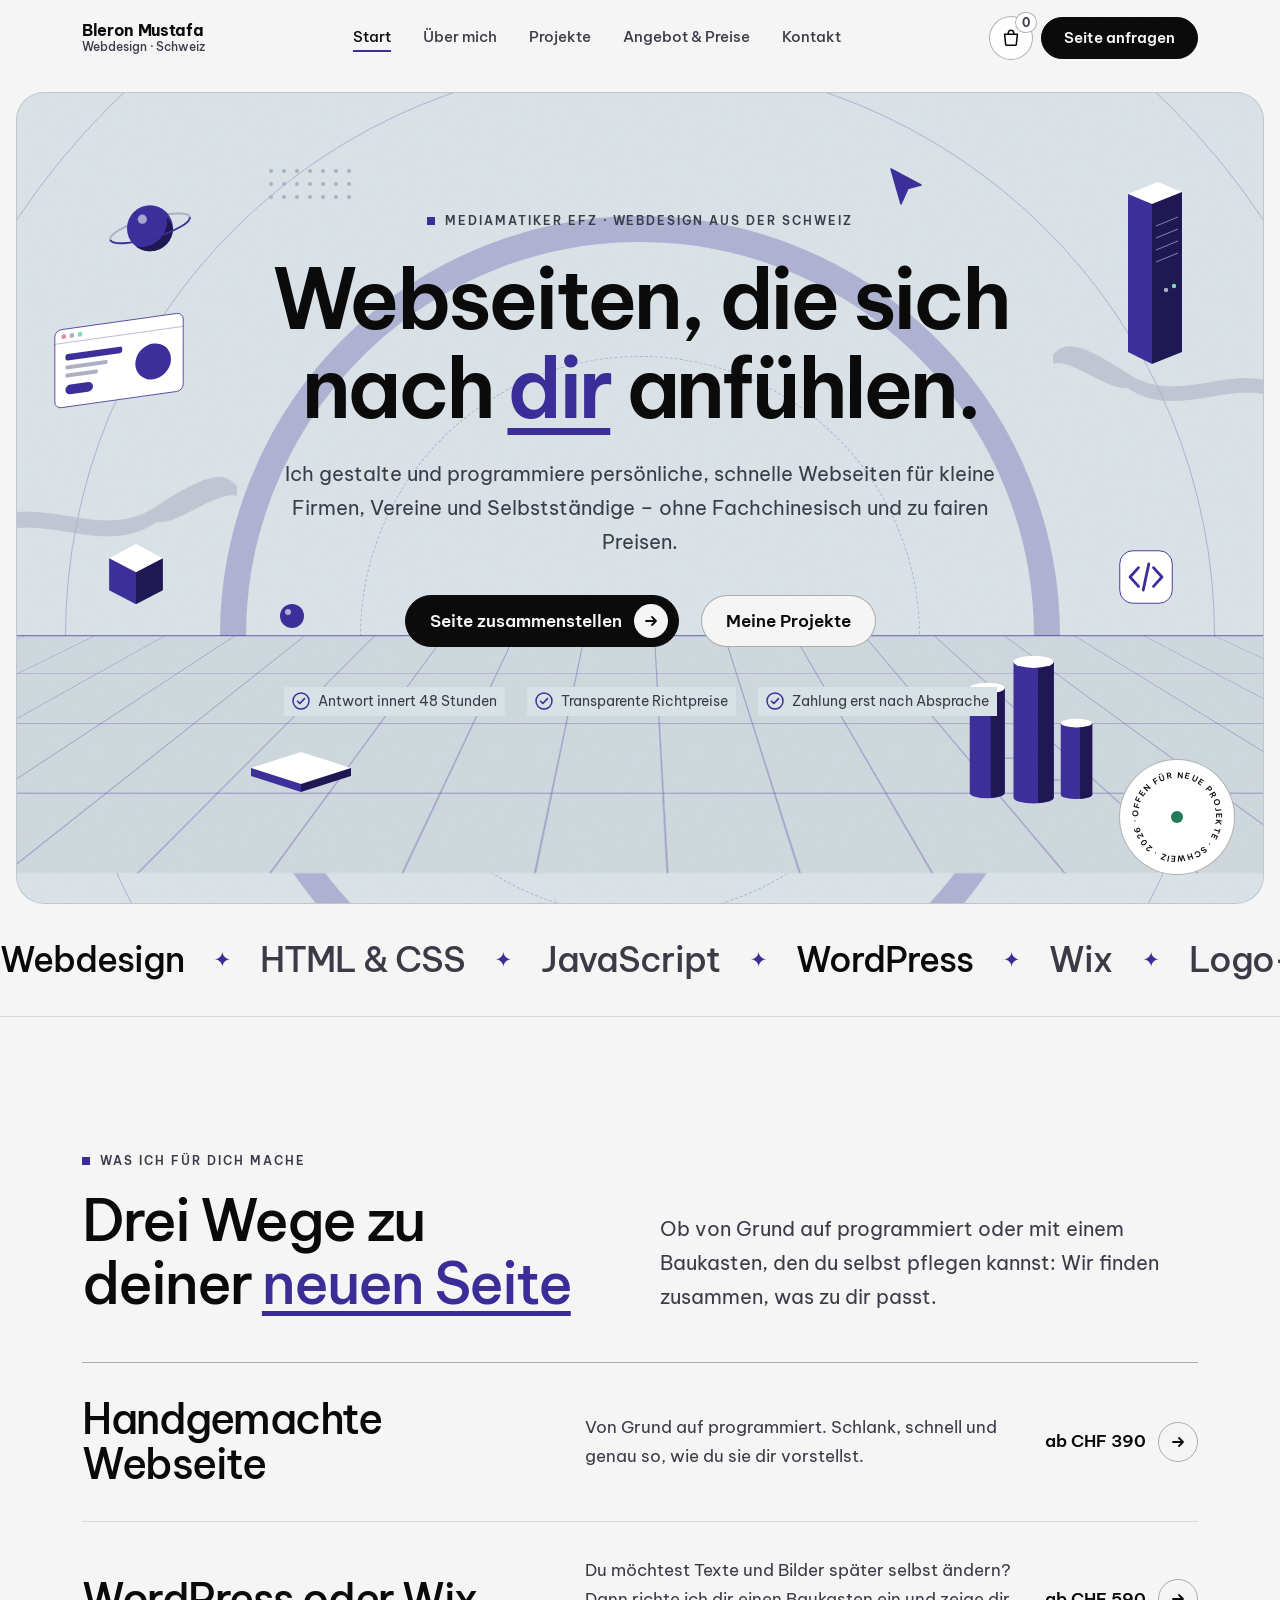
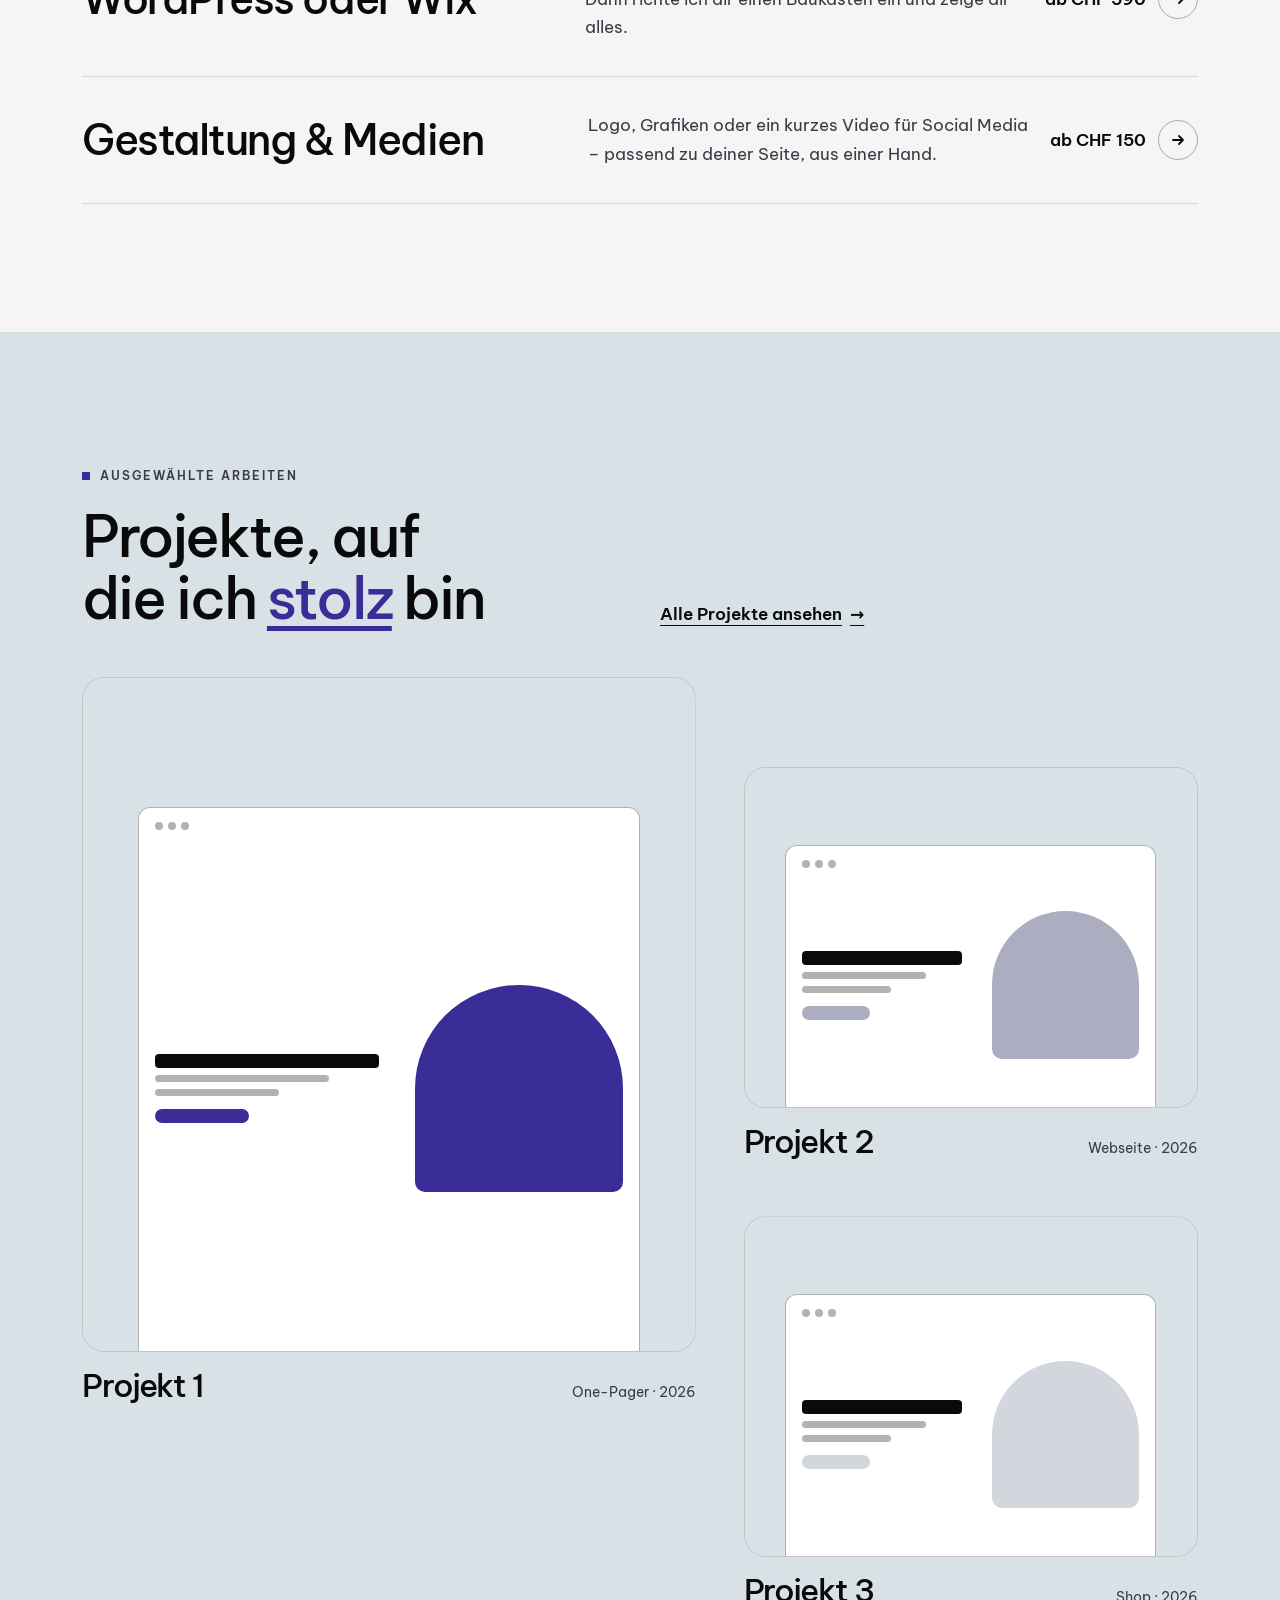
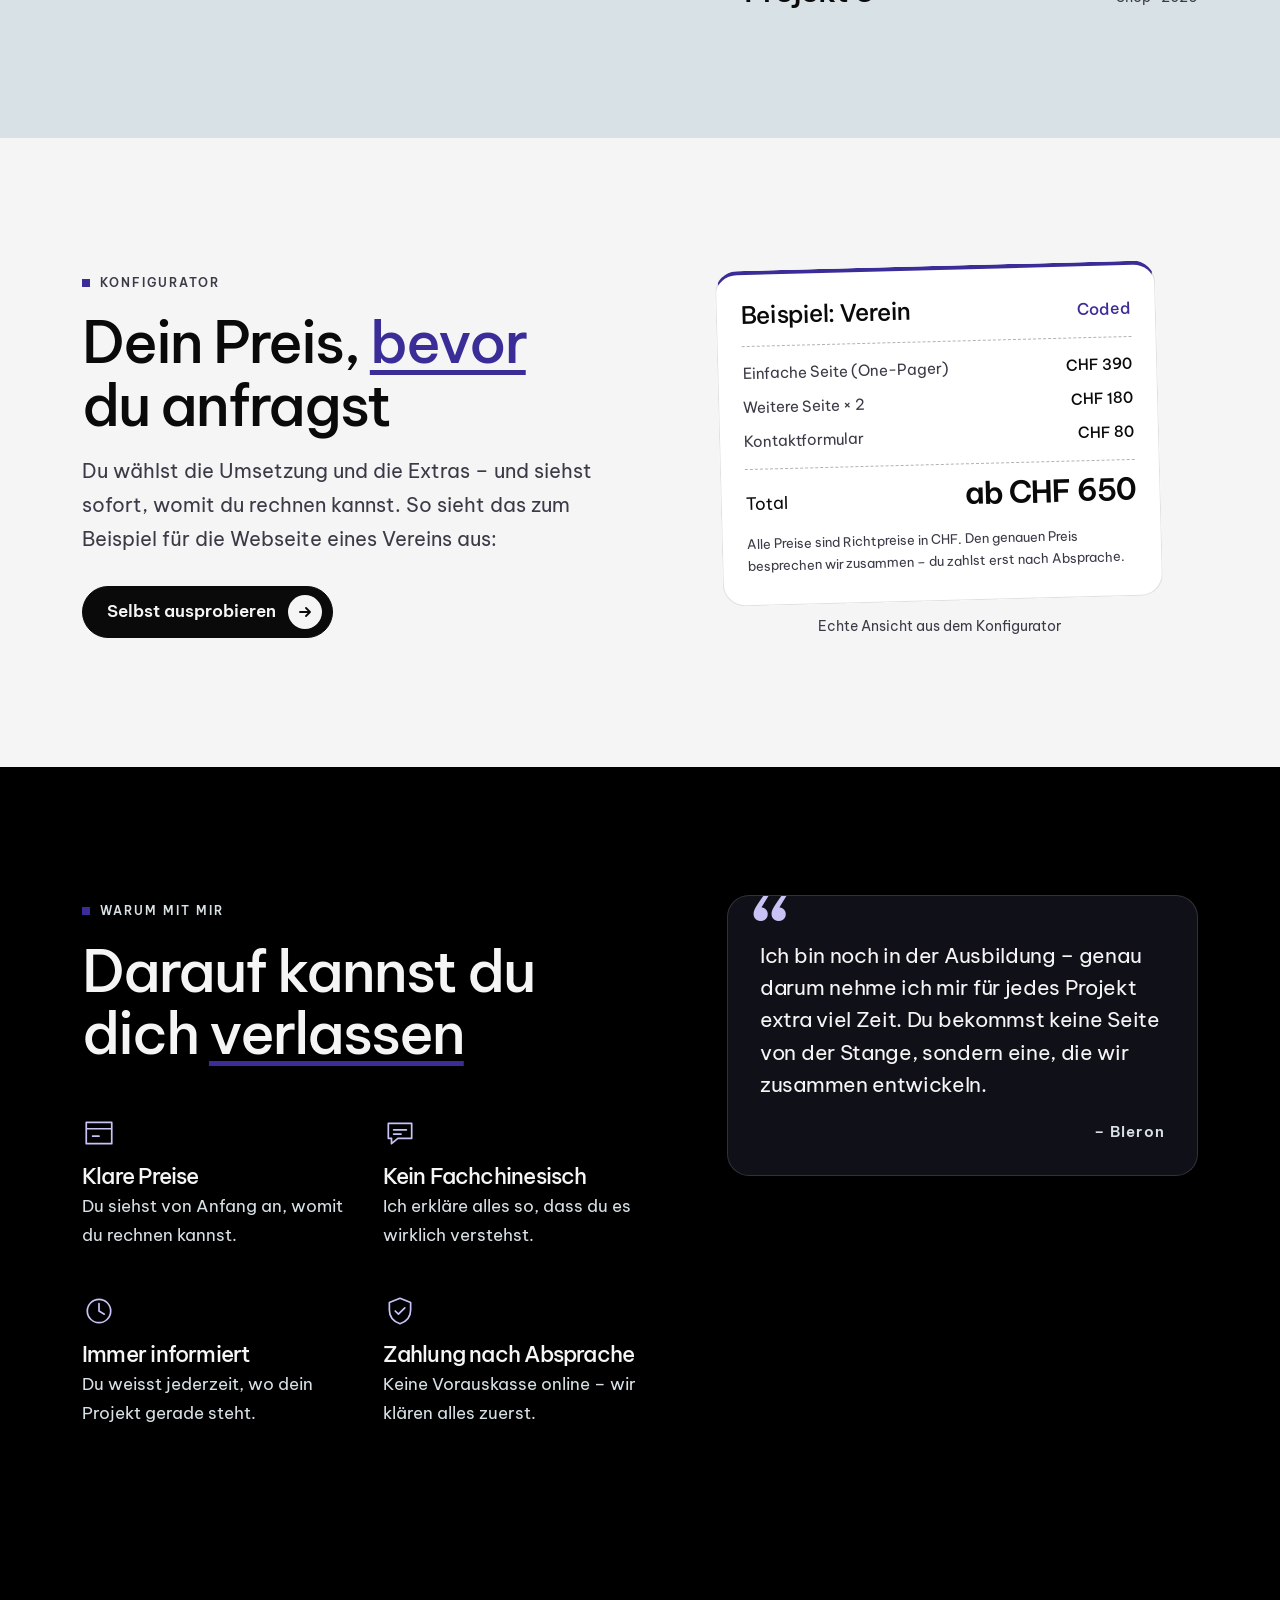
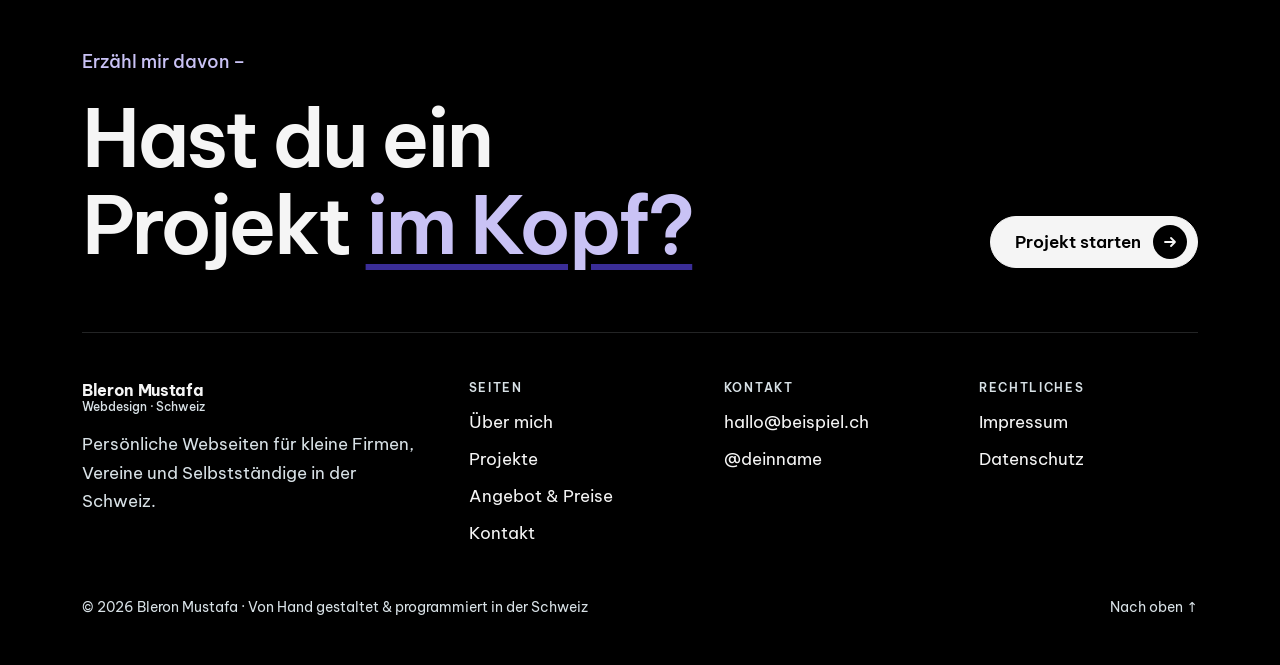
==== commit 70c2cc0c: "Add files via upload" ====
--- a/index.html
+++ b/index.html
@@ -5,7 +5,9 @@
   <meta name="viewport" content="width=device-width, initial-scale=1">
   <title>Bleron Mustafa – Persönliche Webseiten aus der Schweiz</title>
   <meta name="description" content="Bleron Mustafa, Mediamatiker EFZ in Ausbildung: persönliche, schnelle Webseiten für kleine Firmen, Vereine und Selbstständige in der Schweiz. Faire Richtpreise in CHF.">
-  <meta name="theme-color" content="#000000">
+  <meta name="theme-color" content="#f5f5f6" media="(prefers-color-scheme: light)">
+  <meta name="theme-color" content="#000000" media="(prefers-color-scheme: dark)">
+  <meta name="color-scheme" content="light dark">
 
   <!-- Schrift: Be Vietnam Pro -->
   <link rel="preconnect" href="https://fonts.googleapis.com">
@@ -23,7 +25,6 @@
   <header class="site-header">
     <div class="wrap header-row">
       <a class="brand" href="index.html" aria-label="Bleron Mustafa – zur Startseite">
-        <span class="brand__mark" aria-hidden="true">B</span>
         <span class="brand__name">Bleron Mustafa <small>Webdesign · Schweiz</small></span>
       </a>
 
@@ -59,44 +60,33 @@
     <section class="hero" aria-labelledby="heroTitle">
       <div class="hero__frame" id="heroScene">
       <div class="scene" aria-hidden="true">
-        <svg width="0" height="0" style="position:absolute">
-          <defs>
-            <linearGradient id="gV" x1="0" y1="0" x2="0" y2="1"><stop offset="0" stop-color="#d8e1e6"/><stop offset="1" stop-color="#3a2d97"/></linearGradient>
-            <linearGradient id="gV2" x1="0" y1="0" x2="1" y2="1"><stop offset="0" stop-color="#4a3cb8"/><stop offset="1" stop-color="#0a0820"/></linearGradient>
-            <linearGradient id="gDark" x1="0" y1="0" x2="0" y2="1"><stop offset="0" stop-color="#2a2070"/><stop offset="1" stop-color="#030208"/></linearGradient>
-            <linearGradient id="gSide" x1="0" x2="1"><stop offset="0" stop-color="#07061a"/><stop offset=".6" stop-color="#4a3cb8"/><stop offset="1" stop-color="#1a1450"/></linearGradient>
-            <radialGradient id="gPlanet" cx=".35" cy=".3" r=".8"><stop offset="0" stop-color="#f5f5f6"/><stop offset=".38" stop-color="#4a3cb8"/><stop offset="1" stop-color="#05041a"/></radialGradient>
-            <linearGradient id="gRibbon" x1="0" x2="1"><stop offset="0" stop-color="#3a2d97" stop-opacity="0"/><stop offset=".55" stop-color="#adadc2"/><stop offset="1" stop-color="#3a2d97" stop-opacity=".25"/></linearGradient>
-          </defs>
-        </svg>
-        <div class="scene__glow"></div>
         <div class="scene__arch"><span></span><span></span><span></span><span></span></div>
         <div class="scene__floor"></div>
         <div class="scene__horizon"></div>
 
         <!-- Planet -->
-        <div class="obj obj--planet"><svg viewBox="0 0 120 100"><path d="M6 50a54 13 0 0 1 108 0" transform="rotate(-16 60 50)" fill="none" stroke="#adadc2" stroke-width="2.5" opacity=".6"/><circle cx="60" cy="50" r="30" fill="url(#gPlanet)"/><path d="M6 50a54 13 0 0 0 108 0" transform="rotate(-16 60 50)" fill="none" stroke="#f5f5f6" stroke-width="2.5"/></svg></div>
+        <div class="obj obj--planet"><svg viewBox="0 0 120 100"><path class="s-soft" d="M6 50a54 13 0 0 1 108 0" transform="rotate(-16 60 50)" fill="none" stroke-width="2.5"/><circle class="f-left" cx="60" cy="50" r="30"/><path class="f-right" d="M90 50a30 30 0 0 1-48 24 34 34 0 0 0 40-38 30 30 0 0 1 8 14z"/><circle class="f-top" cx="50" cy="38" r="6" opacity=".55"/><path class="s-line" d="M6 50a54 13 0 0 0 108 0" transform="rotate(-16 60 50)" fill="none" stroke-width="2.5"/></svg></div>
         <!-- Würfel -->
-        <div class="obj obj--cube"><svg viewBox="0 0 100 110"><path d="M50 8 92 30 50 52 8 30z" fill="#d3d7dd"/><path d="M8 30 50 52v50L8 80z" fill="url(#gV2)"/><path d="M92 30 50 52v50l42-22z" fill="url(#gDark)"/><path d="M50 8 92 30 50 52 8 30zM50 52v50" fill="none" stroke="#f5f5f6" stroke-opacity=".5"/></svg></div>
+        <div class="obj obj--cube"><svg viewBox="0 0 100 110"><path class="f-top" d="M50 8 92 30 50 52 8 30z"/><path class="f-left" d="M8 30 50 52v50L8 80z"/><path class="f-right" d="M92 30 50 52v50l42-22z"/></svg></div>
         <!-- Browserfenster -->
-        <div class="obj obj--window"><svg viewBox="0 0 160 124"><g transform="skewY(-8) translate(0 22)"><rect x="1" y="1" width="158" height="96" rx="8" fill="#05041a" fill-opacity=".9" stroke="#adadc2" stroke-opacity=".7"/><path d="M1 18h158" stroke="#adadc2" stroke-opacity=".4"/><circle cx="12" cy="10" r="3" fill="#ff8fa3"/><circle cx="22" cy="10" r="3" fill="#adadc2"/><circle cx="32" cy="10" r="3" fill="#6ee7b7"/><rect x="14" y="32" width="70" height="8" rx="3" fill="#f5f5f6"/><rect x="14" y="46" width="52" height="5" rx="2" fill="#adadc2" opacity=".5"/><rect x="14" y="56" width="40" height="5" rx="2" fill="#adadc2" opacity=".5"/><rect x="14" y="70" width="34" height="12" rx="6" fill="#3a2d97"/><circle cx="122" cy="56" r="22" fill="url(#gPlanet)"/></g></svg></div>
+        <div class="obj obj--window"><svg viewBox="0 0 160 124"><g transform="skewY(-8) translate(0 22)"><rect class="f-win s-line" x="1" y="1" width="158" height="96" rx="8"/><path class="s-line" d="M1 18h158" opacity=".4"/><circle class="f-pink" cx="12" cy="10" r="3"/><circle class="f-soft" cx="22" cy="10" r="3"/><circle class="f-ok" cx="32" cy="10" r="3"/><rect class="f-left" x="14" y="32" width="70" height="8" rx="3"/><rect class="f-soft" x="14" y="46" width="52" height="5" rx="2"/><rect class="f-soft" x="14" y="56" width="40" height="5" rx="2"/><rect class="f-left" x="14" y="70" width="34" height="12" rx="6"/><circle class="f-left" cx="122" cy="56" r="22"/></g></svg></div>
         <!-- Monolith / Server -->
-        <div class="obj obj--monolith"><svg viewBox="0 0 70 200"><path d="M10 20 40 8 64 18 34 30z" fill="#d3d7dd"/><path d="M10 20 34 30v160L10 178z" fill="url(#gV2)"/><path d="M34 30 64 18v160l-30 12z" fill="url(#gDark)"/><path d="M38 52l22-9M38 64l22-9M38 76l22-9M38 88l22-9" stroke="#d8e1e6" stroke-opacity=".45"/><circle cx="56" cy="112" r="2.2" fill="#6ee7b7"/><circle cx="48" cy="116" r="2.2" fill="#adadc2"/></svg></div>
+        <div class="obj obj--monolith"><svg viewBox="0 0 70 200"><path class="f-top" d="M10 20 40 8 64 18 34 30z"/><path class="f-left" d="M10 20 34 30v160L10 178z"/><path class="f-right" d="M34 30 64 18v160l-30 12z"/><path class="s-soft" d="M38 52l22-9M38 64l22-9M38 76l22-9M38 88l22-9" opacity=".7"/><circle class="f-ok" cx="56" cy="112" r="2.2"/><circle class="f-soft" cx="48" cy="116" r="2.2"/></svg></div>
         <!-- Säulen -->
-        <div class="obj obj--pillars"><svg viewBox="0 0 160 175"><path d="M50 120h10M106 145h8" stroke="#d8e1e6" stroke-width="2"/><path d="M10 40v120a20 6 0 0 0 40 0V40z" fill="url(#gSide)"/><ellipse cx="30" cy="40" rx="20" ry="6" fill="#d3d7dd"/><path d="M60 10v155a23 7 0 0 0 46 0V10z" fill="url(#gSide)"/><ellipse cx="83" cy="10" rx="23" ry="7" fill="#f5f5f6"/><path d="M92 24v130" stroke="#f5f5f6" stroke-opacity=".35" stroke-width="2"/><path d="M114 80v82a18 5 0 0 0 36 0V80z" fill="url(#gSide)"/><ellipse cx="132" cy="80" rx="18" ry="5" fill="#adadc2"/></svg></div>
+        <div class="obj obj--pillars"><svg viewBox="0 0 160 175"><path class="s-soft" d="M50 120h10M106 145h8" stroke-width="2"/><path class="f-left" d="M10 40v120a20 6 0 0 0 40 0V40z"/><path class="f-right" d="M34 40h16v120a20 6 0 0 1-16 5.5z"/><ellipse class="f-top" cx="30" cy="40" rx="20" ry="6"/><path class="f-left" d="M60 10v155a23 7 0 0 0 46 0V10z"/><path class="f-right" d="M88 10h18v155a23 7 0 0 1-18 6.5z"/><ellipse class="f-top" cx="83" cy="10" rx="23" ry="7"/><path class="f-left" d="M114 80v82a18 5 0 0 0 36 0V80z"/><path class="f-right" d="M136 80h14v82a18 5 0 0 1-14 4.5z"/><ellipse class="f-top" cx="132" cy="80" rx="18" ry="5"/></svg></div>
         <!-- Bänder -->
-        <div class="obj obj--ribbon-l"><svg viewBox="0 0 260 90"><path d="M0 60C60 20 120 80 180 40S250 10 260 20v10c-20-6-60 30-80 26C120 96 60 36 0 76z" fill="url(#gRibbon)"/></svg></div>
-        <div class="obj obj--ribbon-r"><svg viewBox="0 0 260 90"><path transform="scale(-1 1) translate(-260 0)" d="M0 60C60 20 120 80 180 40S250 10 260 20v10c-20-6-60 30-80 26C120 96 60 36 0 76z" fill="url(#gRibbon)"/></svg></div>
+        <div class="obj obj--ribbon-l"><svg viewBox="0 0 260 90"><path class="f-soft" opacity=".55" d="M0 60C60 20 120 80 180 40S250 10 260 20v10c-20-6-60 30-80 26C120 96 60 36 0 76z"/></svg></div>
+        <div class="obj obj--ribbon-r"><svg viewBox="0 0 260 90"><path class="f-soft" opacity=".55" transform="scale(-1 1) translate(-260 0)" d="M0 60C60 20 120 80 180 40S250 10 260 20v10c-20-6-60 30-80 26C120 96 60 36 0 76z"/></svg></div>
         <!-- Mauszeiger -->
-        <div class="obj obj--cursor"><svg viewBox="0 0 40 46"><path d="M4 3l30 16-13 3.5L14 38z" fill="url(#gV)" stroke="#f5f5f6" stroke-width="1.5" stroke-linejoin="round"/></svg></div>
+        <div class="obj obj--cursor"><svg viewBox="0 0 40 46"><path class="f-left s-line" d="M4 3l30 16-13 3.5L14 38z" stroke-width="1.5" stroke-linejoin="round"/></svg></div>
         <!-- Kugel -->
-        <div class="obj obj--sphere"><svg viewBox="0 0 26 26"><circle cx="13" cy="13" r="12" fill="url(#gPlanet)"/></svg></div>
+        <div class="obj obj--sphere"><svg viewBox="0 0 26 26"><circle class="f-left" cx="13" cy="13" r="12"/><circle class="f-top" cx="9" cy="9" r="3" opacity=".6"/></svg></div>
         <!-- Platte -->
-        <div class="obj obj--slab"><svg viewBox="0 0 120 50"><path d="M10 20 60 4l50 16-50 16z" fill="#3a2d97" fill-opacity=".85"/><path d="M10 20v8l50 16v-8z" fill="url(#gV2)"/><path d="M110 20v8L60 44v-8z" fill="url(#gDark)"/></svg></div>
+        <div class="obj obj--slab"><svg viewBox="0 0 120 50"><path class="f-top" d="M10 20 60 4l50 16-50 16z"/><path class="f-left" d="M10 20v8l50 16v-8z"/><path class="f-right" d="M110 20v8L60 44v-8z"/></svg></div>
         <!-- Code-Symbol -->
-        <div class="obj obj--code"><svg viewBox="0 0 64 64"><rect x="4" y="4" width="56" height="56" rx="14" fill="#05041a" fill-opacity=".85" stroke="#adadc2" stroke-opacity=".6"/><path d="M24 22l-9 10 9 10M40 22l9 10-9 10M35 18l-6 28" fill="none" stroke="#d8e1e6" stroke-width="3" stroke-linecap="round" stroke-linejoin="round"/></svg></div>
+        <div class="obj obj--code"><svg viewBox="0 0 64 64"><rect class="f-win s-line" x="4" y="4" width="56" height="56" rx="14"/><path class="s-line" d="M24 22l-9 10 9 10M40 22l9 10-9 10M35 18l-6 28" fill="none" stroke-width="3" stroke-linecap="round" stroke-linejoin="round"/></svg></div>
         <!-- Punkte -->
-        <div class="obj obj--dots"><svg viewBox="0 0 90 32"><g fill="#adadc2" opacity=".55"><circle cx="5" cy="5" r="2"/><circle cx="18" cy="5" r="2"/><circle cx="31" cy="5" r="2"/><circle cx="44" cy="5" r="2"/><circle cx="57" cy="5" r="2"/><circle cx="70" cy="5" r="2"/><circle cx="83" cy="5" r="2"/><circle cx="5" cy="18" r="2"/><circle cx="18" cy="18" r="2"/><circle cx="31" cy="18" r="2"/><circle cx="44" cy="18" r="2"/><circle cx="57" cy="18" r="2"/><circle cx="70" cy="18" r="2"/><circle cx="83" cy="18" r="2"/><circle cx="5" cy="31" r="2"/><circle cx="18" cy="31" r="2"/><circle cx="31" cy="31" r="2"/><circle cx="44" cy="31" r="2"/><circle cx="57" cy="31" r="2"/><circle cx="70" cy="31" r="2"/><circle cx="83" cy="31" r="2"/></g></svg></div>
+        <div class="obj obj--dots"><svg viewBox="0 0 90 32"><g class="f-soft"><circle cx="5" cy="5" r="2"/><circle cx="18" cy="5" r="2"/><circle cx="31" cy="5" r="2"/><circle cx="44" cy="5" r="2"/><circle cx="57" cy="5" r="2"/><circle cx="70" cy="5" r="2"/><circle cx="83" cy="5" r="2"/><circle cx="5" cy="18" r="2"/><circle cx="18" cy="18" r="2"/><circle cx="31" cy="18" r="2"/><circle cx="44" cy="18" r="2"/><circle cx="57" cy="18" r="2"/><circle cx="70" cy="18" r="2"/><circle cx="83" cy="18" r="2"/><circle cx="5" cy="31" r="2"/><circle cx="18" cy="31" r="2"/><circle cx="31" cy="31" r="2"/><circle cx="44" cy="31" r="2"/><circle cx="57" cy="31" r="2"/><circle cx="70" cy="31" r="2"/><circle cx="83" cy="31" r="2"/></g></svg></div>
       </div>
         <div class="hero__content">
           <p class="kicker" data-reveal>Mediamatiker EFZ · Webdesign aus der Schweiz</p>
@@ -134,19 +124,16 @@
         </div>
         <div class="services">
           <a class="service" href="angebot.html?typ=coded" data-reveal>
-            <span class="service__no">01</span>
             <h3 class="service__title">Handgemachte Webseite</h3>
             <p class="service__text">Von Grund auf programmiert. Schlank, schnell und genau so, wie du sie dir vorstellst.</p>
             <span class="service__price"><span data-price="base.coded"></span><span class="service__arrow"><svg width="16" height="16" viewBox="0 0 16 16" aria-hidden="true"><path d="M3 8h10M9 4l4 4-4 4" fill="none" stroke="currentColor" stroke-width="1.8" stroke-linecap="round" stroke-linejoin="round"/></svg></span></span>
           </a>
           <a class="service" href="angebot.html?typ=cms" data-reveal>
-            <span class="service__no">02</span>
             <h3 class="service__title">WordPress oder Wix</h3>
             <p class="service__text">Du möchtest Texte und Bilder später selbst ändern? Dann richte ich dir einen Baukasten ein und zeige dir alles.</p>
             <span class="service__price"><span data-price="base.cms"></span><span class="service__arrow"><svg width="16" height="16" viewBox="0 0 16 16" aria-hidden="true"><path d="M3 8h10M9 4l4 4-4 4" fill="none" stroke="currentColor" stroke-width="1.8" stroke-linecap="round" stroke-linejoin="round"/></svg></span></span>
           </a>
           <a class="service" href="angebot.html" data-reveal>
-            <span class="service__no">03</span>
             <h3 class="service__title">Gestaltung &amp; Medien</h3>
             <p class="service__text">Logo, Grafiken oder ein kurzes Video für Social Media – passend zu deiner Seite, aus einer Hand.</p>
             <span class="service__price"><span data-price="extra.logo"></span><span class="service__arrow"><svg width="16" height="16" viewBox="0 0 16 16" aria-hidden="true"><path d="M3 8h10M9 4l4 4-4 4" fill="none" stroke="currentColor" stroke-width="1.8" stroke-linecap="round" stroke-linejoin="round"/></svg></span></span>
@@ -169,17 +156,19 @@
       </div>
     </section>
 
-    <!-- Ablauf -->
-    <section class="section" aria-labelledby="processTitle">
-      <div class="wrap">
-        <div class="section-head">
-          <div>
-            <p class="kicker" data-reveal>So arbeiten wir zusammen</p>
-            <h2 class="title-l" id="processTitle" data-reveal style="--d:.1s">Vier Schritte, <em>keine Überraschungen</em></h2>
-          </div>
-          <p class="lead" data-reveal style="--d:.2s">Du weisst immer, wo dein Projekt steht und was als Nächstes passiert.</p>
-        </div>
-        <ol class="process" id="process"><li class="process__line" aria-hidden="true"></li></ol>
+    <!-- Konfigurator-Vorschau -->
+    <section class="section" aria-labelledby="previewTitle">
+      <div class="wrap preview-grid">
+        <div>
+          <p class="kicker" data-reveal>Konfigurator</p>
+          <h2 class="title-l" id="previewTitle" data-reveal style="--d:.1s">Dein Preis, <em>bevor</em> du anfragst</h2>
+          <p class="lead" data-reveal style="--d:.2s">Du wählst die Umsetzung und die Extras – und siehst sofort, womit du rechnen kannst. So sieht das zum Beispiel für die Webseite eines Vereins aus:</p>
+          <p data-reveal style="--d:.3s"><a class="btn" href="angebot.html">Selbst ausprobieren <span class="btn__icon"><svg width="16" height="16" viewBox="0 0 16 16" aria-hidden="true"><path d="M3 8h10M9 4l4 4-4 4" fill="none" stroke="currentColor" stroke-width="1.8" stroke-linecap="round" stroke-linejoin="round"/></svg></span></a></p>
+        </div>
+        <figure class="preview" data-reveal="scale" style="margin:0">
+          <div class="receipt" id="examplePreview"></div>
+          <figcaption class="preview__caption">Echte Ansicht aus dem Konfigurator</figcaption>
+        </figure>
       </div>
     </section>
 
@@ -214,8 +203,7 @@
       <div class="footer-grid">
         <div>
           <a class="brand" href="index.html" aria-label="Zur Startseite">
-            <span class="brand__mark" aria-hidden="true">B</span>
-            <span class="brand__name">Bleron Mustafa</span>
+            <span class="brand__name">Bleron Mustafa <small>Webdesign · Schweiz</small></span>
           </a>
           <p style="margin-top:16px">Persönliche Webseiten für kleine Firmen, Vereine und Selbstständige in der Schweiz.</p>
         </div>
--- a/style.css
+++ b/style.css
@@ -1,52 +1,97 @@
 /* =========================================================
    Bleron Mustafa – Webdesign
-   Dunkles Design mit violettem Leuchten. Mobile first.
-   Inhalt: 1 Grundlagen · 2 Bausteine · 3 Header/Footer
-           4 Startseite (Szene) · 5 Unterseiten · 6 Konfigurator
-           7 Warenkorb/Bestellung · 8 Animationen · 9 Breakpoints
+   Hell oder dunkel – je nach Einstellung des Geräts.
+   Bewusst ohne Farbverläufe, Unschärfe und Leucht-Schatten.
+   Inhalt: 1 Farben · 2 Grundlagen · 3 Bausteine · 4 Header/Footer
+           5 Startseite · 6 Unterseiten · 7 Konfigurator
+           8 Warenkorb/Bestellung · 9 Animationen · 10 Breakpoints
    ========================================================= */
 
-/* ---------- 1 Grundlagen ---------- */
+/* ---------- 1 Farben (Palette: #f5f5f6 #d8e1e6 #d3d7dd #adadc2 #3a2d97 #000) ---------- */
 :root {
-  --bg: #000000;          /* Schwarz */
-  --bg-2: #08080d;        /* etwas heller für Abschnitte */
-  --card: #0f0f17;        /* Karten */
-  --glass: rgba(216, 225, 230, .04);
-  --ink: #f5f5f6;         /* Haupttext */
-  --ink-soft: #adadc2;    /* Nebentext */
-  --line: rgba(211, 215, 221, .14);
-  --line-strong: rgba(211, 215, 221, .32);
-  --accent: #3a2d97;      /* Indigo (Hauptfarbe) */
-  --accent-2: #4a3cb8;    /* etwas helleres Indigo für Verläufe */
-  --lilac: #d8e1e6;       /* helles Blaugrau */
-  --glow: rgba(74, 60, 184, .65);
-  --ok: #6ee7b7;
-  --danger: #ff8fa3;
-
-  --serif: "Be Vietnam Pro", system-ui, -apple-system, "Segoe UI", sans-serif;
-  --sans: "Be Vietnam Pro", system-ui, -apple-system, "Segoe UI", sans-serif;
-
+  color-scheme: light dark;
+  /* Hell */
+  --bg: #f5f5f5;
+  --bg-2: #d8e1e6;          /* Flächen für Abschnitte */
+  --card: #ffffff;
+  --ink: #0a0a0a;           /* Haupttext, neutral */
+  --ink-soft: #3b3b48;      /* Nebentext, gut lesbar */
+  --line: rgba(0, 0, 0, .12);
+  --line-strong: rgba(0, 0, 0, .3);
+  --accent: #3a2d97;        /* Indigo: nur für Akzente, nicht für Buttons */
+  --accent-text: #3a2d97;   /* Indigo als Textfarbe */
+  --ok: #1f7a55;
+  --danger: #b4233a;
+  /* Szene auf der Startseite */
+  --s-bg: #d8e1e6;
+  --s-floor: #cdd6dc;
+  --s-top: #ffffff;
+  --s-left: #3a2d97;
+  --s-right: #1d1650;
+  --s-soft: #adadc2;
+  --s-line: rgba(58, 45, 151, .28);
+  --s-win: #ffffff;
+  --s-winline: #3a2d97;
+  --grid-tile: url("data:image/svg+xml,%3Csvg xmlns='http://www.w3.org/2000/svg' width='70' height='70'%3E%3Cpath d='M0 .5H70M.5 0V70' fill='none' stroke='%233a2d97' stroke-opacity='.35'/%3E%3C/svg%3E");
+  --page-tile: url("data:image/svg+xml,%3Csvg xmlns='http://www.w3.org/2000/svg' width='56' height='56'%3E%3Cpath d='M0 .5H56M.5 0V56' fill='none' stroke='%23000' stroke-opacity='.06'/%3E%3C/svg%3E");
+
+  --font: "Be Vietnam Pro", system-ui, -apple-system, "Segoe UI", sans-serif;
   --wrap: 1180px;
   --gutter: 20px;
   --header-h: 68px;
   --radius: 22px;
   --radius-sm: 12px;
   --ease: cubic-bezier(.22, .8, .24, 1);
-  --noise: url("data:image/svg+xml,%3Csvg xmlns='http://www.w3.org/2000/svg' width='200' height='200'%3E%3Cfilter id='n'%3E%3CfeTurbulence type='fractalNoise' baseFrequency='.85' numOctaves='3' stitchTiles='stitch'/%3E%3CfeColorMatrix values='0 0 0 0 1 0 0 0 0 1 0 0 0 0 1 0 0 0 .55 0'/%3E%3C/filter%3E%3Crect width='100%25' height='100%25' filter='url(%23n)'/%3E%3C/svg%3E");
-}
-
+  --noise: url("data:image/svg+xml,%3Csvg xmlns='http://www.w3.org/2000/svg' width='200' height='200'%3E%3Cfilter id='n'%3E%3CfeTurbulence type='fractalNoise' baseFrequency='.85' numOctaves='3' stitchTiles='stitch'/%3E%3CfeColorMatrix values='0 0 0 0 .5 0 0 0 0 .5 0 0 0 0 .5 0 0 0 .55 0'/%3E%3C/filter%3E%3Crect width='100%25' height='100%25' filter='url(%23n)'/%3E%3C/svg%3E");
+}
+
+/* Dunkel: wenn das Gerät auf dunkel steht */
+@media (prefers-color-scheme: dark) {
+  :root {
+    --bg: #000000;
+    --bg-2: #0b0b12;
+    --card: #101018;
+    --ink: #f5f5f5;
+    --ink-soft: #d8e1e6;    /* hell genug zum Lesen */
+    --line: rgba(216, 225, 230, .16);
+    --line-strong: rgba(216, 225, 230, .36);
+    --accent-text: #c9c2f5; /* helles Indigo für Text auf Schwarz */
+    --ok: #c4f2dd;
+    --danger: #ff9aab;
+    --s-bg: #07070d;
+    --s-floor: #050409;
+    --s-top: #d3d7dd;
+    --s-left: #3a2d97;
+    --s-right: #1a1450;
+    --s-soft: #adadc2;
+    --s-line: rgba(216, 225, 230, .2);
+    --s-win: #101018;
+    --s-winline: #d8e1e6;
+    --grid-tile: url("data:image/svg+xml,%3Csvg xmlns='http://www.w3.org/2000/svg' width='70' height='70'%3E%3Cpath d='M0 .5H70M.5 0V70' fill='none' stroke='%23d8e1e6' stroke-opacity='.28'/%3E%3C/svg%3E");
+    --page-tile: url("data:image/svg+xml,%3Csvg xmlns='http://www.w3.org/2000/svg' width='56' height='56'%3E%3Cpath d='M0 .5H56M.5 0V56' fill='none' stroke='%23fff' stroke-opacity='.06'/%3E%3C/svg%3E");
+  }
+}
+
+/* Dunkle Bänder (Versprechen, Footer) – in beiden Modi dunkel */
+.section--ink, .site-footer {
+  --bg: #000000; --card: #101018; --ink: #f5f5f5; --ink-soft: #d8e1e6;
+  --line: rgba(216, 225, 230, .16); --line-strong: rgba(216, 225, 230, .36); --accent-text: #c9c2f5;
+  background: var(--bg); color: var(--ink);
+}
+
+/* ---------- 2 Grundlagen ---------- */
 *, *::before, *::after { box-sizing: border-box; }
-html { scroll-behavior: smooth; scroll-padding-top: calc(var(--header-h) + 16px); -webkit-text-size-adjust: 100%; color-scheme: dark; }
+html { scroll-behavior: smooth; scroll-padding-top: calc(var(--header-h) + 16px); -webkit-text-size-adjust: 100%; }
 body {
   margin: 0; min-height: 100vh; display: flex; flex-direction: column;
   background: var(--bg); color: var(--ink);
-  font: 400 1.0625rem/1.7 var(--sans);
+  font: 400 1.0625rem/1.7 var(--font);
   -webkit-font-smoothing: antialiased;
 }
-/* Körnung über der ganzen Seite */
+/* feine Körnung */
 body::after {
   content: ""; position: fixed; inset: 0; z-index: 500; pointer-events: none;
-  background-image: var(--noise); opacity: .07; mix-blend-mode: overlay;
+  background-image: var(--noise); opacity: .06; mix-blend-mode: overlay;
 }
 main { flex: 1; }
 img, svg { display: block; max-width: 100%; }
@@ -54,18 +99,17 @@
 p { margin: 0 0 1em; }
 p:last-child { margin-bottom: 0; }
 ul, ol { margin: 0; padding: 0; list-style: none; }
-h1, h2, h3, h4 { font-family: var(--serif); font-weight: 500; line-height: 1.08; letter-spacing: -0.035em; margin: 0; text-wrap: balance; }
+h1, h2, h3, h4 { font-family: var(--font); font-weight: 500; line-height: 1.08; letter-spacing: -0.035em; margin: 0; text-wrap: balance; }
+/* Betonung: ein Wort in Indigo mit Strich darunter – keine Verläufe */
 h1 em, h2 em, h3 em {
-  font-style: normal; color: var(--lilac);
-  background: linear-gradient(100deg, #f5f5f6 0%, #d8e1e6 35%, #8f86d6 100%);
-  -webkit-background-clip: text; background-clip: text; -webkit-text-fill-color: transparent;
-  padding-right: .06em;
+  font-style: normal; color: var(--accent-text);
+  text-decoration: underline; text-decoration-color: var(--accent); text-decoration-thickness: .08em; text-underline-offset: .12em;
 }
 button, input, textarea, select { font: inherit; color: inherit; }
 button { cursor: pointer; }
 [hidden] { display: none !important; }
 ::selection { background: var(--accent); color: #fff; }
-:focus-visible { outline: 2px solid var(--lilac); outline-offset: 3px; border-radius: 6px; }
+:focus-visible { outline: 2px solid var(--accent-text); outline-offset: 3px; border-radius: 6px; }
 
 .wrap { width: 100%; max-width: var(--wrap); margin: 0 auto; padding: 0 var(--gutter); }
 .visually-hidden {
@@ -74,17 +118,17 @@
 }
 .skip-link {
   position: absolute; left: 12px; top: -80px; z-index: 600; padding: 10px 18px;
-  background: var(--accent); color: #fff; border-radius: var(--radius-sm); text-decoration: none; font-weight: 600;
+  background: var(--ink); color: var(--bg); border-radius: var(--radius-sm); text-decoration: none; font-weight: 600;
 }
 .skip-link:focus { top: 12px; }
 
-/* ---------- 2 Bausteine ---------- */
-.hand { font: 400 1.35rem/1.2 var(--serif); color: var(--lilac); }
+/* ---------- 3 Bausteine ---------- */
+.hand { font-size: 1.15rem; font-weight: 500; color: var(--accent-text); }
 .kicker {
   display: inline-flex; align-items: center; gap: 10px; margin-bottom: 18px;
-  font-size: .78rem; font-weight: 600; letter-spacing: .16em; text-transform: uppercase; color: var(--lilac);
-}
-.kicker::before { content: ""; width: 6px; height: 6px; border-radius: 50%; background: var(--accent); box-shadow: 0 0 12px var(--accent); }
+  font-size: .78rem; font-weight: 600; letter-spacing: .16em; text-transform: uppercase; color: var(--ink-soft);
+}
+.kicker::before { content: ""; width: 8px; height: 8px; background: var(--accent); }
 .title-xl { font-size: clamp(2.5rem, 8.5vw, 5.2rem); font-weight: 600; letter-spacing: -0.045em; }
 .title-l { font-size: clamp(2.1rem, 6vw, 3.6rem); }
 .title-m { font-size: clamp(1.6rem, 4vw, 2.2rem); }
@@ -92,109 +136,87 @@
 .muted { color: var(--ink-soft); }
 
 .section { padding: 84px 0; position: relative; }
-.section--sand { background: var(--bg-2); border-block: 1px solid rgba(211, 215, 221, .08); }
-.section--ink {
-  background:
-    radial-gradient(60% 70% at 85% 10%, rgba(74, 60, 184, .22), transparent 70%),
-    radial-gradient(50% 60% at 0% 100%, rgba(58, 45, 151, .18), transparent 70%),
-    var(--bg-2);
-  overflow: hidden;
-}
+.section--sand { background: var(--bg-2); }
+.section--ink { overflow: hidden; }
 .section-head { display: grid; gap: 18px; margin-bottom: 48px; }
 .section-head .lead { margin: 0; }
 
-/* Buttons: Pille mit Pfeil, leuchtend */
+/* Buttons: neutral gefüllt (Schwarz bzw. Weiss), Pfeil im Kreis */
 .btn {
   position: relative; display: inline-flex; align-items: center; gap: 12px;
-  min-height: 52px; padding: 0 10px 0 24px; border-radius: 999px;
-  border: 1px solid rgba(216, 225, 230, .55);
-  background: linear-gradient(135deg, var(--accent-2), var(--accent));
-  color: #fff; font-weight: 600; text-decoration: none; isolation: isolate;
-  box-shadow: 0 0 0 0 var(--glow), 0 10px 30px -10px var(--glow);
-  transition: box-shadow .4s var(--ease), transform .4s var(--ease), background-color .3s;
-}
-.btn:hover { transform: translateY(-2px); box-shadow: 0 0 0 4px rgba(74, 60, 184, .18), 0 16px 40px -8px var(--glow); }
+  min-height: 52px; padding: 0 10px 0 24px; border-radius: 999px; border: 1px solid var(--ink);
+  background: var(--ink); color: var(--bg); font-weight: 600; text-decoration: none;
+  transition: transform .35s var(--ease), background-color .25s, color .25s;
+}
+.btn:hover { transform: translateY(-2px); }
 .btn__icon {
   display: grid; place-items: center; width: 34px; height: 34px; border-radius: 50%;
-  background: rgba(255, 255, 255, .16); transition: transform .4s var(--ease), background-color .3s;
-}
-.btn:hover .btn__icon { transform: translateX(3px); background: rgba(255, 255, 255, .28); }
-.btn--line { background: rgba(0, 0, 0, .55); backdrop-filter: blur(6px); border-color: var(--line-strong); box-shadow: none; padding: 0 24px; }
-.btn--line:hover { border-color: var(--lilac); box-shadow: 0 0 24px -6px var(--glow); }
+  background: var(--bg); color: var(--ink); transition: transform .4s var(--ease);
+}
+.btn:hover .btn__icon { transform: translateX(3px); }
+.btn--line { background: var(--bg); color: var(--ink); border-color: var(--line-strong); padding: 0 24px; }
+.btn--line:hover { border-color: var(--ink); }
 .btn--line .btn__icon { display: none; }
-.btn--light { background: #f5f5f6; color: #000; border-color: #f5f5f6; }
-.btn--light .btn__icon { background: #000; color: #fff; }
+.btn--light { background: #f5f5f5; color: #000; border-color: #f5f5f5; }
+.btn--light .btn__icon { background: #000; color: #f5f5f5; }
 .btn--block { width: 100%; justify-content: space-between; }
 .btn:disabled, .btn[aria-disabled="true"] { opacity: .4; cursor: not-allowed; pointer-events: none; }
 .btn--plain { padding: 0 22px; justify-content: center; }
 
 .text-link {
-  display: inline-flex; align-items: center; gap: 8px; font-weight: 600; text-decoration: none;
-  background: linear-gradient(currentColor, currentColor) 0 100% / 100% 1px no-repeat;
-  padding-bottom: 3px; transition: background-size .4s var(--ease), color .25s;
-}
-.text-link:hover { color: var(--lilac); background-size: 0 1px; background-position: 100% 100%; }
+  display: inline-flex; align-items: center; gap: 8px; font-weight: 600;
+  text-decoration: underline; text-decoration-thickness: 1px; text-underline-offset: 5px;
+  transition: color .25s, text-underline-offset .25s;
+}
+.text-link:hover { color: var(--accent-text); text-underline-offset: 8px; }
 .text-link span { transition: transform .3s var(--ease); }
 .text-link:hover span { transform: translateX(4px); }
 
 .link-btn { background: none; border: 0; padding: 2px 0; color: var(--ink-soft); text-decoration: underline; text-underline-offset: 3px; font-size: .92rem; }
-.link-btn:hover { color: var(--lilac); }
+.link-btn:hover { color: var(--accent-text); }
 
 .chip {
   display: inline-flex; align-items: center; gap: 8px; padding: 6px 14px; border-radius: 999px;
-  background: var(--glass); border: 1px solid var(--line); font-size: .88rem; font-weight: 500; color: var(--ink);
-}
-
-/* Glas-Karte als Grundlage */
-.glass, .skill-group, .profile, .form-card, .contact-card, .option, .type-card label, .cart-item, .receipt, .note {
-  background: linear-gradient(160deg, rgba(74, 60, 184, .09), rgba(74, 60, 184, .02));
-  border: 1px solid var(--line);
-  backdrop-filter: blur(6px);
-}
-
-/* ---------- 3 Header / Navigation / Footer ---------- */
+  background: var(--card); border: 1px solid var(--line); font-size: .88rem; font-weight: 500; color: var(--ink);
+}
+
+/* Karten: deckend, klare Kante */
+.skill-group, .profile, .form-card, .contact-card, .option, .type-card label, .cart-item, .receipt, .note {
+  background: var(--card); border: 1px solid var(--line);
+}
+
+/* ---------- 4 Header / Navigation / Footer ---------- */
 .site-header {
   position: sticky; top: 0; z-index: 60; height: var(--header-h);
-  border-bottom: 1px solid transparent; transition: border-color .3s, transform .4s var(--ease);
+  background: var(--bg); border-bottom: 1px solid transparent;
+  transition: border-color .3s, transform .4s var(--ease);
   view-transition-name: header;
-}
-/* Unschärfe auf eigener Ebene – sonst wäre das mobile Menü im Header gefangen */
-.site-header::before {
-  content: ""; position: absolute; inset: 0; z-index: -1;
-  background: rgba(0, 0, 0, .72);
-  backdrop-filter: blur(14px) saturate(140%); -webkit-backdrop-filter: blur(14px) saturate(140%);
 }
 .site-header.is-scrolled { border-bottom-color: var(--line); }
 .site-header.is-hidden { transform: translateY(-100%); }
 .header-row { height: 100%; display: flex; align-items: center; justify-content: space-between; gap: 16px; }
 
-.brand { display: flex; align-items: center; gap: 12px; text-decoration: none; }
-.brand__mark {
-  display: grid; place-items: center; width: 36px; height: 36px; border-radius: 50%;
-  background: radial-gradient(circle at 30% 30%, #fff, var(--lilac) 35%, var(--accent) 75%);
-  color: #000; font: 600 1.15rem/1 var(--serif);
-  box-shadow: 0 0 18px -2px var(--glow); transition: transform .6s var(--ease);
-}
-.brand:hover .brand__mark { transform: rotate(-20deg) scale(1.06); }
-.brand__name { display: grid; line-height: 1.15; font-weight: 700; font-size: .98rem; }
-.brand__name small { font-weight: 500; font-size: .76rem; color: var(--ink-soft); }
+.brand { display: grid; line-height: 1.15; text-decoration: none; }
+.brand__name { display: grid; font-weight: 700; font-size: 1rem; letter-spacing: -0.02em; }
+.brand__name small { font-weight: 500; font-size: .76rem; letter-spacing: 0; color: var(--ink-soft); }
+.brand:hover .brand__name { color: var(--accent-text); }
 
 .header-actions { display: flex; align-items: center; gap: 8px; }
 .icon-btn {
   position: relative; display: grid; place-items: center; width: 44px; height: 44px; border-radius: 50%;
-  border: 1px solid var(--line); background: var(--glass); transition: border-color .25s, box-shadow .25s;
-}
-.icon-btn:hover { border-color: var(--lilac); box-shadow: 0 0 18px -6px var(--glow); }
+  border: 1px solid var(--line-strong); background: var(--card); transition: border-color .25s;
+}
+.icon-btn:hover { border-color: var(--ink); }
 .cart-count {
   position: absolute; top: -5px; right: -5px; min-width: 21px; height: 21px; padding: 0 6px; border-radius: 999px;
-  background: var(--accent); color: #fff; font-size: .72rem; font-weight: 700; line-height: 19px; text-align: center;
-  border: 1px solid var(--bg); box-shadow: 0 0 12px var(--glow);
-}
-.cart-count.is-empty { background: var(--card); color: var(--ink-soft); box-shadow: none; }
+  background: var(--ink); color: var(--bg); font-size: .72rem; font-weight: 700; line-height: 19px; text-align: center;
+  border: 1px solid var(--bg);
+}
+.cart-count.is-empty { background: var(--card); color: var(--ink-soft); border-color: var(--line-strong); }
 .cart-count.bump { animation: bump .5s var(--ease); }
 @keyframes bump { 35% { transform: scale(1.45); } }
 
-.menu-btn { width: 44px; height: 44px; border-radius: 50%; border: 1px solid var(--line); background: var(--glass); display: grid; place-items: center; }
+.menu-btn { width: 44px; height: 44px; border-radius: 50%; border: 1px solid var(--line-strong); background: var(--card); display: grid; place-items: center; }
 .menu-btn__lines { position: relative; width: 18px; height: 10px; }
 .menu-btn__lines::before, .menu-btn__lines::after {
   content: ""; position: absolute; left: 0; right: 0; height: 1.5px; border-radius: 2px; background: currentColor;
@@ -210,8 +232,7 @@
 /* Mobile Navigation: Vollbild */
 .nav {
   position: fixed; inset: var(--header-h) 0 0 0; z-index: 55; padding: 24px var(--gutter) 40px;
-  background: radial-gradient(80% 50% at 50% 100%, rgba(74, 60, 184, .25), transparent 70%), var(--bg);
-  display: flex; flex-direction: column; justify-content: space-between;
+  background: var(--bg); display: flex; flex-direction: column; justify-content: space-between;
   clip-path: inset(0 0 100% 0); visibility: hidden;
   transition: clip-path .6s var(--ease), visibility .6s;
 }
@@ -219,99 +240,84 @@
 .nav__list li { overflow: hidden; border-bottom: 1px solid var(--line); }
 .nav__list a {
   display: flex; align-items: baseline; justify-content: space-between; padding: 14px 0;
-  font: 500 clamp(2rem, 9vw, 2.6rem)/1.15 var(--serif); text-decoration: none;
+  font-size: clamp(1.9rem, 8.5vw, 2.5rem); font-weight: 500; letter-spacing: -0.035em; line-height: 1.15; text-decoration: none;
   transform: translateY(105%); transition: transform .6s var(--ease), color .2s;
 }
-.nav__list a small { font: 500 .82rem var(--sans); color: var(--ink-soft); }
+.nav__list a small { font-size: .82rem; font-weight: 500; letter-spacing: 0; color: var(--ink-soft); }
 .nav.is-open .nav__list a { transform: none; }
 .nav.is-open .nav__list li:nth-child(2) a { transition-delay: .05s; }
 .nav.is-open .nav__list li:nth-child(3) a { transition-delay: .1s; }
 .nav.is-open .nav__list li:nth-child(4) a { transition-delay: .15s; }
 .nav.is-open .nav__list li:nth-child(5) a { transition-delay: .2s; }
-.nav__list a[aria-current="page"] { color: var(--lilac); }
+.nav__list a[aria-current="page"] { color: var(--accent-text); }
 .nav__foot { color: var(--ink-soft); font-size: .95rem; }
 body.menu-open { overflow: hidden; }
 
 /* Footer */
-.site-footer {
-  position: relative; overflow: hidden; margin-top: auto; padding: 90px 0 32px;
-  background: radial-gradient(70% 60% at 50% 0%, rgba(74, 60, 184, .2), transparent 70%), var(--bg);
-  border-top: 1px solid var(--line);
-}
+.site-footer { position: relative; overflow: hidden; margin-top: auto; padding: 90px 0 32px; }
 .footer-cta { display: grid; gap: 28px; padding-bottom: 64px; border-bottom: 1px solid var(--line); }
 .footer-cta h2 { font-size: clamp(2.4rem, 8vw, 5rem); font-weight: 600; }
 .footer-grid { display: grid; gap: 36px; padding: 48px 0 40px; }
-.footer-grid h3 { font: 600 .76rem var(--sans); letter-spacing: .14em; text-transform: uppercase; color: var(--lilac); margin-bottom: 14px; }
+.footer-grid h3 { font-size: .76rem; font-weight: 600; letter-spacing: .14em; text-transform: uppercase; color: var(--ink-soft); margin-bottom: 14px; }
 .footer-grid li { margin-bottom: 8px; }
-.footer-grid a { text-decoration: none; color: var(--ink); opacity: .85; transition: color .2s, opacity .2s; }
-.footer-grid a:hover { color: var(--lilac); opacity: 1; }
+.footer-grid a { text-decoration: none; color: var(--ink); transition: color .2s; }
+.footer-grid a:hover { color: var(--accent-text); }
 .footer-grid p { color: var(--ink-soft); max-width: 34ch; }
 .footer-bottom { display: flex; flex-wrap: wrap; justify-content: space-between; gap: 12px; font-size: .86rem; color: var(--ink-soft); }
 .footer-bottom a { color: inherit; text-decoration: none; }
-.footer-bottom a:hover { color: var(--lilac); }
-
-/* ---------- 4 Startseite ---------- */
+.footer-bottom a:hover { color: var(--accent-text); }
+
+/* ---------- 5 Startseite ---------- */
 .hero { padding: 12px 12px 0; }
 .hero__frame {
   position: relative; overflow: hidden; isolation: isolate;
   min-height: min(880px, calc(100svh - var(--header-h) - 12px));
   display: grid; place-items: center; padding: 90px var(--gutter) 150px;
-  border-radius: 28px; border: 1px solid var(--line);
-  background: radial-gradient(90% 60% at 50% 62%, #2a2070 0%, #0d0a26 45%, #000 80%);
-}
-/* Körnung stärker in der Szene */
+  border-radius: 28px; border: 1px solid var(--line); background: var(--s-bg);
+}
+/* Körnung in der Szene */
 .hero__frame::after {
   content: ""; position: absolute; inset: 0; z-index: 3; pointer-events: none;
-  background-image: var(--noise); opacity: .22; mix-blend-mode: overlay;
+  background-image: var(--noise); opacity: .18; mix-blend-mode: overlay;
 }
 .hero__content { position: relative; z-index: 4; text-align: center; max-width: 860px; display: grid; justify-items: center; }
 .hero__content .kicker { margin-bottom: 22px; text-wrap: balance; justify-content: center; }
-.hero h1 { margin-bottom: 24px; text-shadow: 0 0 60px rgba(74, 60, 184, .35); }
+.hero h1 { margin-bottom: 24px; }
 .hero .lead { margin: 0 auto 36px; }
 .hero__actions { display: flex; flex-wrap: wrap; justify-content: center; align-items: center; gap: 14px 22px; }
 .trust { display: flex; flex-wrap: wrap; justify-content: center; gap: 8px 22px; margin-top: 40px; font-size: .9rem; color: var(--ink-soft); }
-.trust li { display: flex; align-items: center; gap: 8px; }
-.trust svg { color: var(--lilac); flex: none; }
-
-/* Szene: Glühen, Bögen, Gitterboden, schwebende Objekte */
+.trust li { display: flex; align-items: center; gap: 8px; padding: 2px 8px; background: var(--s-bg); }
+.trust svg { color: var(--accent-text); flex: none; }
+
+/* Szene: Bögen, Gitterboden, schwebende Objekte (flache Farben) */
 .scene { position: absolute; inset: 0; z-index: 1; pointer-events: none; }
-.scene__glow {
-  position: absolute; left: 50%; top: 58%; width: 90%; height: 50%; transform: translate(-50%, -50%);
-  background: radial-gradient(closest-side, rgba(74, 60, 184, .55), transparent);
-  filter: blur(30px); animation: breathe 7s ease-in-out infinite;
-}
-@keyframes breathe { 50% { opacity: .65; transform: translate(-50%, -50%) scale(1.06); } }
+.scene .f-top { fill: var(--s-top); }
+.scene .f-left { fill: var(--s-left); }
+.scene .f-right { fill: var(--s-right); }
+.scene .f-soft { fill: var(--s-soft); }
+.scene .f-win { fill: var(--s-win); }
+.scene .s-line { stroke: var(--s-winline); }
+.scene .s-soft { stroke: var(--s-soft); }
+.scene .f-ok { fill: #7fdcb4; }
+.scene .f-pink { fill: #e08a9b; }
+
 .scene__arch { position: absolute; left: 50%; bottom: 33%; width: 0; height: 0; }
 .scene__arch span {
   position: absolute; left: 0; top: 0; aspect-ratio: 1; border-radius: 50%;
-  transform: translate(-50%, -50%); border: 1px solid rgba(211, 215, 221, .22);
+  transform: translate(-50%, -50%); border: 1px solid var(--s-line);
 }
 .scene__arch span:nth-child(1) { width: min(150vw, 1500px); }
-.scene__arch span:nth-child(2) {
-  width: min(118vw, 1150px); border-color: rgba(211, 215, 221, .3);
-  background: radial-gradient(closest-side, transparent 78%, rgba(74, 60, 184, .14) 92%, transparent);
-}
-.scene__arch span:nth-child(3) {
-  width: min(88vw, 840px); border-width: 28px; border-color: rgba(58, 45, 151, .35);
-  box-shadow: inset 0 0 60px rgba(74, 60, 184, .15), 0 0 60px rgba(74, 60, 184, .1);
-}
-.scene__arch span:nth-child(4) { width: min(60vw, 560px); border-style: dashed; border-color: rgba(211, 215, 221, .2); animation: spin 90s linear infinite; }
+.scene__arch span:nth-child(2) { width: min(118vw, 1150px); }
+.scene__arch span:nth-child(3) { width: min(88vw, 840px); border-width: 26px; border-color: var(--s-line); }
+.scene__arch span:nth-child(4) { width: min(60vw, 560px); border-style: dashed; animation: spin 90s linear infinite; }
 .scene__floor {
   position: absolute; left: -50%; right: -50%; bottom: 0; height: 33%;
-  background:
-    linear-gradient(rgba(211, 215, 221, .45) 1px, transparent 1px) 0 0 / 70px 70px,
-    linear-gradient(90deg, rgba(211, 215, 221, .45) 1px, transparent 1px) 0 0 / 70px 70px,
-    linear-gradient(#141036, #030208);
+  background-color: var(--s-floor); background-image: var(--grid-tile); background-size: 70px 70px;
   transform: perspective(500px) rotateX(62deg); transform-origin: top;
-  -webkit-mask-image: linear-gradient(#000 0%, #000 60%, transparent 100%); mask-image: linear-gradient(#000 0%, #000 60%, transparent 100%);
   animation: grid 5s linear infinite;
 }
-@keyframes grid { to { background-position: 0 70px, 0 0, 0 0; } }
-.scene__horizon {
-  position: absolute; left: 0; right: 0; bottom: 33%; height: 2px; transform: translateY(1px);
-  background: linear-gradient(90deg, transparent, var(--lilac), transparent);
-  box-shadow: 0 0 30px 6px rgba(74, 60, 184, .55);
-}
+@keyframes grid { to { background-position: 0 70px; } }
+.scene__horizon { position: absolute; left: 0; right: 0; bottom: 33%; height: 1px; background: var(--s-winline); opacity: .6; }
 .obj {
   position: absolute; will-change: transform;
   translate: calc(var(--mx, 0) * var(--depth, 10) * 1px) calc(var(--my, 0) * var(--depth, 10) * 1px);
@@ -335,14 +341,13 @@
 /* Stempel in der Ecke */
 .badge {
   position: absolute; right: 18px; bottom: 18px; z-index: 4; width: 104px; height: 104px; border-radius: 50%;
-  display: grid; place-items: center; border: 1px solid var(--line-strong);
-  background: rgba(0, 0, 0, .6); backdrop-filter: blur(6px);
+  display: grid; place-items: center; border: 1px solid var(--line-strong); background: var(--card);
 }
 .badge svg { position: absolute; inset: 6px; width: calc(100% - 12px); height: calc(100% - 12px); animation: spin 24s linear infinite; }
-.badge text { font: 600 9.5px var(--sans); letter-spacing: .06em; text-transform: uppercase; fill: var(--lilac); }
-.badge__dot { width: 12px; height: 12px; border-radius: 50%; background: var(--ok); box-shadow: 0 0 0 0 rgba(110, 231, 183, .5); animation: pulse 2.4s infinite; }
+.badge text { font: 600 9.5px var(--font); letter-spacing: .06em; text-transform: uppercase; fill: var(--ink); }
+.badge__dot { width: 12px; height: 12px; border-radius: 50%; background: var(--ok); animation: blink 2.4s ease-in-out infinite; }
 @keyframes spin { to { transform: rotate(360deg); } }
-@keyframes pulse { 70% { box-shadow: 0 0 0 12px rgba(110, 231, 183, 0); } 100% { box-shadow: 0 0 0 0 rgba(110, 231, 183, 0); } }
+@keyframes blink { 50% { opacity: .35; } }
 
 /* Laufband */
 .marquee { padding: 26px 0; overflow: hidden; border-bottom: 1px solid var(--line); }
@@ -350,46 +355,43 @@
 .marquee:hover .marquee__track { animation-play-state: paused; }
 .marquee__track li {
   display: flex; align-items: center; gap: 30px; padding-right: 30px; white-space: nowrap;
-  font: 500 clamp(1.5rem, 3.6vw, 2.2rem) var(--serif); color: transparent; -webkit-text-stroke: 1px var(--line-strong);
-  transition: color .3s;
-}
-.marquee__track li:nth-child(3n + 1) { color: var(--ink); -webkit-text-stroke: 0; }
-.marquee__track li::after { content: "✦"; font-style: normal; color: var(--lilac); -webkit-text-stroke: 0; font-size: .6em; text-shadow: 0 0 12px var(--glow); }
+  font-size: clamp(1.5rem, 3.6vw, 2.2rem); font-weight: 500; letter-spacing: -0.03em;
+  color: var(--ink-soft);
+}
+.marquee__track li:nth-child(3n + 1) { color: var(--ink); }
+.marquee__track li::after { content: "✦"; color: var(--accent-text); font-size: .6em; }
 @keyframes marquee { to { transform: translateX(-50%); } }
 
 /* Leistungen als Liste */
 .services { border-top: 1px solid var(--line-strong); }
 .service {
-  position: relative; display: grid; grid-template-columns: auto 1fr; gap: 6px 20px; padding: 28px 0;
+  position: relative; display: grid; grid-template-columns: 1fr; gap: 6px 20px; padding: 28px 0;
   border-bottom: 1px solid var(--line); text-decoration: none; isolation: isolate;
 }
 .service::before {
   content: ""; position: absolute; inset: 0 calc(var(--gutter) * -1); z-index: -1;
-  background: linear-gradient(90deg, rgba(74, 60, 184, .14), transparent 80%);
-  opacity: 0; transition: opacity .45s var(--ease);
+  background: var(--card); opacity: 0; transition: opacity .35s var(--ease);
 }
 .service:hover::before, .service:focus-visible::before { opacity: 1; }
-.service__no { font: 400 1.05rem var(--serif); color: var(--lilac); padding-top: 8px; }
 .service__title { font-size: clamp(1.7rem, 5vw, 2.6rem); transition: transform .45s var(--ease); }
 .service:hover .service__title { transform: translateX(8px); }
-.service__text { grid-column: 2; color: var(--ink-soft); max-width: 48ch; margin: 0; }
-.service__price { grid-column: 2; display: flex; align-items: center; gap: 12px; font-weight: 600; }
+.service__text { color: var(--ink-soft); max-width: 48ch; margin: 0; }
+.service__price { display: flex; align-items: center; gap: 12px; font-weight: 600; }
 .service__arrow {
   display: grid; place-items: center; width: 40px; height: 40px; border-radius: 50%; border: 1px solid var(--line-strong);
-  transition: background-color .3s, box-shadow .3s, transform .45s var(--ease);
-}
-.service:hover .service__arrow { background: var(--accent); border-color: var(--accent); box-shadow: 0 0 20px var(--glow); transform: rotate(-45deg); }
+  transition: background-color .3s, color .3s, transform .45s var(--ease);
+}
+.service:hover .service__arrow { background: var(--ink); color: var(--bg); border-color: var(--ink); transform: rotate(-45deg); }
 
 /* Projekte – Teaser auf Startseite */
 .work-grid { display: grid; gap: 44px; }
 .work { display: grid; gap: 16px; text-decoration: none; }
-.work__media { position: relative; overflow: hidden; border-radius: var(--radius); aspect-ratio: 4 / 3; background: var(--card); border: 1px solid var(--line); }
+.work__media { position: relative; overflow: hidden; border-radius: var(--radius); aspect-ratio: 4 / 3; background: var(--bg-2); border: 1px solid var(--line); }
 .work__media img, .work__media .mock { width: 100%; height: 100%; object-fit: cover; transition: transform .9s var(--ease); }
 .work:hover .work__media img, .work:hover .work__media .mock { transform: scale(1.05); }
 .work__view {
   position: absolute; right: 18px; bottom: 18px; display: inline-flex; align-items: center; gap: 8px;
-  padding: 10px 16px; border-radius: 999px; background: rgba(0, 0, 0, .7); border: 1px solid var(--line-strong);
-  backdrop-filter: blur(8px); font-weight: 600; font-size: .9rem;
+  padding: 10px 16px; border-radius: 999px; background: var(--ink); color: var(--bg); font-weight: 600; font-size: .9rem;
   transform: translateY(12px); opacity: 0; transition: transform .45s var(--ease), opacity .3s;
 }
 .work:hover .work__view, .work:focus-visible .work__view { transform: none; opacity: 1; }
@@ -397,77 +399,60 @@
 .work__title { font-size: clamp(1.5rem, 3.4vw, 2rem); }
 .work__tag { color: var(--ink-soft); font-size: .9rem; white-space: nowrap; }
 
-/* Platzhalter-Bild für Projekte: Mini-Webseite im Leuchten */
-.mock { position: relative; padding: 9% 9% 0; display: flex; align-items: flex-end; }
+/* Platzhalter-Bild für Projekte: Mini-Webseite */
+.mock { position: relative; padding: 9% 9% 0; display: flex; align-items: flex-end; background: var(--bg-2); }
 .mock__win {
   width: 100%; height: 88%; border-radius: 12px 12px 0 0; padding: 14px 16px; display: flex; flex-direction: column; gap: 10px;
-  background: rgba(5, 5, 10, .85); border: 1px solid rgba(216, 225, 230, .25); border-bottom: 0;
-  box-shadow: 0 -10px 60px -10px var(--mock-c, var(--accent));
+  background: var(--card); border: 1px solid var(--line-strong); border-bottom: 0;
 }
 .mock__dots { display: flex; gap: 5px; }
-.mock__dots i { width: 8px; height: 8px; border-radius: 50%; background: rgba(216, 225, 230, .3); }
+.mock__dots i { width: 8px; height: 8px; border-radius: 50%; background: var(--line-strong); }
 .mock__hero { flex: 1; display: grid; grid-template-columns: 1.2fr 1fr; gap: 12px; align-items: center; }
 .mock__lines { display: grid; gap: 7px; }
-.mock__lines span { height: 7px; border-radius: 4px; background: rgba(216, 225, 230, .2); }
-.mock__lines span:first-child { height: 14px; width: 90%; background: rgba(241, 238, 252, .85); }
+.mock__lines span { height: 7px; border-radius: 4px; background: var(--line-strong); }
+.mock__lines span:first-child { height: 14px; width: 90%; background: var(--ink); }
 .mock__lines span:nth-child(2) { width: 70%; }
 .mock__lines span:nth-child(3) { width: 50%; }
 .mock__lines span:last-child { width: 38%; height: 14px; border-radius: 999px; margin-top: 6px; background: var(--mock-c, var(--accent)); }
-.mock__img { aspect-ratio: 1; border-radius: 50% 50% 10px 10px; background: radial-gradient(circle at 35% 30%, #fff8, var(--mock-c, var(--accent)) 60%); opacity: .85; }
-
-/* Ablauf mit wachsender Linie */
-.process { position: relative; display: grid; gap: 34px; padding-left: 34px; }
-.process__line { position: absolute; left: 9px; top: 6px; bottom: 6px; width: 2px; background: var(--line); }
-.process__line::after {
-  content: ""; position: absolute; inset: 0; background: linear-gradient(var(--lilac), var(--accent));
-  box-shadow: 0 0 12px var(--glow); transform-origin: top; transform: scaleY(var(--p, 0));
-}
-.step { position: relative; }
-.step::before {
-  content: ""; position: absolute; left: -34px; top: 6px; width: 20px; height: 20px; border-radius: 50%;
-  background: var(--bg); border: 1.5px solid var(--line-strong); transition: border-color .4s, background-color .4s, box-shadow .4s;
-}
-.step.is-done::before { border-color: var(--lilac); background: var(--accent); box-shadow: inset 0 0 0 4px var(--bg), 0 0 16px var(--glow); }
-.step__no { font: 400 1rem var(--serif); color: var(--lilac); }
-.step h3 { font-size: 1.6rem; margin: 2px 0 8px; }
-.step p { color: var(--ink-soft); max-width: 36ch; }
+.mock__img { aspect-ratio: 1; border-radius: 50% 50% 10px 10px; background: var(--mock-c, var(--accent)); }
+
+/* Konfigurator-Vorschau (echte Oberfläche statt Schritte) */
+.preview-grid { display: grid; gap: 48px; align-items: center; }
+.preview-grid .lead { margin: 18px 0 30px; }
+.preview { max-width: 440px; width: 100%; justify-self: center; }
+.preview .receipt { transform: rotate(-1.5deg); transition: transform .6s var(--ease); }
+.preview:hover .receipt { transform: none; }
+.preview__caption { margin-top: 14px; font-size: .88rem; color: var(--ink-soft); text-align: center; }
 
 /* Versprechen + Notiz */
 .promise-grid { display: grid; gap: 40px; }
 .promises { display: grid; gap: 28px; }
 .promise { display: grid; grid-template-columns: auto 1fr; gap: 4px 18px; }
-.promise svg { grid-row: span 2; color: var(--lilac); margin-top: 4px; filter: drop-shadow(0 0 8px var(--glow)); }
-.promise h3 { font-size: 1.45rem; }
+.promise svg { grid-row: span 2; color: var(--accent-text); margin-top: 4px; }
+.promise h3 { font-size: 1.4rem; }
 .promise p { color: var(--ink-soft); margin: 0; }
-.note { position: relative; align-self: start; padding: 44px 32px 30px; border-radius: var(--radius); box-shadow: 0 30px 80px -20px rgba(74, 60, 184, .35); }
-.note::before {
-  content: "“"; position: absolute; top: -18px; left: 26px; font: 600 6rem/1 var(--serif);
-  background: linear-gradient(var(--lilac), #6c60c9); -webkit-background-clip: text; background-clip: text; color: transparent;
-}
-.note p { font: 400 1.4rem/1.55 var(--serif); margin: 0; }
-.note__sign { display: block; margin-top: 18px; text-align: right; font: 600 .95rem var(--sans); letter-spacing: .08em; color: var(--lilac); }
-
-/* ---------- 5 Unterseiten ---------- */
-.page-hero { position: relative; padding: 64px 0 40px; overflow: hidden; }
-.page-hero::before { /* Leuchten + Gitter hinter dem Titel */
-  content: ""; position: absolute; inset: -40% -10% 0; z-index: -1; pointer-events: none;
-  background:
-    radial-gradient(40% 50% at 75% 35%, rgba(74, 60, 184, .28), transparent 70%),
-    linear-gradient(rgba(211, 215, 221, .07) 1px, transparent 1px) 0 0 / 56px 56px,
-    linear-gradient(90deg, rgba(211, 215, 221, .07) 1px, transparent 1px) 0 0 / 56px 56px;
-  -webkit-mask-image: radial-gradient(70% 70% at 60% 40%, #000, transparent); mask-image: radial-gradient(70% 70% at 60% 40%, #000, transparent);
+.note { position: relative; align-self: start; padding: 44px 32px 30px; border-radius: var(--radius); }
+.note::before { content: "“"; position: absolute; top: -10px; left: 26px; font-size: 5.5rem; font-weight: 600; line-height: 1; color: var(--accent-text); }
+.note p { font-size: 1.3rem; line-height: 1.55; letter-spacing: -0.015em; margin: 0; }
+.note__sign { display: block; margin-top: 18px; text-align: right; font-size: .95rem; font-weight: 600; letter-spacing: .08em; color: var(--ink-soft); }
+
+/* ---------- 6 Unterseiten ---------- */
+.page-hero { position: relative; padding: 64px 0 40px; overflow: hidden; isolation: isolate; }
+.page-hero::before { /* feines Raster rechts */
+  content: ""; position: absolute; top: 0; right: 0; bottom: 0; width: 55%; z-index: -1; pointer-events: none;
+  background-image: var(--page-tile); background-size: 56px 56px;
 }
 .page-hero h1 { margin: 6px 0 22px; }
 .page-hero .lead { margin: 0; }
 .breadcrumb { font-size: .88rem; color: var(--ink-soft); }
 .breadcrumb a { text-decoration: none; }
-.breadcrumb a:hover { color: var(--lilac); }
+.breadcrumb a:hover { color: var(--accent-text); }
 
 /* Über mich */
 .about-grid { display: grid; gap: 48px; align-items: start; }
 .about-grid > .about-text { grid-row: 1; }
 .about-text p { font-size: 1.1rem; color: var(--ink-soft); }
-.about-text p:first-child { font: 400 1.45rem/1.5 var(--serif); color: var(--ink); }
+.about-text p:first-child { font-size: 1.4rem; line-height: 1.5; letter-spacing: -0.015em; color: var(--ink); }
 .facts { display: grid; border-top: 1px solid var(--line-strong); }
 .facts div { display: flex; justify-content: space-between; gap: 16px; padding: 14px 0; border-bottom: 1px solid var(--line); }
 .facts dt { color: var(--ink-soft); }
@@ -475,30 +460,31 @@
 .profile { padding: 30px 26px; border-radius: var(--radius); display: grid; gap: 22px; justify-items: start; }
 .profile .facts { width: 100%; }
 .skill-groups { display: grid; gap: 22px; }
-.skill-group { padding: 26px; border-radius: var(--radius); transition: transform .45s var(--ease), box-shadow .45s, border-color .3s; }
-.skill-group:hover { transform: translateY(-4px); border-color: var(--line-strong); box-shadow: 0 20px 50px -20px var(--glow); }
+.skill-group { padding: 26px; border-radius: var(--radius); transition: transform .45s var(--ease), border-color .3s; }
+.skill-group:hover { transform: translateY(-4px); border-color: var(--line-strong); }
 .skill-group h3 { font-size: 1.5rem; margin-bottom: 6px; }
 .skill-group p { color: var(--ink-soft); font-size: .98rem; }
 .skill-group ul { display: flex; flex-wrap: wrap; gap: 8px; margin-top: 16px; }
+.skill-group .chip { background: var(--bg); }
 .timeline { border-left: 1px solid var(--line-strong); margin-left: 6px; display: grid; gap: 32px; padding-left: 28px; }
 .timeline li { position: relative; }
-.timeline li::before { content: ""; position: absolute; left: -35px; top: 8px; width: 13px; height: 13px; border-radius: 50%; background: var(--accent); box-shadow: 0 0 0 5px var(--bg), 0 0 18px var(--glow); }
-.timeline time { font: 400 1.05rem var(--serif); color: var(--lilac); }
+.timeline li::before { content: ""; position: absolute; left: -35px; top: 8px; width: 13px; height: 13px; border-radius: 50%; background: var(--accent); outline: 4px solid var(--bg); }
+.timeline time { font-size: .95rem; font-weight: 600; color: var(--accent-text); }
 .timeline h3 { font-size: 1.45rem; margin: 2px 0 6px; }
 .timeline p { color: var(--ink-soft); }
 
 /* Projekte-Seite */
 .filters { display: flex; flex-wrap: wrap; gap: 8px; margin-bottom: 48px; }
-.filter { padding: 9px 18px; border-radius: 999px; border: 1px solid var(--line); background: transparent; font-weight: 600; transition: background-color .25s, color .25s, border-color .25s, box-shadow .25s; }
-.filter:hover { border-color: var(--lilac); }
-.filter[aria-pressed="true"] { background: var(--accent); border-color: var(--accent); color: #fff; box-shadow: 0 0 20px -4px var(--glow); }
+.filter { padding: 9px 18px; border-radius: 999px; border: 1px solid var(--line-strong); background: transparent; font-weight: 600; transition: background-color .25s, color .25s, border-color .25s; }
+.filter:hover { border-color: var(--ink); }
+.filter[aria-pressed="true"] { background: var(--ink); border-color: var(--ink); color: var(--bg); }
 .cases { display: grid; gap: 80px; }
 .case { display: grid; gap: 28px; align-items: center; transition: opacity .35s, transform .35s var(--ease); }
 .case.is-hiding { opacity: 0; transform: translateY(14px); }
-.case__media { border-radius: var(--radius); overflow: hidden; aspect-ratio: 4 / 3; background: var(--card); border: 1px solid var(--line); }
+.case__media { border-radius: var(--radius); overflow: hidden; aspect-ratio: 4 / 3; background: var(--bg-2); border: 1px solid var(--line); }
 .case__media img, .case__media .mock { width: 100%; height: 100%; object-fit: cover; transition: transform .9s var(--ease); }
 .case:hover .case__media img, .case:hover .case__media .mock { transform: scale(1.04); }
-.case__no { font: 400 clamp(3rem, 8vw, 5rem)/1 var(--serif); color: transparent; -webkit-text-stroke: 1px var(--line-strong); }
+.case__tag { font-size: .8rem; font-weight: 600; letter-spacing: .14em; text-transform: uppercase; color: var(--accent-text); }
 .case h2 { font-size: clamp(2rem, 5vw, 3rem); margin: 4px 0 14px; }
 .case__info { display: flex; flex-wrap: wrap; gap: 8px; margin: 18px 0 24px; }
 .case__text { color: var(--ink-soft); max-width: 46ch; }
@@ -509,13 +495,13 @@
 .contact-cards { display: grid; gap: 14px; }
 .contact-card {
   display: flex; align-items: center; justify-content: space-between; gap: 16px; padding: 22px 24px;
-  border-radius: var(--radius-sm); text-decoration: none; transition: border-color .25s, transform .4s var(--ease), box-shadow .3s;
-}
-.contact-card:hover { border-color: var(--lilac); transform: translateX(6px); box-shadow: 0 0 30px -10px var(--glow); }
+  border-radius: var(--radius-sm); text-decoration: none; transition: border-color .25s, transform .4s var(--ease);
+}
+.contact-card:hover { border-color: var(--ink); transform: translateX(6px); }
 .contact-card small { display: block; color: var(--ink-soft); font-size: .84rem; }
 .contact-card strong { font-weight: 600; word-break: break-word; }
-.response { display: flex; gap: 14px; align-items: center; margin-top: 28px; padding: 18px 20px; border-radius: var(--radius-sm); background: rgba(110, 231, 183, .06); border: 1px solid rgba(110, 231, 183, .2); }
-.response__dot { width: 11px; height: 11px; border-radius: 50%; background: var(--ok); flex: none; animation: pulse 2.4s infinite; }
+.response { display: flex; gap: 14px; align-items: center; margin-top: 28px; padding: 18px 20px; border-radius: var(--radius-sm); background: var(--card); border: 1px solid var(--line); }
+.response__dot { width: 11px; height: 11px; border-radius: 50%; background: var(--ok); flex: none; animation: blink 2.4s ease-in-out infinite; }
 
 /* Formulare */
 .form-card { padding: 30px 24px; border-radius: var(--radius); }
@@ -525,21 +511,21 @@
 .field label { font-weight: 600; font-size: .94rem; }
 .field__opt { color: var(--ink-soft); font-weight: 400; }
 .field input, .field textarea {
-  width: 100%; padding: 14px 16px; border-radius: var(--radius-sm); background: rgba(0, 0, 0, .6);
-  border: 1px solid var(--line); transition: border-color .2s, box-shadow .2s; resize: vertical;
-}
-.field input::placeholder, .field textarea::placeholder { color: #6e6e82; }
-.field input:hover, .field textarea:hover { border-color: var(--line-strong); }
-.field input:focus, .field textarea:focus { outline: none; border-color: var(--lilac); box-shadow: 0 0 0 4px rgba(74, 60, 184, .2); }
-.field [aria-invalid="true"] { border-color: var(--danger); background: rgba(255, 143, 163, .06); }
+  width: 100%; padding: 14px 16px; border-radius: var(--radius-sm); background: var(--bg);
+  border: 1px solid var(--line-strong); transition: border-color .2s, outline-color .2s; resize: vertical;
+}
+.field input::placeholder, .field textarea::placeholder { color: var(--ink-soft); opacity: .75; }
+.field input:hover, .field textarea:hover { border-color: var(--ink-soft); }
+.field input:focus, .field textarea:focus { outline: 2px solid var(--accent-text); outline-offset: 1px; border-color: var(--accent-text); }
+.field [aria-invalid="true"] { border-color: var(--danger); border-width: 2px; }
 .field__error { color: var(--danger); font-size: .88rem; font-weight: 500; margin: 0; }
 .field__error:empty { display: none; }
 .form-note { font-size: .86rem; color: var(--ink-soft); margin: 0; }
-.form-status { margin: 0; padding: 12px 16px; border-radius: var(--radius-sm); background: rgba(255, 143, 163, .1); border: 1px solid rgba(255, 143, 163, .3); color: var(--danger); font-weight: 500; }
+.form-status { margin: 0; padding: 12px 16px; border-radius: var(--radius-sm); border: 1px solid var(--danger); color: var(--danger); font-weight: 500; }
 .form-status:empty { display: none; }
 .success { text-align: center; padding: 30px 10px; display: grid; justify-items: center; gap: 14px; }
 .success:focus { outline: none; }
-.success__icon { width: 76px; height: 76px; border-radius: 50%; background: linear-gradient(135deg, var(--accent-2), var(--accent)); color: #fff; display: grid; place-items: center; box-shadow: 0 0 40px var(--glow); }
+.success__icon { width: 76px; height: 76px; border-radius: 50%; background: var(--ink); color: var(--bg); display: grid; place-items: center; }
 .success__icon path { stroke-dasharray: 30; stroke-dashoffset: 30; animation: check .6s .2s var(--ease) forwards; }
 @keyframes check { to { stroke-dashoffset: 0; } }
 .success h2 { font-size: 2.2rem; }
@@ -551,15 +537,15 @@
 .faq details { border-bottom: 1px solid var(--line); }
 .faq summary {
   display: flex; justify-content: space-between; align-items: center; gap: 20px; padding: 22px 0; cursor: pointer;
-  font: 400 clamp(1.2rem, 3vw, 1.5rem)/1.3 var(--serif); list-style: none; transition: color .2s;
+  font-size: clamp(1.15rem, 3vw, 1.4rem); font-weight: 500; letter-spacing: -0.02em; line-height: 1.3; list-style: none; transition: color .2s;
 }
 .faq summary::-webkit-details-marker { display: none; }
 .faq summary::after {
   content: "+"; flex: none; display: grid; place-items: center; width: 36px; height: 36px; border-radius: 50%;
-  border: 1px solid var(--line-strong); font: 400 1.3rem var(--sans); transition: transform .4s var(--ease), background-color .3s, box-shadow .3s;
-}
-.faq details[open] summary::after { transform: rotate(45deg); background: var(--accent); border-color: var(--accent); box-shadow: 0 0 16px var(--glow); }
-.faq summary:hover { color: var(--lilac); }
+  border: 1px solid var(--line-strong); font-size: 1.3rem; font-weight: 400; transition: transform .4s var(--ease), background-color .3s, color .3s;
+}
+.faq details[open] summary::after { transform: rotate(45deg); background: var(--ink); color: var(--bg); border-color: var(--ink); }
+.faq summary:hover { color: var(--accent-text); }
 .faq__answer { padding: 0 0 24px; color: var(--ink-soft); max-width: 62ch; }
 .faq details[open] .faq__answer { animation: fadeDown .45s var(--ease); }
 @keyframes fadeDown { from { opacity: 0; transform: translateY(-8px); } }
@@ -569,71 +555,66 @@
 .legal h2 { font-size: 1.8rem; margin: 40px 0 12px; }
 .legal p, .legal li { color: var(--ink-soft); }
 .legal ul { list-style: disc; padding-left: 22px; margin-bottom: 1em; }
-.placeholder { background: rgba(74, 60, 184, .25); padding: 0 4px; border-radius: 4px; color: var(--ink); }
-
-/* ---------- 6 Konfigurator ---------- */
+.placeholder { background: var(--bg-2); outline: 1px dashed var(--accent-text); padding: 0 4px; border-radius: 4px; color: var(--ink); }
+
+/* ---------- 7 Konfigurator ---------- */
 .config { display: grid; gap: 32px; align-items: start; }
 .config__steps { display: grid; gap: 44px; }
 .config-group { border: 0; margin: 0; padding: 0; min-width: 0; }
-.config-group legend { padding: 0; margin-bottom: 18px; display: flex; align-items: baseline; gap: 12px; font: 500 1.7rem/1.2 var(--serif); }
-.config-group legend span { font: 400 1.05rem var(--serif); color: var(--lilac); }
+.config-group legend { padding: 0; margin-bottom: 18px; font-size: 1.6rem; font-weight: 500; letter-spacing: -0.03em; line-height: 1.2; }
 
 .type-grid { display: grid; gap: 12px; }
 .type-card { position: relative; }
 .type-card input { position: absolute; inset: 0; z-index: 1; opacity: 0; margin: 0; cursor: pointer; }
 .type-card label {
   display: grid; gap: 6px; padding: 22px 22px 20px; border-radius: var(--radius); cursor: pointer;
-  transition: border-color .25s, box-shadow .3s, transform .4s var(--ease);
+  transition: border-color .25s, transform .4s var(--ease);
 }
 .type-card label:hover { border-color: var(--line-strong); }
 .type-card__top { display: flex; justify-content: space-between; align-items: center; gap: 12px; }
-.type-card__name { font: 500 1.5rem var(--serif); }
+.type-card__name { font-size: 1.4rem; font-weight: 500; letter-spacing: -0.03em; }
 .type-card__radio { width: 22px; height: 22px; border-radius: 50%; border: 1.5px solid var(--line-strong); display: grid; place-items: center; transition: border-color .2s; }
-.type-card__radio::after { content: ""; width: 10px; height: 10px; border-radius: 50%; background: var(--lilac); box-shadow: 0 0 10px var(--glow); transform: scale(0); transition: transform .3s var(--ease); }
+.type-card__radio::after { content: ""; width: 10px; height: 10px; border-radius: 50%; background: var(--ink); transform: scale(0); transition: transform .3s var(--ease); }
 .type-card__desc { color: var(--ink-soft); font-size: .94rem; }
 .type-card__price { font-weight: 600; }
-.type-card input:checked + label { border-color: var(--accent); box-shadow: 0 0 0 1px var(--accent), 0 20px 50px -20px var(--glow); }
-.type-card input:checked + label .type-card__radio { border-color: var(--lilac); }
+.type-card input:checked + label { border: 2px solid var(--ink); padding: 21px 21px 19px; }
+.type-card input:checked + label .type-card__radio { border-color: var(--ink); }
 .type-card input:checked + label .type-card__radio::after { transform: scale(1); }
-.type-card input:focus-visible + label { outline: 2px solid var(--lilac); outline-offset: 3px; }
+.type-card input:focus-visible + label { outline: 2px solid var(--accent-text); outline-offset: 3px; }
 
 .options { display: grid; gap: 10px; }
 .option {
   display: grid; grid-template-columns: auto 1fr; gap: 2px 16px; align-items: start; padding: 18px 20px;
-  border-radius: var(--radius-sm); transition: border-color .25s, box-shadow .3s;
+  border-radius: var(--radius-sm); transition: border-color .25s;
 }
 .option:hover { border-color: var(--line-strong); }
-.option.is-active { border-color: var(--accent); box-shadow: 0 0 30px -12px var(--glow); }
+.option.is-active { border-color: var(--ink); }
 .option--base { border-style: dashed; background: transparent; }
 .option__label { font-weight: 600; cursor: pointer; display: block; }
 .option__desc { display: block; color: var(--ink-soft); font-size: .92rem; }
 .option__price { grid-column: 2; font-size: .92rem; color: var(--ink-soft); margin-top: 4px; }
-.option.is-active .option__price { color: var(--lilac); font-weight: 600; }
-.option__included { display: grid; place-items: center; width: 26px; height: 26px; border-radius: 50%; background: var(--accent); color: #fff; margin-top: 1px; box-shadow: 0 0 12px var(--glow); }
+.option.is-active .option__price { color: var(--ink); font-weight: 600; }
+.option__included { display: grid; place-items: center; width: 26px; height: 26px; border-radius: 50%; background: var(--ink); color: var(--bg); margin-top: 1px; }
 
 .check { position: relative; width: 26px; height: 26px; margin-top: 1px; }
 .check input { position: absolute; inset: 0; z-index: 1; opacity: 0; margin: 0; cursor: pointer; }
-.check span { display: grid; place-items: center; width: 26px; height: 26px; border-radius: 8px; border: 1.5px solid var(--line-strong); background: rgba(0, 0, 0, .6); pointer-events: none; transition: background-color .2s, border-color .2s, box-shadow .2s; }
-.check svg { opacity: 0; transform: scale(.4) rotate(-20deg); transition: transform .3s var(--ease), opacity .2s; color: #fff; }
-.check input:checked + span { background: var(--accent); border-color: var(--accent); box-shadow: 0 0 14px var(--glow); }
+.check span { display: grid; place-items: center; width: 26px; height: 26px; border-radius: 8px; border: 1.5px solid var(--line-strong); background: var(--bg); pointer-events: none; transition: background-color .2s, border-color .2s; }
+.check svg { opacity: 0; transform: scale(.4) rotate(-20deg); transition: transform .3s var(--ease), opacity .2s; color: var(--bg); }
+.check input:checked + span { background: var(--ink); border-color: var(--ink); }
 .check input:checked + span svg { opacity: 1; transform: none; }
-.check input:focus-visible + span { outline: 2px solid var(--lilac); outline-offset: 3px; }
-
-.stepper { grid-column: 2; display: inline-flex; align-items: center; gap: 4px; margin-top: 12px; padding: 4px; border-radius: 999px; border: 1px solid var(--line); width: max-content; }
-.stepper button { width: 36px; height: 36px; border-radius: 50%; border: 0; background: var(--glass); font-size: 1.2rem; line-height: 1; transition: background-color .2s; }
-.stepper button:hover:not(:disabled) { background: var(--accent); }
+.check input:focus-visible + span { outline: 2px solid var(--accent-text); outline-offset: 3px; }
+
+.stepper { grid-column: 2; display: inline-flex; align-items: center; gap: 4px; margin-top: 12px; padding: 4px; border-radius: 999px; border: 1px solid var(--line-strong); width: max-content; }
+.stepper button { width: 36px; height: 36px; border-radius: 50%; border: 0; background: var(--bg); font-size: 1.2rem; line-height: 1; transition: background-color .2s, color .2s; }
+.stepper button:hover:not(:disabled) { background: var(--ink); color: var(--bg); }
 .stepper button:disabled { opacity: .35; cursor: not-allowed; }
 .stepper output { min-width: 34px; text-align: center; font-weight: 700; }
 
-/* Zusammenfassung */
-.receipt { position: relative; padding: 28px 24px; border-radius: var(--radius); display: grid; gap: 14px; box-shadow: 0 30px 80px -30px var(--glow); overflow: hidden; }
-.receipt::before { /* Lichtkante oben */
-  content: ""; position: absolute; left: 10%; right: 10%; top: 0; height: 1px;
-  background: linear-gradient(90deg, transparent, var(--lilac), transparent);
-}
+/* Zusammenfassung (Quittung) */
+.receipt { position: relative; padding: 28px 24px; border-radius: var(--radius); display: grid; gap: 14px; border-top: 4px solid var(--accent); }
 .receipt__head { display: flex; justify-content: space-between; align-items: baseline; gap: 12px; padding-bottom: 14px; border-bottom: 1px dashed var(--line-strong); }
-.receipt__head h2, .receipt__head h3 { font-size: 1.6rem; }
-.receipt__head .hand { font-size: 1.1rem; }
+.receipt__head h2, .receipt__head h3 { font-size: 1.5rem; }
+.receipt__head .hand { font-size: 1rem; }
 .receipt__list { display: grid; gap: 8px; font-size: .95rem; }
 .receipt__list li { display: flex; justify-content: space-between; gap: 14px; }
 .receipt__list li span:first-child { color: var(--ink-soft); }
@@ -641,57 +622,56 @@
 .receipt__list li.is-new { animation: slideIn .45s var(--ease); }
 @keyframes slideIn { from { opacity: 0; transform: translateX(-10px); } }
 .receipt__total { display: flex; justify-content: space-between; align-items: baseline; gap: 14px; padding-top: 14px; border-top: 1px dashed var(--line-strong); }
-.receipt__total strong { font: 500 2rem/1 var(--serif); font-variant-numeric: tabular-nums; }
+.receipt__total strong { font-size: 1.9rem; font-weight: 600; letter-spacing: -0.03em; line-height: 1; font-variant-numeric: tabular-nums; }
 .receipt__total strong.tick { animation: tick .4s var(--ease); }
-@keyframes tick { 40% { transform: translateY(-4px); color: var(--lilac); text-shadow: 0 0 20px var(--glow); } }
+@keyframes tick { 40% { transform: translateY(-4px); color: var(--accent-text); } }
 .receipt__note { font-size: .82rem; color: var(--ink-soft); margin: 0; }
 .receipt__feedback { font-size: .92rem; font-weight: 600; color: var(--ok); margin: 0; min-height: 1.4em; }
 
-/* ---------- 7 Warenkorb & Bestellung ---------- */
+/* ---------- 8 Warenkorb & Bestellung ---------- */
 .drawer {
   margin: 0 0 0 auto; padding: 0; border: 0; border-left: 1px solid var(--line); height: 100dvh; max-height: 100dvh; width: min(440px, 100vw); max-width: 100vw;
-  background: radial-gradient(80% 40% at 100% 0%, rgba(74, 60, 184, .18), transparent 70%), var(--bg-2); color: var(--ink);
-  box-shadow: -30px 0 80px rgba(0, 0, 0, .5);
+  background: var(--bg); color: var(--ink);
 }
 .drawer[open] { animation: drawerIn .5s var(--ease); }
-.drawer::backdrop { background: rgba(0, 0, 0, .6); backdrop-filter: blur(4px); }
+.drawer::backdrop { background: rgba(0, 0, 0, .55); }
 @keyframes drawerIn { from { transform: translateX(100%); } }
 .drawer__inner { height: 100%; display: flex; flex-direction: column; }
 .drawer__head { display: flex; justify-content: space-between; align-items: center; padding: 18px var(--gutter); border-bottom: 1px solid var(--line); }
-.drawer__head h2 { font-size: 1.8rem; }
+.drawer__head h2 { font-size: 1.7rem; }
 .drawer__body { flex: 1; overflow-y: auto; padding: 20px var(--gutter); display: grid; align-content: start; gap: 12px; }
 .drawer__foot { padding: 18px var(--gutter) 22px; border-top: 1px solid var(--line); display: grid; gap: 12px; }
 .drawer__total { display: flex; justify-content: space-between; align-items: baseline; }
-.drawer__total strong { font: 500 1.8rem var(--serif); }
+.drawer__total strong { font-size: 1.7rem; font-weight: 600; letter-spacing: -0.03em; }
 
 .cart-item { padding: 18px; border-radius: var(--radius-sm); animation: fadeDown .4s var(--ease); }
-.cart-item h3 { font-size: 1.3rem; }
-.cart-item__type { font-size: .88rem; color: var(--lilac); font-weight: 600; margin: 2px 0 10px; }
+.cart-item h3 { font-size: 1.25rem; }
+.cart-item__type { font-size: .88rem; color: var(--accent-text); font-weight: 600; margin: 2px 0 10px; }
 .cart-item__lines { display: grid; gap: 4px; font-size: .9rem; color: var(--ink-soft); }
 .cart-item__lines li { display: flex; justify-content: space-between; gap: 12px; }
 .cart-item__lines li span:last-child { white-space: nowrap; }
 .cart-item__sum { display: flex; justify-content: space-between; margin-top: 10px; padding-top: 10px; border-top: 1px dashed var(--line); font-weight: 600; }
 .cart-item__actions { display: flex; gap: 18px; margin-top: 10px; }
 .cart-empty { display: grid; justify-items: center; gap: 16px; text-align: center; padding: 50px 10px; color: var(--ink-soft); }
-.cart-empty .hand { font-size: 1.6rem; }
-
-/* Leuchtender Punkt beim Hinzufügen */
-.fly-dot { position: fixed; z-index: 300; width: 16px; height: 16px; border-radius: 50%; background: var(--lilac); box-shadow: 0 0 20px 4px var(--glow); pointer-events: none; }
-
-/* Bestellseite */
-.progress { display: flex; gap: 8px; margin-bottom: 40px; counter-reset: p; flex-wrap: wrap; }
-.progress li { counter-increment: p; display: flex; align-items: center; gap: 10px; color: var(--ink-soft); font-weight: 600; font-size: .94rem; }
-.progress li::before { content: counter(p); display: grid; place-items: center; width: 30px; height: 30px; border-radius: 50%; border: 1px solid var(--line-strong); font-size: .85rem; }
+.cart-empty .hand { font-size: 1.4rem; }
+
+/* Punkt fliegt beim Hinzufügen zum Warenkorb */
+.fly-dot { position: fixed; z-index: 300; width: 16px; height: 16px; border-radius: 50%; background: var(--ink); pointer-events: none; }
+
+/* Bestellseite: Fortschritt ohne Nummern */
+.progress { display: flex; gap: 8px; margin-bottom: 40px; flex-wrap: wrap; }
+.progress li { display: flex; align-items: center; gap: 10px; color: var(--ink-soft); font-weight: 600; font-size: .94rem; }
+.progress li::before { content: ""; width: 12px; height: 12px; border-radius: 50%; border: 1.5px solid var(--line-strong); }
 .progress li:not(:last-child)::after { content: ""; width: 28px; height: 1px; background: var(--line-strong); }
 .progress li.is-active { color: var(--ink); }
-.progress li.is-active::before { background: var(--accent); color: #fff; border-color: var(--accent); box-shadow: 0 0 14px var(--glow); }
-.progress li.is-done::before { content: "✓"; background: rgba(110, 231, 183, .15); color: var(--ok); border-color: rgba(110, 231, 183, .4); }
+.progress li.is-active::before { background: var(--ink); border-color: var(--ink); }
+.progress li.is-done::before { background: var(--ok); border-color: var(--ok); }
 .checkout { display: grid; gap: 40px; align-items: start; }
 .checkout-items { display: grid; gap: 12px; margin-bottom: 4px; }
 
-.noscript { padding: 14px; background: var(--accent); color: #fff; text-align: center; font-weight: 600; }
-
-/* ---------- 8 Animationen ---------- */
+.noscript { padding: 14px; background: var(--ink); color: var(--bg); text-align: center; font-weight: 600; }
+
+/* ---------- 9 Animationen ---------- */
 /* Einblenden beim Scrollen (nur mit JS) */
 .js [data-reveal] { opacity: 0; transform: translateY(30px); transition: opacity .9s var(--ease), transform .9s var(--ease); transition-delay: var(--d, 0s); }
 .js [data-reveal="scale"] { transform: scale(.94); }
@@ -702,14 +682,17 @@
 .js [data-curtain].is-visible { clip-path: inset(0); }
 
 /* Wörter einzeln einblenden */
-.split .w { display: inline-block; overflow: hidden; vertical-align: top; padding: 0 .04em .1em; margin: 0 -.04em -.1em; }
+.split .w { display: inline-block; overflow: hidden; vertical-align: top; padding: 0 .04em .24em; margin: 0 -.04em -.24em; }
 .split .w > span { display: inline-block; transform: translateY(110%); transition: transform 1s var(--ease); transition-delay: calc(var(--i) * 60ms + .15s); }
 .is-loaded .split .w > span { transform: none; }
-
-/* Szene: Objekte und Licht kommen beim Laden herein */
+/* Unterstreichung auch im animierten Wort (wird nicht automatisch vererbt) */
+.split em .w > span { text-decoration: underline; text-decoration-color: var(--accent); text-decoration-thickness: .08em; text-underline-offset: .12em; }
+
+/* Szene: Objekte kommen beim Laden herein */
 .js .scene__arch span, .js .scene__floor, .js .scene__horizon { opacity: 0; transition: opacity 1.6s var(--ease); }
 .js .obj { opacity: 0; scale: .7; transition: opacity 1.2s var(--ease), scale 1.4s var(--ease), translate .6s var(--ease); }
-.is-loaded .scene__arch span, .is-loaded .scene__floor, .is-loaded .scene__horizon, .is-loaded .obj { opacity: 1; scale: 1; }
+.is-loaded .scene__arch span, .is-loaded .scene__floor, .is-loaded .obj { opacity: 1; scale: 1; }
+.is-loaded .scene__horizon { opacity: .6; }
 .is-loaded .scene__arch span:nth-child(2) { transition-delay: .15s; }
 .is-loaded .scene__arch span:nth-child(3) { transition-delay: .3s; }
 .is-loaded .scene__arch span:nth-child(4) { transition-delay: .45s; }
@@ -723,18 +706,18 @@
 @keyframes pageOut { to { opacity: 0; transform: translateY(-12px); } }
 @keyframes pageIn { from { opacity: 0; transform: translateY(16px); } }
 
-/* ---------- 9 Breakpoints ---------- */
+/* ---------- 10 Breakpoints ---------- */
 /* Handy: weniger Objekte, damit der Text Platz hat */
 @media (max-width: 699px) {
   .obj--window, .obj--dots, .obj--code, .obj--slab, .obj--ribbon-r, .obj--cursor { display: none; }
   .obj--planet { width: 54px; left: 3%; top: 2.5%; }
   .obj--monolith { width: 34px; top: 2%; right: 4%; }
-  .hero__frame { padding-top: 96px; }
-  .hero__content .kicker { font-size: .68rem; letter-spacing: .12em; }
   .obj--cube { width: 46px; top: auto; bottom: 18%; left: 6%; }
   .obj--pillars { width: 96px; right: 2%; bottom: 10%; }
   .obj--ribbon-l { width: 180px; top: auto; bottom: 26%; }
-  .obj--sphere { right: 12%; top: auto; bottom: 34%; }
+  .obj--sphere { right: 12%; left: auto; top: auto; bottom: 34%; }
+  .hero__frame { padding-top: 96px; }
+  .hero__content .kicker { font-size: .68rem; letter-spacing: .12em; }
   .badge { width: 84px; height: 84px; right: 12px; bottom: 12px; }
   .badge text { font-size: 8px; }
 }
@@ -752,24 +735,23 @@
   :root { --header-h: 76px; }
   .section { padding: 128px 0; }
   .menu-btn { display: none; }
-  .header-cta { display: inline-flex; min-height: 42px; background: transparent; border-color: var(--line-strong); box-shadow: none; font-size: .92rem; }
-  .header-cta:hover { border-color: var(--lilac); box-shadow: 0 0 24px -6px var(--glow); }
+  .header-cta { display: inline-flex; min-height: 42px; font-size: .92rem; }
 
   .nav { position: static; inset: auto; padding: 0; background: none; clip-path: none; visibility: visible; display: block; transition: none; }
   .nav__list { display: flex; gap: 4px; }
   .nav__list li { border: 0; overflow: visible; }
   .nav__list a {
     position: relative; transform: none; display: block; padding: 8px 14px;
-    font: 500 .92rem var(--sans); color: var(--ink-soft); transition: color .25s;
+    font-size: .92rem; letter-spacing: 0; color: var(--ink-soft); transition: color .25s;
   }
   .nav__list a::after {
-    content: ""; position: absolute; left: 50%; bottom: 0; width: 4px; height: 4px; border-radius: 50%;
-    background: var(--lilac); box-shadow: 0 0 10px var(--lilac); transform: translateX(-50%) scale(0); transition: transform .3s var(--ease);
+    content: ""; position: absolute; left: 14px; right: 14px; bottom: 2px; height: 2px;
+    background: var(--accent); transform: scaleX(0); transform-origin: left; transition: transform .3s var(--ease);
   }
   .nav__list a small, .nav__foot { display: none; }
   .nav__list a:hover { color: var(--ink); }
-  .nav__list a[aria-current="page"] { color: var(--ink); font-style: normal; }
-  .nav__list a[aria-current="page"]::after, .nav__list a:hover::after { transform: translateX(-50%) scale(1); }
+  .nav__list a[aria-current="page"] { color: var(--ink); }
+  .nav__list a[aria-current="page"]::after, .nav__list a:hover::after { transform: scaleX(1); }
 
   .hero { padding: 16px 16px 0; }
   .hero__frame { padding: 100px var(--gutter) 170px; }
@@ -777,19 +759,14 @@
 
   .section-head { grid-template-columns: 1fr 1fr; align-items: end; gap: 40px; }
 
-  .service { grid-template-columns: 80px 1.1fr 1fr auto; align-items: center; padding: 34px 0; }
-  .service__no { padding: 0; }
-  .service__text, .service__price { grid-column: auto; }
+  .service { grid-template-columns: 1.1fr 1fr auto; align-items: center; padding: 34px 0; }
 
   .work-grid { grid-template-columns: 1.35fr 1fr; gap: 56px 48px; align-items: start; }
   .work:first-child { grid-row: span 2; }
   .work:first-child .work__media { aspect-ratio: 4 / 4.4; }
   .work:nth-child(2) { margin-top: 90px; }
 
-  .process { grid-template-columns: repeat(4, 1fr); padding: 44px 0 0; gap: 32px; }
-  .process__line { left: 0; right: 0; top: 9px; bottom: auto; width: auto; height: 2px; }
-  .process__line::after { transform-origin: left; transform: scaleX(var(--p, 0)); }
-  .step::before { left: 0; top: -44px; }
+  .preview-grid { grid-template-columns: 1fr 1fr; gap: 80px; }
 
   .promise-grid { grid-template-columns: 1.2fr 1fr; gap: 80px; align-items: center; }
   .promises { grid-template-columns: 1fr 1fr; gap: 40px 36px; }
